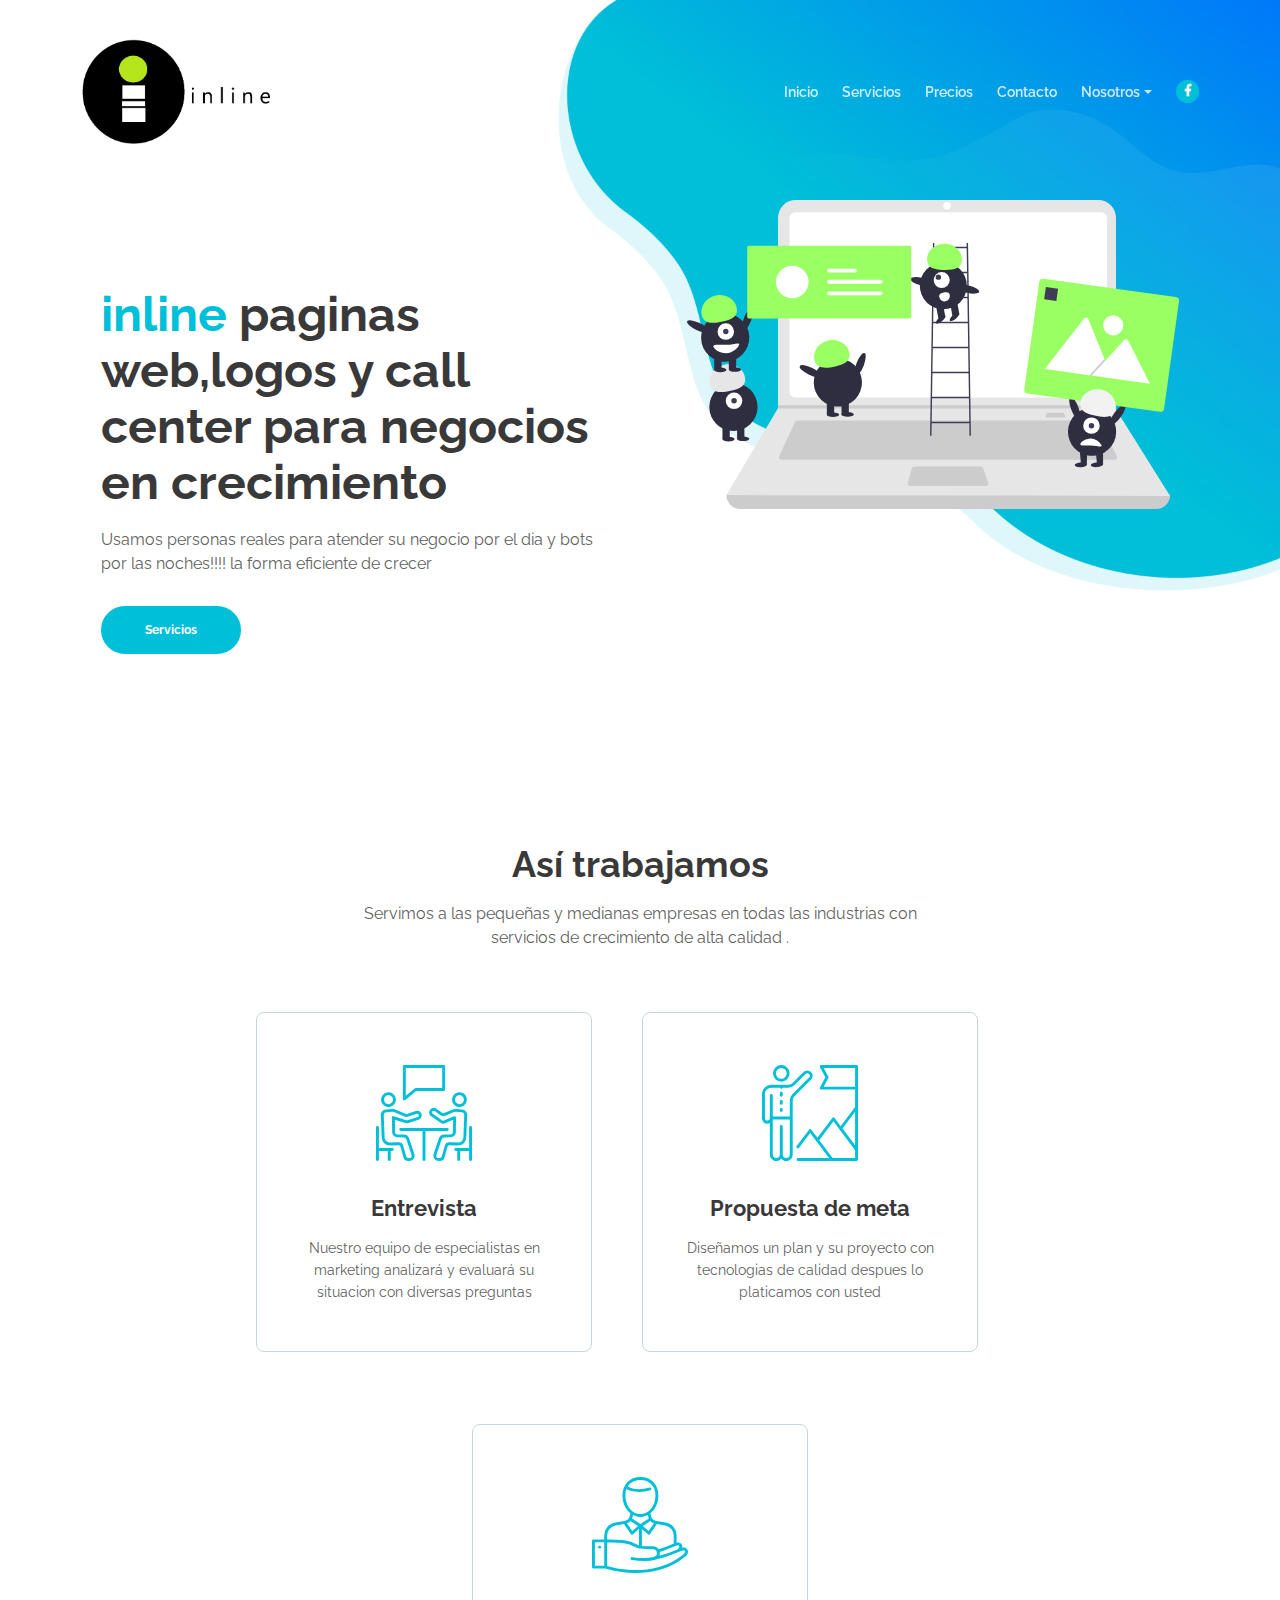
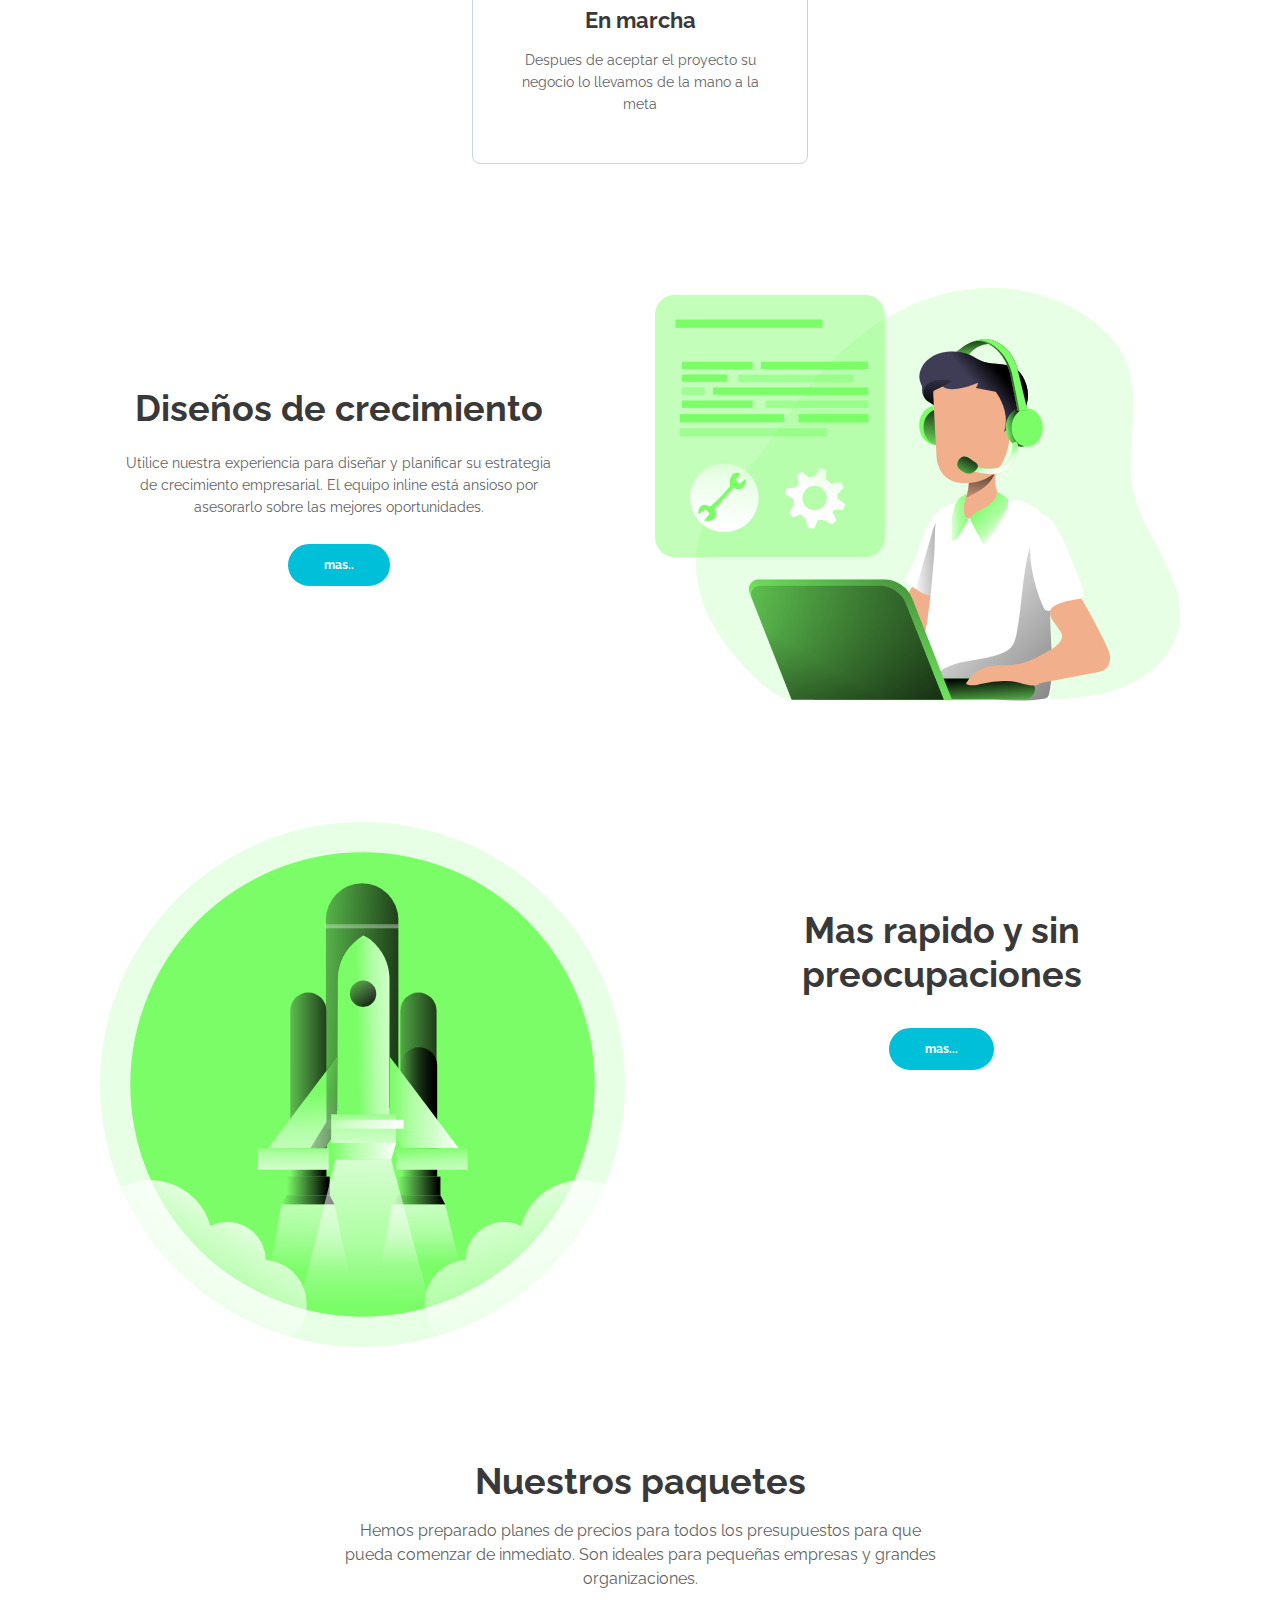
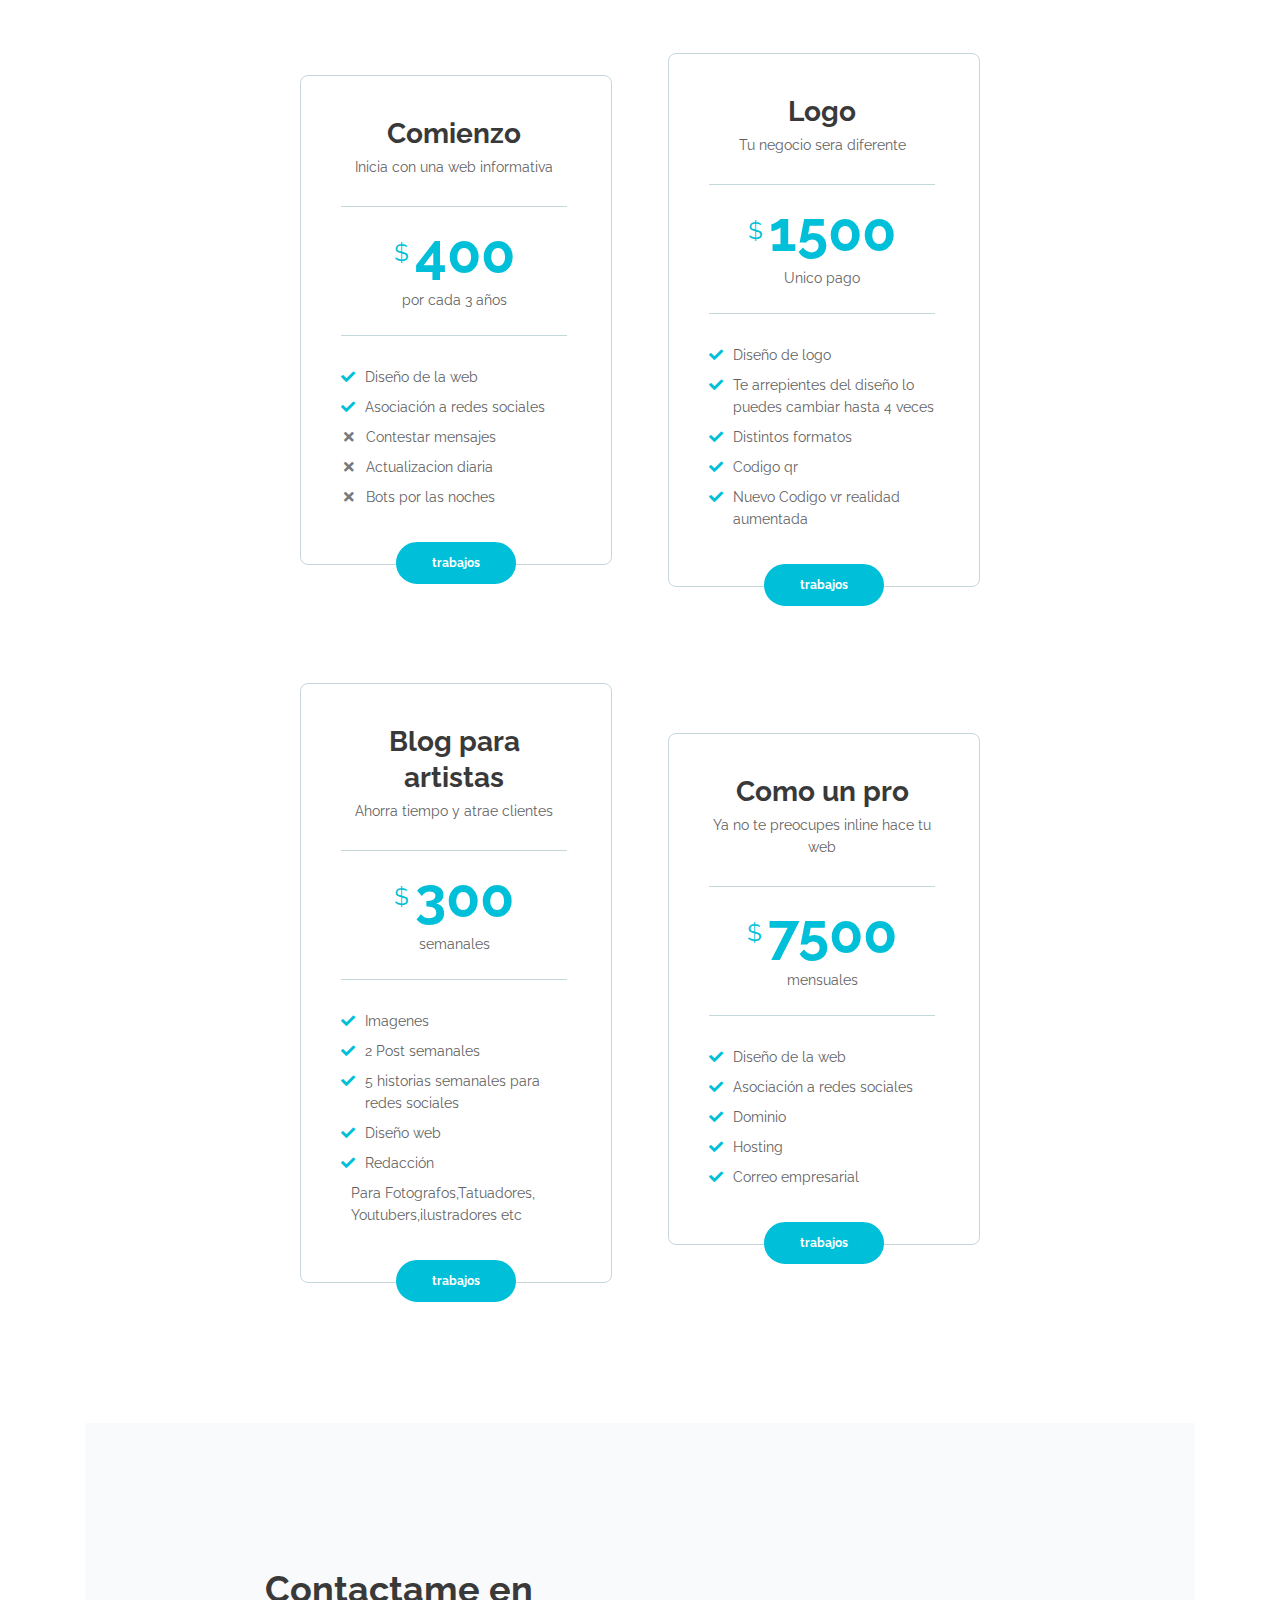
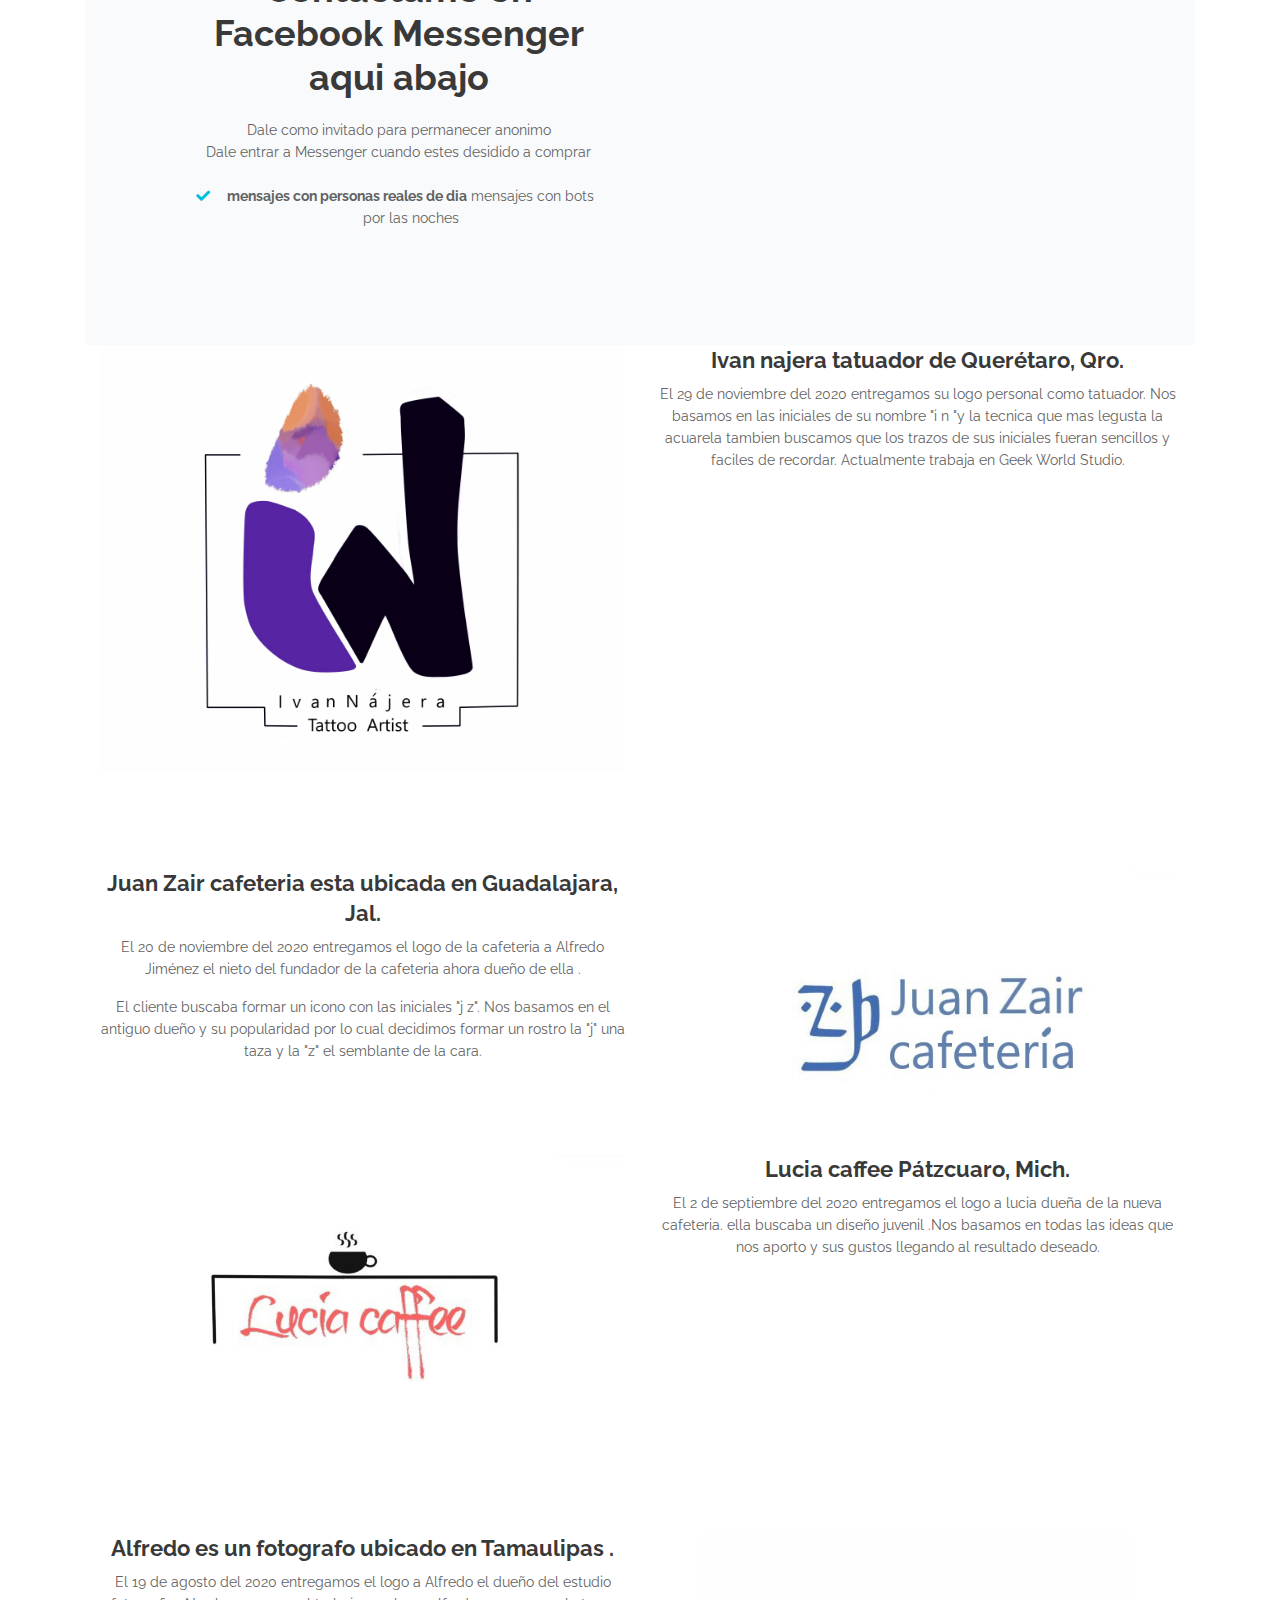
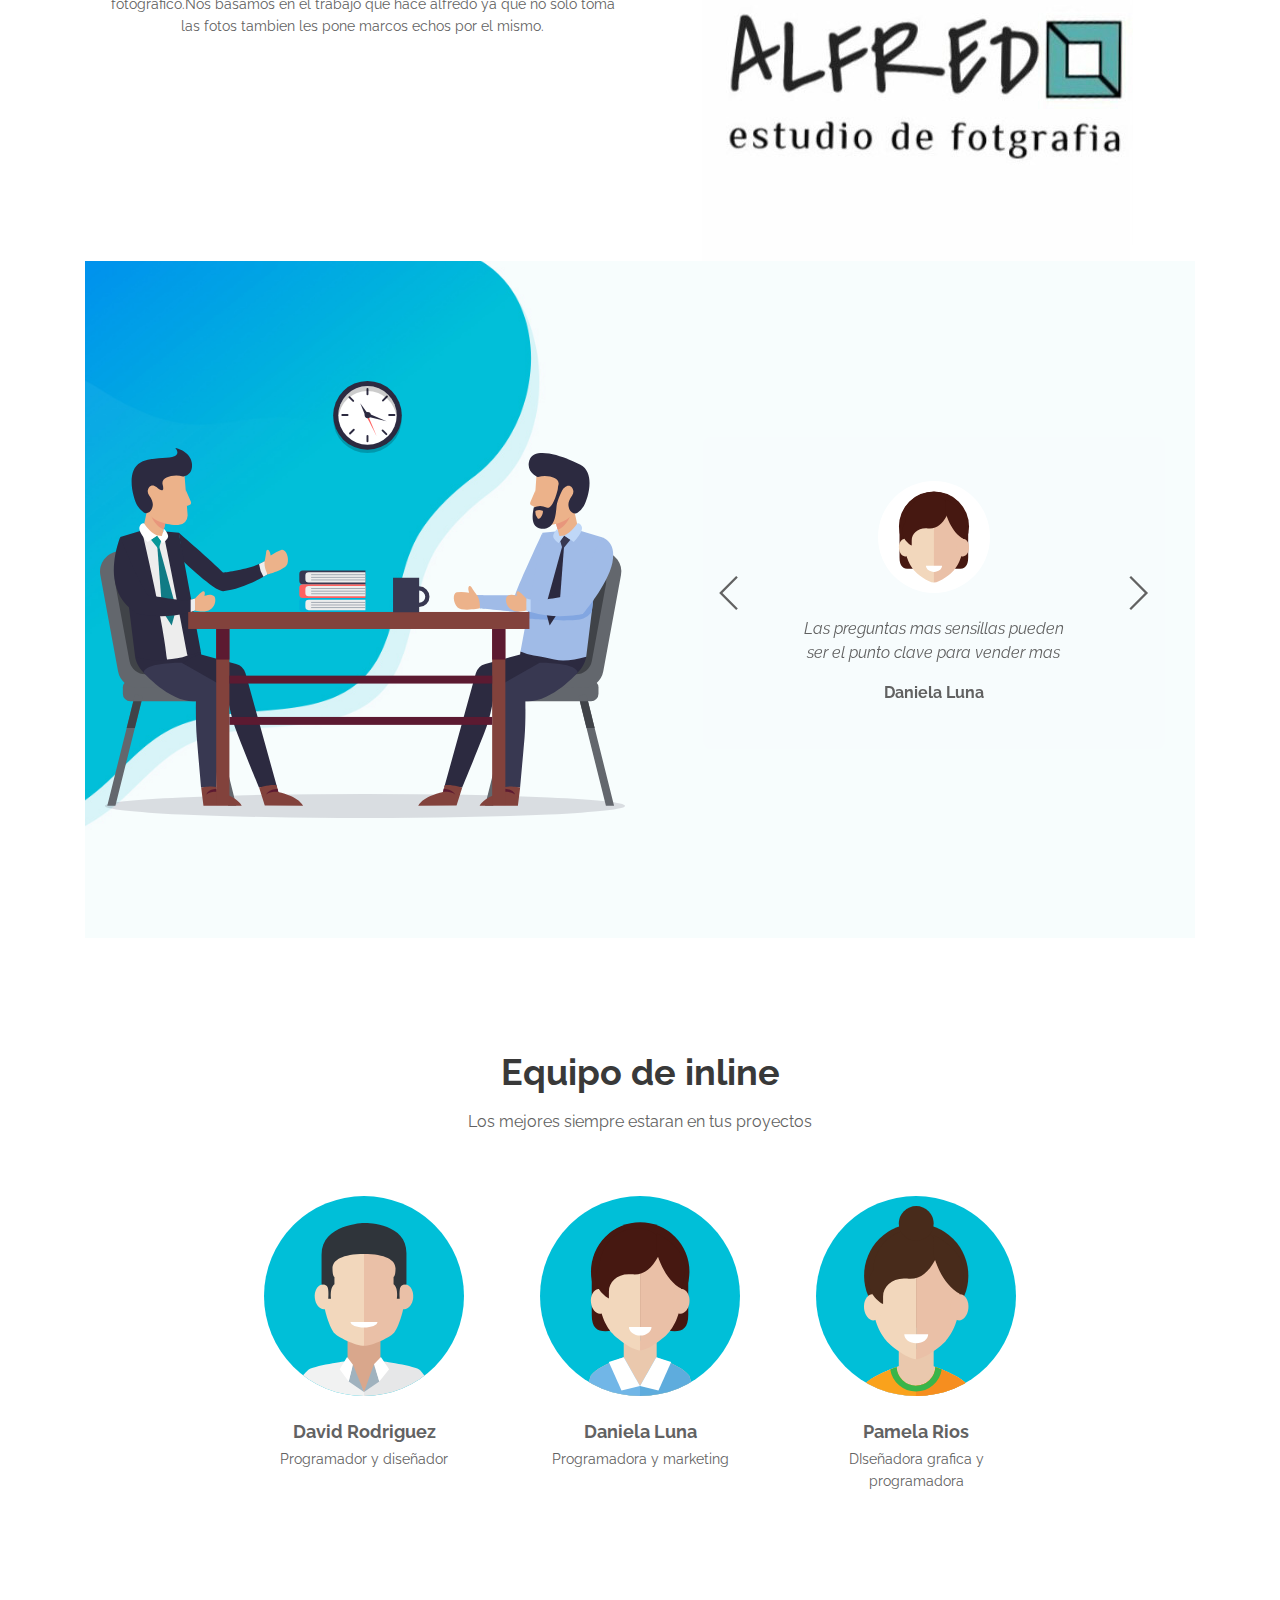
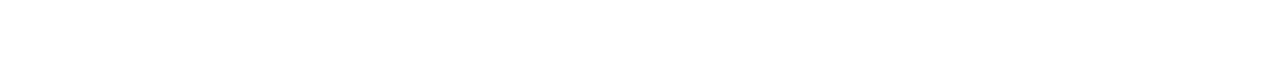
==== web/index.html @ b92f9be2 "Update index.html" ====
<!DOCTYPE html>
<html lang="es-ES">
<head>
    <meta charset="utf-8">
    <meta name="viewport" content="width=device-width, initial-scale=1, shrink-to-fit=no">
    
    <!-- SEO Meta Tags -->
	<meta name="keywords" content="Diseño web, Diseño web de cdmx,Marketing"/>
    <meta name="description" content="Cree una página web distinta y elegante para el inicio de su empresa y obtenga clientes potenciales ">
    <meta name="author" content="inline">

	<meta name="google-site-verification" content="Q8jdO5zHpWLpEOVA-mz6Z56nO651XP7b0tHEw2kITkU" />

 
	<!-- Facebook Pixel Code -->
<script>
!function(f,b,e,v,n,t,s)
{if(f.fbq)return;n=f.fbq=function(){n.callMethod?
n.callMethod.apply(n,arguments):n.queue.push(arguments)};
if(!f._fbq)f._fbq=n;n.push=n;n.loaded=!0;n.version='2.0';
n.queue=[];t=b.createElement(e);t.async=!0;
t.src=v;s=b.getElementsByTagName(e)[0];
s.parentNode.insertBefore(t,s)}(window, document,'script',
'https://connect.facebook.net/en_US/fbevents.js');
fbq('init', '724032298319375');
fbq('track', 'PageView');
</script>
<noscript><img height="1" width="1" style="display:none"
src="https://www.facebook.com/tr?id=724032298319375&ev=PageView&noscript=1"
/></noscript>
<meta name="facebook-domain-verification" content="8jf5yjp7i23eayycv43ta5langpjxv"/>
<!-- End Facebook Pixel Code -->
	
	

    <!-- Website Title -->
    <title>inline-web</title>
    
    <!-- Styles -->
    <link href="https://fonts.googleapis.com/css?family=Raleway:400,400i,600,700,700i&amp;subset=latin-ext" rel="stylesheet">
    <link href="css/bootstrap.css" rel="stylesheet">
    <link href="css/fontawesome-all.css" rel="stylesheet">
    <link href="css/swiper.css" rel="stylesheet">
	<link href="css/magnific-popup.css" rel="stylesheet">
	<link href="css/styles.css" rel="stylesheet">
	
	<!-- Favicon  -->
    <link rel="icon" href="images/logo1.png" alt="imagen de logo de inline>
</head>
<body data-spy="scroll" data-target=".fixed-top">
    
    <!-- Preloader -->
	<div class="spinner-wrapper">
        <div class="spinner">
            <div class="bounce1"></div>
            <div class="bounce2"></div>
            <div class="bounce3"></div>
        </div>
    </div>
    <!-- end of preloader -->
    
	<script>
	  window.fbAsyncInit = function() {
		FB.init({
		  xfbml            : true,
		  version          : 'v9.0'
		});
	  };

	  (function(d, s, id) {
	  var js, fjs = d.getElementsByTagName(s)[0];
	  if (d.getElementById(id)) return;
	  js = d.createElement(s); js.id = id;
	  js.src = 'https://connect.facebook.net/es_ES/sdk/xfbml.customerchat.js';
	  fjs.parentNode.insertBefore(js, fjs);
	}(document, 'script', 'facebook-jssdk'));</script>

	<!-- Your Chat Plugin code -->
	<div class="fb-customerchat"
	  attribution=setup_tool
	  page_id="102918704974131"
theme_color="#41e061">
	</div>

    <!-- Navigation -->
    <nav class="navbar navbar-expand-lg navbar-dark navbar-custom fixed-top">
        <!-- Text Logo - Use this if you don't have a graphic logo -->
        <!-- <a class="navbar-brand logo-text page-scroll" href="index.html">Evolo</a> -->

        <!-- Image Logo -->
        <a class="navbar-brand logo-image" href="index.html"><img src="images/logo11.png" alt="alternative"> </a>
        
        <!-- Mobile Menu Toggle Button -->
        <button class="navbar-toggler" type="button" data-toggle="collapse" data-target="#navbarsExampleDefault" aria-controls="navbarsExampleDefault" aria-expanded="false" aria-label="Toggle navigation">
            <span class="navbar-toggler-awesome fas fa-bars"></span>
            <span class="navbar-toggler-awesome fas fa-times"></span>
        </button>
        <!-- end of mobile menu toggle button -->

        <div class="collapse navbar-collapse" id="navbarsExampleDefault">
            <ul class="navbar-nav ml-auto">
                <li class="nav-item">
                    <a class="nav-link page-scroll" href="#header">Inicio<span class="sr-only">(current)</span></a>
                </li>
                <li class="nav-item">
                    <a class="nav-link page-scroll" href="#services">Servicios</a>
                </li>
                <li class="nav-item">
                    <a class="nav-link page-scroll" href="#pricing">Precios</a>
                </li>
                <li class="nav-item">
                    <a class="nav-link page-scroll" href="#request">Contacto</a>
                </li>

                <!-- Dropdown Menu -->          
                <li class="nav-item dropdown">
                    <a class="nav-link dropdown-toggle page-scroll" href="#about" id="navbarDropdown" role="button" aria-haspopup="true" aria-expanded="false">Nosotros</a>
                    <div class="dropdown-menu" aria-labelledby="navbarDropdown">
                        
                    </div>
                </li>
                <!-- end of dropdown menu -->

                
            </ul>
            <span class="nav-item social-icons">
                <span class="fa-stack">
                    <a target="__blank" href="https://www.facebook.com/desinginline/">
                        <i class="fas fa-circle fa-stack-2x facebook"></i>
                        <i class="fab fa-facebook-f fa-stack-1x"></i>
                    </a>
                </span>
              
            </span>
        </div>
    </nav> <!-- end of navbar -->
    <!-- end of navigation -->


    <!-- Header -->
    <header id="header" class="header">
        <div class="header-content">
            <div class="container">
                <div class="row">
                    <div class="col-lg-6">
                        <div class="text-container">
                            <h1><span class="turquoise">inline</span> paginas web,logos y call center para negocios en crecimiento</h1>
                            <p class="p-large">Usamos personas reales para atender su negocio por el dia y bots por las noches!!!! la forma eficiente de crecer</p>
                            <a class="btn-solid-lg page-scroll" href="#services">Servicios</a>
                        </div> <!-- end of text-container -->
                    </div> <!-- end of col -->
                    <div class="col-lg-6">
                        <div class="image-container">
                            <img class="img-fluid" src="images/inline.svg" alt="alternative">
                        </div> <!-- end of image-container -->
                    </div> <!-- end of col -->
                </div> <!-- end of row -->
            </div> <!-- end of container -->
        </div> <!-- end of header-content -->
    </header> <!-- end of header -->
    <!-- end of header -->


    <!-- Customers -->
    <div class="slider-1">
        <div class="container">
            <div class="row">
                <div class="col-lg-12">
                    <h5></h5>
                    
                    <!-- Image Slider 
                    <div class="slider-container">
                        <div class="swiper-container image-slider">
                            <div class="swiper-wrapper">
                                <div class="swiper-slide">
                                    <div class="image-container">
                                        <img class="img-responsive" src="images/customer-logo-1.png" alt="alternative">
                                    </div>
                                </div>
                                <div class="swiper-slide">
                                    <div class="image-container">
                                        <img class="img-responsive" src="images/customer-logo-2.png" alt="alternative">
                                    </div>
                                </div>
                                <div class="swiper-slide">
                                    <div class="image-container">
                                        <img class="img-responsive" src="images/customer-logo-3.png" alt="alternative">
                                    </div>
                                </div>
                                <div class="swiper-slide">
                                    <div class="image-container">
                                        <img class="img-responsive" src="images/customer-logo-4.png" alt="alternative">
                                    </div>
                                </div>
                                <div class="swiper-slide">
                                    <div class="image-container">
                                        <img class="img-responsive" src="images/customer-logo-5.png" alt="alternative">
                                    </div>
                                </div>
                                <div class="swiper-slide">
                                    <div class="image-container">
                                        <img class="img-responsive" src="images/customer-logo-6.png" alt="alternative">
                                    </div>
                                </div>
                            </div> 
                        </div> 
                    </div> 
                    

                </div> 
            </div> 
        </div> 
    </div> 
     end of customers -->


    <!-- Services -->
    <div id="services" class="cards-1">
        <div class="container">
            <div class="row">
                <div class="col-lg-12">
                    <h2>
                        Así trabajamos</h2>
                    <p class="p-heading p-large">
                        Servimos a las pequeñas y medianas empresas en todas las industrias  con servicios de crecimiento de alta calidad .</p>
                </div> <!-- end of col -->
            </div> <!-- end of row -->
            <div class="row">
                <div class="col-lg-12">

                    <!-- Card -->
                    <div class="card">
                        <img class="card-image" src="images/services-icon-1.svg" alt="alternative">
                        <div class="card-body">
                            <h4 class="card-title">Entrevista</h4>
                            <p>
                                Nuestro equipo de especialistas en marketing analizará y evaluará su situacion con diversas preguntas</p>
                        </div>
                    </div>
                    <!-- end of card -->

                    <!-- Card -->
                    <div class="card">
                        <img class="card-image" src="images/services-icon-2.svg" alt="alternative">
                        <div class="card-body">
                            <h4 class="card-title">Propuesta de meta</h4>
                            <p>Diseñamos un plan y su proyecto con tecnologias de calidad despues lo platicamos con usted </p>
                        </div>
                    </div>
                    <!-- end of card -->

                    <!-- Card -->
                    <div class="card">
                        <img class="card-image" src="images/services-icon-3.svg" alt="alternative">
                        <div class="card-body">
                            <h4 class="card-title">En marcha</h4>
                            <p>Despues de aceptar el proyecto su negocio lo llevamos de la mano a la meta</p>
                        </div>
                    </div>
                    <!-- end of card -->
                    
                </div> <!-- end of col -->
            </div> <!-- end of row -->
        </div> <!-- end of container -->
    </div> <!-- end of cards-1 -->
    <!-- end of services -->


    <!-- Details 1 -->
    <div class="basic-1">
        <div class="container">
            <div class="row">
                <div class="col-lg-6">
                    <div class="text-container">
                        <h2>Diseños de crecimiento</h2>
                        <p>
                            Utilice nuestra experiencia para diseñar y planificar su estrategia de crecimiento empresarial. El equipo inline está ansioso por asesorarlo sobre las mejores oportunidades.</p>
                        <a class="btn-solid-reg popup-with-move-anim" href="#details-lightbox-1">mas..</a>
                    </div> <!-- end of text-container -->
                </div> <!-- end of col -->
                <div class="col-lg-6">
                    <div class="image-container">
                        <img class="img-fluid" src="images/it_support.svg" alt="alternative">
                    </div> <!-- end of image-container -->
                </div> <!-- end of col -->
            </div> <!-- end of row -->
        </div> <!-- end of container -->
    </div> <!-- end of basic-1 -->
    <!-- end of details 1 -->

    
    <!-- Details 2 -->
    <div class="basic-2">
        <div class="container">
            <div class="row">
                <div class="col-lg-6">
                    <div class="image-container">
                        <img class="img-fluid" src="images/rocket_launch.svg" alt="alternative">
                    </div> <!-- end of image-container -->
                </div> <!-- end of col -->
                <div class="col-lg-6">
                    <div class="text-container">
                        <h2>Mas rapido y sin preocupaciones</h2>
                       
                        <a class="btn-solid-reg popup-with-move-anim" href="#details-lightbox-2">mas...</a>
                    </div> <!-- end of text-container -->
                </div> <!-- end of col -->
            </div> <!-- end of row -->
        </div> <!-- end of container -->
    </div> <!-- end of basic-2 -->
    <!-- end of details 2 -->

    <!-- Details Lightboxes -->
    <!-- Details Lightbox 1 -->
	<div id="details-lightbox-1" class="lightbox-basic zoom-anim-dialog mfp-hide">
        <div class="container">
            <div class="row">
                <button title="Close (Esc)" type="button" class="mfp-close x-button">×</button>
                <div class="col-lg-8">
                    <div class="image-container">
                        <img class="img-fluid" src="images/details-lightbox-1.svg" alt="alternative">
                    </div> <!-- end of image-container -->
                </div> <!-- end of col -->
                <div class="col-lg-4">
                    <h3>Servicios</h3>
                    <hr>
                    <h5>Diseños para pc y movil</h5>
                    <p></p>
                    <p></p>
                    <ul class="list-unstyled li-space-lg">
                        <li class="media">
                            <i class="fas fa-check"></i><div class="media-body">hosting gratuito</div>
                        </li>
                        <li class="media">
                            <i class="fas fa-check"></i><div class="media-body">Diseño personalizado</div>
                        </li>
                        <li class="media">
                            <i class="fas fa-check"></i><div class="media-body">Actualizaciones diarias</div>
                        </li>
                        <li class="media">
                            <i class="fas fa-check"></i><div class="media-body">Contestamos sus mensajes</div>
                        </li>
                        <li class="media">
                            <i class="fas fa-check"></i><div class="media-body">Creamos su logo (si lo requiere)</div>
                        </li>
                        <li class="media">
                            <i class="fas fa-check"></i><div class="media-body">Mensajes por bots eficientes</div>
                        </li>
                    </ul>
                    <a class="btn-solid-reg mfp-close page-scroll" href="#request">trabajos recientes</a> <a class="btn-outline-reg mfp-close as-button" href="#screenshots">salir</a>
                </div> <!-- end of col -->
            </div> <!-- end of row -->
        </div> <!-- end of container -->
    </div> <!-- end of lightbox-basic -->
    <!-- end of details lightbox 1 -->

    <!-- Details Lightbox 2 -->
	<div id="details-lightbox-2" class="lightbox-basic zoom-anim-dialog mfp-hide">
        <div class="container">
            <div class="row">
                <button title="Close (Esc)" type="button" class="mfp-close x-button">×</button>
                <div class="col-lg-8">
                    <div class="image-container">
                        <img class="img-fluid" src="images/Asset 25.svg" alt="alternative">
                    </div> <!-- end of image-container -->
                </div> <!-- end of col -->
                <div class="col-lg-4">
                    <h3>Web mas rapida</h3>
                    
                    <h5>Mantenemos su web rapida  </h5>
                    
                    <ul class="list-unstyled li-space-lg">
                        <li class="media">
                            <i class="fas fa-check"></i><div class="media-body">Optimizamos sus imagenes sin perder calidad</div>
                        </li>
                        <li class="media">
                            <i class="fas fa-check"></i><div class="media-body">Links cortos</div>
                        </li>
                        <li class="media">
                            <i class="fas fa-check"></i><div class="media-body">El mejor seo que obtendras</div>
                        </li>
                        <li class="media">
                            <i class="fas fa-check"></i><div class="media-body">Mensajes en tiempo real</div>
                        </li>
                        <li class="media">
                            <i class="fas fa-check"></i><div class="media-body">Codigo optimizado</div>
                        </li>
                        <li class="media">
                            <i class="fas fa-check"></i><div class="media-body">Seguridad las 24h</div>
                        </li>
                    </ul>
                    <a class="btn-solid-reg mfp-close page-scroll" href="#request">trabajos</a> <a class="btn-outline-reg mfp-close as-button" href="#screenshots">salir</a>
                </div> <!-- end of col -->
            </div> <!-- end of row -->
        </div> <!-- end of container -->
    </div> <!-- end of lightbox-basic -->
    <!-- end of details lightbox 2 -->
    <!-- end of details lightboxes -->


    <!-- Pricing -->
    <div id="pricing" class="cards-2">
        <div class="container">
            <div class="row">
                <div class="col-lg-12">
                    <h2>Nuestros paquetes</h2>
                    <p class="p-heading p-large">
                        Hemos preparado planes de precios para todos los presupuestos para que pueda comenzar de inmediato. Son ideales para pequeñas empresas y grandes organizaciones.</p>
                </div> <!-- end of col -->
            </div> <!-- end of row -->
            <div class="row">
                <div class="col-lg-12">

                    <!-- Card-->
                    <div class="card">
                        <div class="card-body">
                            <div class="card-title">Comienzo</div>
                            <div class="card-subtitle">Inicia con una web informativa</div>
                            <hr class="cell-divide-hr">
                            <div class="price">
                                <span class="currency">$</span><span class="value">400</span>
                                <div class="frequency">por cada 3 años </div>
                            </div>
                            <hr class="cell-divide-hr">
                            <ul class="list-unstyled li-space-lg">
                                <li class="media">
                                    <i class="fas fa-check"></i><div class="media-body">Diseño de la web</div>
                                </li>
                                <li class="media">
                                    <i class="fas fa-check"></i><div class="media-body">Asociación a redes sociales</div>
                                </li>
                                <li class="media">
                                    <i class="fas fa-times"></i><div class="media-body">Contestar mensajes</div>
                                </li>
                                <li class="media">
                                    <i class="fas fa-times"></i><div class="media-body">Actualizacion diaria</div>
                                </li>
                                <li class="media">
                                    <i class="fas fa-times"></i><div class="media-body">Bots por las noches</div>
                                </li>
                            </ul>
                            <div class="button-wrapper">
                                <a class="btn-solid-reg page-scroll" href="#request">trabajos</a>
                            </div>
                        </div>
                    </div> <!-- end of card -->
                    <!-- end of card -->

                   
			 <!-- Card-->
                    <div class="card">
                        <div class="card-body">
                            <div class="card-title">Logo</div>
                            <div class="card-subtitle">Tu negocio sera diferente</div>
                            <hr class="cell-divide-hr">
                            <div class="price">
                                <span class="currency">$</span><span class="value">1500</span>
                                <div class="frequency">Unico pago </div>
                            </div>
                            <hr class="cell-divide-hr">
                            <ul class="list-unstyled li-space-lg">
                                <li class="media">
                                    <i class="fas fa-check"></i><div class="media-body">Diseño de logo</div>
                                </li>
                                <li class="media">
                                    <i class="fas fa-check"></i><div class="media-body">Te arrepientes del diseño lo puedes cambiar hasta 4 veces</div>
                                </li>
                                <li class="media">
                                    <i class="fas fa-check"></i><div class="media-body">Distintos formatos</div>
                                </li>
                                <li class="media">
                                    <i class="fas fa-check"></i><div class="media-body">Codigo qr</div>
                                </li>
                                <li class="media">
                                    <i class="fas fa-check"></i><div class="media-body">Nuevo Codigo vr realidad aumentada</div>
                                </li>
                            </ul>
                            <div class="button-wrapper">
                                <a class="btn-solid-reg page-scroll" href="#request">trabajos</a>
                            </div>
                        </div>
                    </div> <!-- end of card -->
                    <!-- end of card -->
			

			 <!-- Card-->
                    <div class="card">
                        <div class="card-body">
                            <div class="card-title">Blog para artistas</div>
                            <div class="card-subtitle">Ahorra tiempo y atrae clientes</div>
                            <hr class="cell-divide-hr">
                            <div class="price">
                                <span class="currency">$</span><span class="value">300</span>
                                <div class="frequency">semanales </div>
                            </div>
                            <hr class="cell-divide-hr">
                            <ul class="list-unstyled li-space-lg">
                                <li class="media">
                                    <i class="fas fa-check"></i><div class="media-body">Imagenes</div>
                                </li>
                                <li class="media">
                                    <i class="fas fa-check"></i><div class="media-body">2 Post semanales</div>
                                </li>
										       
					<li class="media">
                                    <i class="fas fa-check"></i><div class="media-body">5 historias semanales para redes sociales</div>
                                </li>					       
										       
				   <li class="media">
                                    <i class="fas fa-check"></i><div class="media-body">Diseño web</div>
                                </li>						       
										       
                             
                                <li class="media">
                                    <i class="fas fa-check"></i><div class="media-body">Redacción</div>
                                </li>
									       
                               <li class="media">
                                    <i ></i><div class="media-body">Para Fotografos,Tatuadores,<br/>Youtubers,ilustradores etc</div>
                                </li>
                            </ul>
                            <div class="button-wrapper">
                                <a class="btn-solid-reg page-scroll" href="#request">trabajos</a>
                            </div>
                        </div>
                    </div> <!-- end of card -->
                    <!-- end of card -->
			
                    <!-- Card-->
                    <div class="card">
                        <div class="label">
                          <!-- Card  <p class="best-value">Descuento 2021</p> -->
                        </div>
                        <div class="card-body">
                            <div class="card-title">Como un pro</div>
                            <div class="card-subtitle">Ya no te preocupes inline hace tu web</div>
                            <hr class="cell-divide-hr">
                            <div class="price">
                                <span class="currency">$</span><span class="value">7500</span>
                                <div class="frequency">mensuales </div>
                            </div>
                            <hr class="cell-divide-hr">
                            <ul class="list-unstyled li-space-lg">
                                <li class="media">
                                    <i class="fas fa-check"></i><div class="media-body">Diseño de la web</div>
                                </li>
                                <li class="media">
                                    <i class="fas fa-check"></i><div class="media-body">Asociación a redes sociales</div>
                                </li>
                                <li class="media">
                                    <i class="fas fa-check"></i><div class="media-body">Dominio</div>
                                </li>
                                <li class="media">
                                    <i class="fas fa-check"></i><div class="media-body">Hosting</div>
                                </li>
                                <li class="media">
                                    <i class="fas fa-check"></i><div class="media-body">Correo empresarial</div>
                                </li>
                            </ul>
                            <div class="button-wrapper">
                                <a class="btn-solid-reg page-scroll" href="#request">trabajos</a>
                            </div>
                        </div>
                    </div> <!-- end of card -->
                    <!-- end of card -->

                </div> <!-- end of col -->
            </div> <!-- end of row -->
        </div> <!-- end of container -->
    </div> <!-- end of cards-2 -->
    <!-- end of pricing -->
			
				
		

    <!-- Request -->
    <div id="request" class="form-1">
        <div class="container">
            <div class="row">
                <div class="col-lg-6">
                    <div class="text-container">
                        <h2>Contactame en Facebook Messenger aqui abajo </h2>
                        <p>Dale como invitado para permanecer anonimo <br>Dale entrar a Messenger cuando estes desidido a comprar  </p>
                        <ul class="list-unstyled li-space-lg">
                            <li class="media">
                                <i class="fas fa-check"></i>
                                <div class="media-body"><strong class="blue">mensajes con personas reales de dia</strong> mensajes con bots por las noches</div>
                            </li>
                           
                           
                        </ul>
                    </div> <!-- end of text-container -->
                </div> <!-- end of col -->
                <div class="col-lg-6">
 <!-- end of form-container -->
                    <!-- end of request form -->

                </div> <!-- end of col -->
            </div> <!-- end of row -->
        </div> <!-- end of container -->
    </div> <!-- end of form-1 -->
    <!-- end of request -->


    <!--==========================
      Features Section
    ============================-->
    <section id="features">
        <div class="container">
  
          <div class="row feature-item">
            <div class="col-lg-6 wow fadeInUp">
              <img src="images/najera.jpg" class="img-fluid" alt="logo creado por inline en 2020 para GeekWorldTattoo dueño ivan najera">
            </div>
            <div class="col-lg-6 wow fadeInUp pt-5 pt-lg-0">
              <h4>Ivan najera  tatuador de Querétaro, Qro.</h4>
              <p>
                El 29 de noviembre del 2020 entregamos su logo personal como tatuador. Nos basamos  en las iniciales de su nombre "i n "y la tecnica que mas legusta la acuarela tambien 
                buscamos que los trazos de sus iniciales fueran sencillos y faciles de recordar. Actualmente trabaja en Geek World Studio.
              </p>
              
            </div>
          </div>
  
          <div class="row feature-item mt-5 pt-5">
            <div class="col-lg-6 wow fadeInUp order-1 order-lg-2">
              <img src="images/logo2foto.jpg" class="img-fluid" alt="logo creado por inline en 2020">
            </div>
  
            <div class="col-lg-6 wow fadeInUp pt-4 pt-lg-0 order-2 order-lg-1">
              <h4>Juan Zair cafeteria esta ubicada en Guadalajara, Jal.</h4>
              <p>
               El 20 de noviembre del 2020 entregamos el logo de la cafeteria a Alfredo Jiménez el nieto del fundador de la cafeteria ahora dueño de ella . 
              </p>
              <p>
                El cliente buscaba formar un icono con las iniciales "j z". Nos basamos en el antiguo dueño y su popularidad por lo cual decidimos formar un rostro la "j" una taza y la "z"  el semblante de la cara.
              </p>
              
            </div>
            
          </div>
  
        </div>
      </section><!-- #about -->
      <section id="features">
        <div class="container">
  
          <div class="row feature-item">
            <div class="col-lg-6 wow fadeInUp">
              <img src="images/logo1.jpg" class="img-fluid" alt="logo creado por inline en 2020">
            </div>
            <div class="col-lg-6 wow fadeInUp pt-5 pt-lg-0">
              <h4>Lucia caffee Pátzcuaro, Mich.</h4>
              <p>
                El 2 de septiembre del 2020 entregamos el logo a lucia dueña de la nueva cafeteria.
                ella buscaba un diseño juvenil .Nos basamos en todas las ideas que nos aporto y sus gustos llegando al resultado deseado. 
              </p>
              
            </div>
          </div>
  
          <div class="row feature-item mt-5 pt-5">
            <div class="col-lg-6 wow fadeInUp order-1 order-lg-2">
              <img src="images/alfre.jpg" class="img-fluid" alt="logo creado por inline en 2020">
            </div>
  
            <div class="col-lg-6 wow fadeInUp pt-4 pt-lg-0 order-2 order-lg-1">
              <h4>Alfredo es un fotografo ubicado en Tamaulipas .</h4>
              <p>
               El 19 de agosto del 2020 entregamos el logo a Alfredo el dueño del estudio fotografico.Nos basamos en el trabajo que hace alfredo ya que no solo toma las fotos tambien les pone marcos echos por el mismo. 
              </p>
              <p>
                  
              </p>
              
            </div>
            
          </div>
  
        </div>
      </section><!-- #about -->

      <a href=""></a>

    <!-- Video 
    <div class="basic-3">
        <div class="container">
            <div class="row">
                <div class="col-lg-12">
                    <h2>Check Out The Video</h2>
                </div> 
            </div> 
            <div class="row">
                <div class="col-lg-12">
                    
                    
                    <div class="image-container">
                        <div class="video-wrapper">
                            <a class="popup-youtube" href="https://www.youtube.com/watch?v=fLCjQJCekTs" data-effect="fadeIn">
                                <img class="img-fluid" src="images/video-frame.svg" alt="alternative">
                                <span class="video-play-button">
                                    <span></span>
                                </span>
                            </a>
                        </div> 
                    </div> 
                     

                    <p>This video will show you a case study for one of our <strong>Major Customers</strong> and will help you understand why your startup needs Evolo in this highly competitive market</p>
                </div> 
            </div> 
        </div> 
    </div>
     end of video -->


    <!-- Testimonials -->
    <div class="slider-2">
        <div class="container">
            <div class="row">
                <div class="col-lg-6">
                    <div class="image-container">
                        <img class="img-fluid" src="images/testimonials-2-men-talking.svg" alt="alternative">
                    </div> <!-- end of image-container -->
                </div> <!-- end of col -->
                <div class="col-lg-6">
                    <h2> </h2>

                    <!-- Card Slider -->
                    <div class="slider-container">
                        <div class="swiper-container card-slider">
                            <div class="swiper-wrapper">
                                
                                <!-- Slide -->
                                <div class="swiper-slide">
                                    <div class="card">
                                        <img class="card-image" src="images/testimonial-1.svg" alt="alternative">
                                        <div class="card-body">
                                            <p class="testimonial-text">Las preguntas mas sensillas pueden ser el punto clave para vender mas </p>
                                            <p class="testimonial-author">Daniela Luna</p>
                                        </div>
                                    </div>
                                </div> <!-- end of swiper-slide -->
                                <!-- end of slide -->
        
                                <!-- Slide -->
                                <div class="swiper-slide">
                                    <div class="card">
                                        <img class="card-image" src="images/testimonial-2.svg" alt="alternative">
                                        <div class="card-body">
                                            <p class="testimonial-text">Un pequeño detalle podria hacerte crezer muy facil y en inline lo sabemos  </p>
                                            <p class="testimonial-author">Pamela Rios</p>
                                        </div>
                                    </div>        
                                </div> <!-- end of swiper-slide -->
                                <!-- end of slide -->
        
                                <!-- Slide -->
                                <div class="swiper-slide">
                                    <div class="card">
                                        <img class="card-image" src="images/testimonial-3.svg" alt="alternative">
                                        <div class="card-body">
                                            <p class="testimonial-text">Siempre pensamos en como facilitar las cosas para tus futuros clientes </p>
                                            <p class="testimonial-author">David Rodriguez</p>
                                        </div>
                                    </div>        
                                </div> <!-- end of swiper-slide -->
                                <!-- end of slide -->
                               
                            </div> <!-- end of swiper-wrapper -->
        
                            <!-- Add Arrows -->
                            <div class="swiper-button-next"></div>
                            <div class="swiper-button-prev"></div>
                            <!-- end of add arrows -->
        
                        </div> <!-- end of swiper-container -->
                    </div> <!-- end of slider-container -->
                    <!-- end of card slider -->

                </div> <!-- end of col -->
            </div> <!-- end of row -->
        </div> <!-- end of container -->
    </div> <!-- end of slider-2 -->
    <!-- end of testimonials -->


    <!-- About -->
    <div id="about" class="basic-4">
        <div class="container">
            <div class="row">
                <div class="col-lg-12">
                    <h2> Equipo de inline</h2>
                    <p class="p-heading p-large">Los mejores siempre estaran en tus proyectos </p>
                </div> <!-- end of col -->
            </div> <!-- end of row -->
            <div class="row">
                <div class="col-lg-12">
                    
                   

                    <!-- Team Member -->
                    <div class="team-member">
                        <div class="image-wrapper">
                            <img class="img-fluid" src="images/team-member-2.svg" alt="alternative">
                        </div> <!-- end of image wrapper -->
                        <p class="p-large"><strong>David Rodriguez</strong></p>
                        <p class="job-title">Programador y diseñador</p>
                          <!--   <span class="fa-stack">
                                <a href="#your-link">
                                    <i class="fas fa-circle fa-stack-2x facebook"></i>
                                    <i class="fab fa-facebook-f fa-stack-1x"></i>
                                </a>
                            </span>
                            <span class="fa-stack">
                                <a href="#your-link">
                                    <i class="fas fa-circle fa-stack-2x twitter"></i>
                                    <i class="fab fa-twitter fa-stack-1x"></i>
                                </a>
                            </span> --> <!-- end of social-icons -->
                    </div> <!-- end of team-member -->
                    <!-- end of team member -->

                    <!-- Team Member -->
                    <div class="team-member">
                        <div class="image-wrapper">
                            <img class="img-fluid" src="images/team-member-3.svg" alt="alternative">
                        </div> <!-- end of image wrapper -->
                        <p class="p-large"><strong>Daniela Luna</strong></p>
                        <p class="job-title">Programadora y marketing</p>
                         <!--   <span class="fa-stack">
                                <a href="#your-link">
                                    <i class="fas fa-circle fa-stack-2x facebook"></i>
                                    <i class="fab fa-facebook-f fa-stack-1x"></i>
                                </a>
                            </span>
                            <span class="fa-stack">
                                <a href="#your-link">
                                    <i class="fas fa-circle fa-stack-2x twitter"></i>
                                    <i class="fab fa-twitter fa-stack-1x"></i>
                                </a>
                            </span> -->
                        </span> <!-- end of social-icons -->
                    </div> <!-- end of team-member -->
                    <!-- end of team member -->

                    <!-- Team Member -->
                    <div class="team-member">
                        <div class="image-wrapper">
                            <img class="img-fluid" src="images/team-member-4.svg" alt="alternative">
                        </div> <!-- end of image wrapper -->
                        <p class="p-large"><strong>Pamela Rios</strong></p>
                        <p class="job-title">DIseñadora grafica y programadora </p>
                        <span class="social-icons">
                         <!--   <span class="fa-stack">
                                <a href="#your-link">
                                    <i class="fas fa-circle fa-stack-2x facebook"></i>
                                    <i class="fab fa-facebook-f fa-stack-1x"></i>
                                </a>
                            </span>
                            <span class="fa-stack">
                                <a href="#your-link">
                                    <i class="fas fa-circle fa-stack-2x twitter"></i>
                                    <i class="fab fa-twitter fa-stack-1x"></i>
                                </a>
                            </span> -->
                        </span> <!-- end of social-icons -->
                    </div> <!-- end of team-member -->
                    <!-- end of team member -->

                </div> <!-- end of col -->
            </div> <!-- end of row -->
        </div> <!-- end of container -->
    </div> <!-- end of basic-4 -->
    <!-- end of about -->


    
           
    
    	
    <!-- Scripts -->
    <script src="js/jquery.min.js"></script> <!-- jQuery for Bootstrap's JavaScript plugins -->
    <script src="js/popper.min.js"></script> <!-- Popper tooltip library for Bootstrap -->
    <script src="js/bootstrap.min.js"></script> <!-- Bootstrap framework -->
    <script src="js/jquery.easing.min.js"></script> <!-- jQuery Easing for smooth scrolling between anchors -->
    <script src="js/swiper.min.js"></script> <!-- Swiper for image and text sliders -->
    <script src="js/jquery.magnific-popup.js"></script> <!-- Magnific Popup for lightboxes -->
    <script src="js/validator.min.js"></script> <!-- Validator.js - Bootstrap plugin that validates forms -->
    <script src="js/scripts.js"></script> <!-- Custom scripts -->
</body>
</html>
---- web/css/styles.css ----
/* Template: Evolo - StartUp HTML Landing Page Template
   Author: Inovatik
   Created: June 2019
   Description: Master CSS file
*/

/*****************************************
Table Of Contents:

01. General Styles
02. Preloader
03. Navigation
04. Header
05. Customers
06. Services
07. Details 1
08. Details 2
09. Details Lightboxes
10. Pricing
11. Request
12. Video
13. Testimonials
14. About
15. Contact
16. Footer
17. Copyright
18. Back To Top Button
19. Extra Pages
20. Media Queries
******************************************/

/*****************************************
Colors:
- Backgrounds - turquoise #00bfd8
- Backgrounds - blue #0079f9
- Backgrounds - light gray #f7fcfd
- Buttons, bullets, icons, links - turquoise #00bfd8
- Cards border, inputs border - light gray #c4d8dc
- Text headers, navbar links - black #393939
- Text body - black #626262
******************************************/


/******************************/
/*     01. General Styles     */
/******************************/
body,
html {
    width: 100%;
	height: 100%;
}

body, p {
	color: #626262; 
	font: 400 0.875rem/1.375rem "Raleway", sans-serif;
}

.p-large {
	font: 400 1rem/1.5rem "Raleway", sans-serif;
}

.p-small {
	font: 400 0.75rem/1.25rem "Raleway", sans-serif;
}

.p-heading {
	margin-bottom: 3.875rem;
}

.li-space-lg li {
	margin-bottom: 0.25rem;
}

.indent {
	padding-left: 1.25rem;
}

h1 {
	color: #393939;
	font: 700 3rem/3.5rem "Raleway", sans-serif;
}

h2 {
	color: #393939;
	font: 700 2.25rem/2.75rem "Raleway", sans-serif;
}

h3 {
	color: #393939;
	font: 700 1.75rem/2rem "Raleway", sans-serif;
}

h4 {
	color: #393939;
	font: 700 1.375rem/1.875rem "Raleway", sans-serif;
}

h5 {
	color: #393939;
	font: 700 1.125rem/1.625rem "Raleway", sans-serif;
}

h6 {
	color: #393939;
	font: 700 1rem/1.5rem "Raleway", sans-serif;
}

a {
	color: #626262;
	text-decoration: underline;
}

a:hover {
	color: #626262;
	text-decoration: underline;
}

a.turquoise {
	color: #00bfd8;
}

a.white {
	color: #fff;
}

.testimonial-text {
	font: italic 400 1rem/1.5rem "Raleway", sans-serif;
}

.testimonial-author {
	font: 700 1rem/1.5rem "Raleway", sans-serif;
}

.turquoise {
	color: #00bfd8;
}

.btn-solid-reg {
	display: inline-block;
	padding: 1.1875rem 2.125rem 1.1875rem 2.125rem;
	border: 0.125rem solid #00bfd8;
	border-radius: 2rem;
	background-color: #00bfd8;
	color: #fff;
	font: 700 0.75rem/0 "Raleway", sans-serif;
	text-decoration: none;
	transition: all 0.2s;
}

.btn-solid-reg:hover {
	background-color: transparent;
	color: #00bfd8;
	text-decoration: none;
}

.btn-solid-lg {
	display: inline-block;
	padding: 1.375rem 2.625rem 1.375rem 2.625rem;
	border: 0.125rem solid #00bfd8;
	border-radius: 2rem;
	background-color: #00bfd8;
	color: #fff;
	font: 700 0.75rem/0 "Raleway", sans-serif;
	text-decoration: none;
	transition: all 0.2s;
}

.btn-solid-lg:hover {
	background-color: transparent;
	color: #00bfd8;
	text-decoration: none;
}

.btn-outline-reg {
	display: inline-block;
	padding: 1.1875rem 2.125rem 1.1875rem 2.125rem;
	border: 0.125rem solid #00bfd8;
	border-radius: 2rem;
	background-color: transparent;
	color: #00bfd8;
	font: 700 0.75rem/0 "Raleway", sans-serif;
	text-decoration: none;
	transition: all 0.2s;
}

.btn-outline-reg:hover {
	background-color: #00bfd8;
	color: #fff;
	text-decoration: none;
}

.btn-outline-lg {
	display: inline-block;
	padding: 1.375rem 2.625rem 1.375rem 2.625rem;
	border: 0.125rem solid #00bfd8;
	border-radius: 2rem;
	background-color: transparent;
	color: #00bfd8;
	font: 700 0.75rem/0 "Raleway", sans-serif;
	text-decoration: none;
	transition: all 0.2s;
}

.btn-outline-lg:hover {
	background-color: #00bfd8;
	color: #fff;
	text-decoration: none;
}

.btn-outline-sm {
	display: inline-block;
	padding: 1rem 1.625rem 0.875rem 1.625rem;
	border: 0.125rem solid #00bfd8;
	border-radius: 2rem;
	background-color: transparent;
	color: #00bfd8;
	font: 700 0.625rem/0 "Raleway", sans-serif;
	text-decoration: none;
	transition: all 0.2s;
}

.btn-outline-sm:hover {
	background-color: #00bfd8;
	color: #fff;
	text-decoration: none;
}

.form-group {
	position: relative;
	margin-bottom: 1.25rem;
}

.form-group.has-error.has-danger {
	margin-bottom: 0.625rem;
}

.form-group.has-error.has-danger .help-block.with-errors ul {
	margin-top: 0.375rem;
}

.label-control {
	position: absolute;
	top: 0.87rem;
	left: 1.375rem;
	color: #626262;
	opacity: 1;
	font: 400 0.875rem/1.375rem "Raleway", sans-serif;
	cursor: text;
	transition: all 0.2s ease;
}

/* IE10+ hack to solve lower label text position compared to the rest of the browsers */
@media screen and (-ms-high-contrast: active), screen and (-ms-high-contrast: none) {  
	.label-control {
		top: 0.9375rem;
	}
}

.form-control-input:focus + .label-control,
.form-control-input.notEmpty + .label-control,
.form-control-textarea:focus + .label-control,
.form-control-textarea.notEmpty + .label-control {
	top: 0.125rem;
	opacity: 1;
	font-size: 0.75rem;
	font-weight: 700;
}

.form-control-input,
.form-control-select {
	display: block; /* needed for proper display of the label in Firefox, IE, Edge */
	width: 100%;
	padding-top: 1.0625rem;
	padding-bottom: 0.0625rem;
	padding-left: 1.3125rem;
	border: 1px solid #c4d8dc;
	border-radius: 0.25rem;
	background-color: #fff;
	color: #626262;
	font: 400 0.875rem/1.875rem "Raleway", sans-serif;
	transition: all 0.2s;
	-webkit-appearance: none; /* removes inner shadow on form inputs on ios safari */
}

.form-control-select {
	padding-top: 0.5rem;
	padding-bottom: 0.5rem;
	height: 3rem;
}

/* IE10+ hack to solve lower label text position compared to the rest of the browsers */
@media screen and (-ms-high-contrast: active), screen and (-ms-high-contrast: none) {  
	.form-control-input {
		padding-top: 1.25rem;
		padding-bottom: 0.75rem;
		line-height: 1.75rem;
	}

	.form-control-select {
		padding-top: 0.875rem;
		padding-bottom: 0.75rem;
		height: 3.125rem;
		line-height: 2.125rem;
	}
}

select {
    /* you should keep these first rules in place to maintain cross-browser behavior */
    -webkit-appearance: none;
	-moz-appearance: none;
	-ms-appearance: none;
    -o-appearance: none;
    appearance: none;
    background-image: url('../images/down-arrow.png');
    background-position: 96% 50%;
    background-repeat: no-repeat;
    outline: none;
}

select::-ms-expand {
    display: none; /* removes the ugly default down arrow on select form field in IE11 */
}

.form-control-textarea {
	display: block; /* used to eliminate a bottom gap difference between Chrome and IE/FF */
	width: 100%;
	height: 8rem; /* used instead of html rows to normalize height between Chrome and IE/FF */
	padding-top: 1.25rem;
	padding-left: 1.3125rem;
	border: 1px solid #c4d8dc;
	border-radius: 0.25rem;
	background-color: #fff;
	color: #626262;
	font: 400 0.875rem/1.75rem "Raleway", sans-serif;
	transition: all 0.2s;
}

.form-control-input:focus,
.form-control-select:focus,
.form-control-textarea:focus {
	border: 1px solid #a1a1a1;
	outline: none; /* Removes blue border on focus */
}

.form-control-input:hover,
.form-control-select:hover,
.form-control-textarea:hover {
	border: 1px solid #a1a1a1;
}

.checkbox {
	font: 400 0.75rem/1.25rem "Raleway", sans-serif;
}

input[type='checkbox'] {
	vertical-align: -15%;
	margin-right: 0.375rem;
}

/* IE10+ hack to raise checkbox field position compared to the rest of the browsers */
@media screen and (-ms-high-contrast: active), screen and (-ms-high-contrast: none) {  
	input[type='checkbox'] {
		vertical-align: -9%;
	}
}

.form-control-submit-button {
	display: inline-block;
	width: 100%;
	height: 3.125rem;
	border: 1px solid #00bfd8;
	border-radius: 1.5rem;
	background-color: #00bfd8;
	color: #fff;
	font: 700 0.75rem/1.75rem "Raleway", sans-serif;
	cursor: pointer;
	transition: all 0.2s;
}

.form-control-submit-button:hover {
	background-color: transparent;
	color: #00bfd8;
}

/* Form Success And Error Message Formatting */
#rmsgSubmit.h3.text-center.tada.animated,
#cmsgSubmit.h3.text-center.tada.animated,
#pmsgSubmit.h3.text-center.tada.animated,
#rmsgSubmit.h3.text-center,
#cmsgSubmit.h3.text-center,
#pmsgSubmit.h3.text-center {
	display: block;
	margin-bottom: 0;
	color: #626262;
	font: 400 1.125rem/1rem "Raleway", sans-serif;
}

.help-block.with-errors .list-unstyled {
	color: #626262;
	font-size: 0.75rem;
	line-height: 1.125rem;
	text-align: left;
}

.help-block.with-errors ul {
	margin-bottom: 0;
}
/* end of form success and error message formatting */

/* Form Success And Error Message Animation - Animate.css */
@-webkit-keyframes tada {
	from {
		-webkit-transform: scale3d(1, 1, 1);
		-ms-transform: scale3d(1, 1, 1);
		transform: scale3d(1, 1, 1);
	}
	10%, 20% {
		-webkit-transform: scale3d(.9, .9, .9) rotate3d(0, 0, 1, -3deg);
		-ms-transform: scale3d(.9, .9, .9) rotate3d(0, 0, 1, -3deg);
		transform: scale3d(.9, .9, .9) rotate3d(0, 0, 1, -3deg);
	}
	30%, 50%, 70%, 90% {
		-webkit-transform: scale3d(1.1, 1.1, 1.1) rotate3d(0, 0, 1, 3deg);
		-ms-transform: scale3d(1.1, 1.1, 1.1) rotate3d(0, 0, 1, 3deg);
		transform: scale3d(1.1, 1.1, 1.1) rotate3d(0, 0, 1, 3deg);
	}
	40%, 60%, 80% {
		-webkit-transform: scale3d(1.1, 1.1, 1.1) rotate3d(0, 0, 1, -3deg);
		-ms-transform: scale3d(1.1, 1.1, 1.1) rotate3d(0, 0, 1, -3deg);
		transform: scale3d(1.1, 1.1, 1.1) rotate3d(0, 0, 1, -3deg);
	}
	to {
		-webkit-transform: scale3d(1, 1, 1);
		-ms-transform: scale3d(1, 1, 1);
		transform: scale3d(1, 1, 1);
	}
}

@keyframes tada {
	from {
		-webkit-transform: scale3d(1, 1, 1);
		-ms-transform: scale3d(1, 1, 1);
		transform: scale3d(1, 1, 1);
	}
	10%, 20% {
		-webkit-transform: scale3d(.9, .9, .9) rotate3d(0, 0, 1, -3deg);
		-ms-transform: scale3d(.9, .9, .9) rotate3d(0, 0, 1, -3deg);
		transform: scale3d(.9, .9, .9) rotate3d(0, 0, 1, -3deg);
	}
	30%, 50%, 70%, 90% {
		-webkit-transform: scale3d(1.1, 1.1, 1.1) rotate3d(0, 0, 1, 3deg);
		-ms-transform: scale3d(1.1, 1.1, 1.1) rotate3d(0, 0, 1, 3deg);
		transform: scale3d(1.1, 1.1, 1.1) rotate3d(0, 0, 1, 3deg);
	}
	40%, 60%, 80% {
		-webkit-transform: scale3d(1.1, 1.1, 1.1) rotate3d(0, 0, 1, -3deg);
		-ms-transform: scale3d(1.1, 1.1, 1.1) rotate3d(0, 0, 1, -3deg);
		transform: scale3d(1.1, 1.1, 1.1) rotate3d(0, 0, 1, -3deg);
	}
	to {
		-webkit-transform: scale3d(1, 1, 1);
		-ms-transform: scale3d(1, 1, 1);
		transform: scale3d(1, 1, 1);
	}
}

.tada {
	-webkit-animation-name: tada;
	animation-name: tada;
}

.animated {
	-webkit-animation-duration: 1s;
	animation-duration: 1s;
	-webkit-animation-fill-mode: both;
	animation-fill-mode: both;
}
/* end of form success and error message animation - Animate.css */

/* Fade-move Animation For Lightbox - Magnific Popup */
/* at start */
.my-mfp-slide-bottom .zoom-anim-dialog {
	opacity: 0;
	transition: all 0.2s ease-out;
	-webkit-transform: translateY(-1.25rem) perspective(37.5rem) rotateX(10deg);
	-ms-transform: translateY(-1.25rem) perspective(37.5rem) rotateX(10deg);
	transform: translateY(-1.25rem) perspective(37.5rem) rotateX(10deg);
}

/* animate in */
.my-mfp-slide-bottom.mfp-ready .zoom-anim-dialog {
	opacity: 1;
	-webkit-transform: translateY(0) perspective(37.5rem) rotateX(0); 
	-ms-transform: translateY(0) perspective(37.5rem) rotateX(0); 
	transform: translateY(0) perspective(37.5rem) rotateX(0); 
}

/* animate out */
.my-mfp-slide-bottom.mfp-removing .zoom-anim-dialog {
	opacity: 0;
	-webkit-transform: translateY(-0.625rem) perspective(37.5rem) rotateX(10deg); 
	-ms-transform: translateY(-0.625rem) perspective(37.5rem) rotateX(10deg); 
	transform: translateY(-0.625rem) perspective(37.5rem) rotateX(10deg); 
}

/* dark overlay, start state */
.my-mfp-slide-bottom.mfp-bg {
	opacity: 0;
	transition: opacity 0.2s ease-out;
}

/* animate in */
.my-mfp-slide-bottom.mfp-ready.mfp-bg {
	opacity: 0.8;
}
/* animate out */
.my-mfp-slide-bottom.mfp-removing.mfp-bg {
	opacity: 0;
}
/* end of fade-move animation for lightbox - magnific popup */

/* Fade Animation For Image Slider - Magnific Popup */
@-webkit-keyframes fadeIn {
	from {
		opacity: 0;
	}
	to {
		opacity: 1;
	}
}

@keyframes fadeIn {
	from {
		opacity: 0;
	}
	to {
		opacity: 1;
	}
}

.fadeIn {
	-webkit-animation: fadeIn 0.6s;
	animation: fadeIn 0.6s;
}

@-webkit-keyframes fadeOut {
	from {
		opacity: 1;
	}
	to {
		opacity: 0;
	}
}

@keyframes fadeOut {
	from {
		opacity: 1;
	}
	to {
		opacity: 0;
	}
}

.fadeOut {
	-webkit-animation: fadeOut 0.8s;
	animation: fadeOut 0.8s;
}
/* end of fade animation for image slider - magnific popup */


/*************************/
/*     02. Preloader     */
/*************************/
.spinner-wrapper {
	position: fixed;
	z-index: 999999;
	top: 0;
	right: 0;
	bottom: 0;
	left: 0;
	background: #fff;
}

.spinner {
	position: absolute;
	top: 50%; /* centers the loading animation vertically one the screen */
	left: 50%; /* centers the loading animation horizontally one the screen */
	width: 3.75rem;
	height: 1.25rem;
	margin: -0.625rem 0 0 -1.875rem; /* is width and height divided by two */ 
	text-align: center;
}

.spinner > div {
	display: inline-block;
	width: 1rem;
	height: 1rem;
	border-radius: 100%;
	background-color: #00bfd8;
	-webkit-animation: sk-bouncedelay 1.4s infinite ease-in-out both;
	animation: sk-bouncedelay 1.4s infinite ease-in-out both;
}

.spinner .bounce1 {
	-webkit-animation-delay: -0.32s;
	animation-delay: -0.32s;
}

.spinner .bounce2 {
	-webkit-animation-delay: -0.16s;
	animation-delay: -0.16s;
}

@-webkit-keyframes sk-bouncedelay {
	0%, 80%, 100% { -webkit-transform: scale(0); }
	40% { -webkit-transform: scale(1.0); }
}

@keyframes sk-bouncedelay {
	0%, 80%, 100% { 
		-webkit-transform: scale(0);
		-ms-transform: scale(0);
		transform: scale(0);
	} 40% { 
		-webkit-transform: scale(1.0);
		-ms-transform: scale(1.0);
		transform: scale(1.0);
	}
}


/**************************/
/*     03. Navigation     */
/**************************/
.navbar-custom {
	background-color: #fff;
	box-shadow: 0 0.0625rem 0.375rem 0 rgba(0, 0, 0, 0.1);
	font: 600 0.875rem/0.875rem "Raleway", sans-serif;
	transition: all 0.2s;
}

.navbar-custom .navbar-brand.logo-image img {
    width: 12.4375em;

}



.navbar-custom .navbar-brand.logo-text {
	font: 600 2rem/1.5rem "Raleway", sans-serif;
	color: #393939;
	text-decoration: none;
}

.navbar-custom .navbar-nav {
	margin-top: 0.75rem;
	margin-bottom: 0.5rem;
}

.navbar-custom .nav-item .nav-link {
	padding: 0.625rem 0.75rem 0.625rem 0.75rem;
	color: #393939;
	text-decoration: none;
	transition: all 0.2s ease;
}

.navbar-custom .nav-item .nav-link:hover,
.navbar-custom .nav-item .nav-link.active {
	color: #00bfd8;
}

/* Dropdown Menu */
.navbar-custom .dropdown:hover > .dropdown-menu {
	display: block; /* this makes the dropdown menu stay open while hovering it */
	min-width: auto;
	animation: fadeDropdown 0.2s; /* required for the fade animation */
}

@keyframes fadeDropdown {
    0% {
        opacity: 0;
    }

    100% {
        opacity: 1;
    }
}

.navbar-custom .dropdown-toggle:focus { /* removes dropdown outline on focus */
	outline: 0;
}

.navbar-custom .dropdown-menu {
	margin-top: 0;
	border: none;
	border-radius: 0.25rem;
	background-color: #fff;
}

.navbar-custom .dropdown-item {
	color: #393939;
	text-decoration: none;
}

.navbar-custom .dropdown-item:hover {
	background-color: #fff;
}

.navbar-custom .dropdown-item .item-text {
	font: 600 0.875rem/0.875rem "Raleway", sans-serif;
}

.navbar-custom .dropdown-item:hover .item-text {
	color: #00bfd8;
}

.navbar-custom .dropdown-items-divide-hr {
	width: 100%;
	height: 1px;
	margin: 0.75rem auto 0.725rem auto;
	border: none;
	background-color: #c4d8dc;
	opacity: 0.2;
}
/* end of dropdown menu */

.navbar-custom .social-icons {
	display: none;
}

.navbar-custom .navbar-toggler {
	border: none;
	color: #393939;
	font-size: 2rem;
}

.navbar-custom button[aria-expanded='false'] .navbar-toggler-awesome.fas.fa-times{
	display: none;
}

.navbar-custom button[aria-expanded='false'] .navbar-toggler-awesome.fas.fa-bars{
	display: inline-block;
}

.navbar-custom button[aria-expanded='true'] .navbar-toggler-awesome.fas.fa-bars{
	display: none;
}

.navbar-custom button[aria-expanded='true'] .navbar-toggler-awesome.fas.fa-times{
	display: inline-block;
	margin-right: 0.125rem;
}


/*********************/
/*    04. Header     */
/*********************/
.header {
	background-color: #fff;
}

.header .header-content {
	padding-top: 8rem;
	padding-bottom: 4rem;
	text-align: center;
}

.header .text-container {
	margin-bottom: 4rem;
}

.header h1 {
	margin-bottom: 1.125rem;
	font-size: 2.5rem;
	line-height: 3.125rem;
}

.header .p-large {
	margin-bottom: 1.875rem;
}


/*************************/
/*     05. Customers     */
/*************************/
.slider-1 {
	padding-top: 2.25rem;
	padding-bottom: 2.125rem;
	text-align: center;
}

.slider-1 h5 {
	margin-bottom: 0.75rem;
}

.slider-1 .slider-container {
	padding-top: 2.75rem;
	padding-bottom: 2.75rem;
	border-radius: 0.5rem;
	background-color: #f7fcfd;
}


/************************/
/*     06. Services     */
/************************/
.cards-1 {
	padding-top: 4rem;
	padding-bottom: 1.625rem;
	text-align: center;
}

.cards-1 h2 {
	margin-bottom: 1rem;
}

.cards-1 .card {
	max-width: 21rem;
	margin-right: auto;
	margin-bottom: 4.5rem;
	margin-left: auto;
	padding: 3.25rem 2rem 2rem 2rem;
	border: 1px solid #c4d8dc;
	border-radius: 0.5rem;
	background: transparent;
}

.cards-1 .card-image {
	width: 6rem;
	height: 6rem;
	margin-right: auto;
	margin-bottom: 2rem;
	margin-left: auto;
}

.cards-1 .card-title {
	margin-bottom: 0.875rem;
}

.cards-1 .card-body {
	padding: 0;
}


/*************************/
/*     07. Details 1     */
/*************************/
.basic-1 {
	padding-top: 1.625rem;
	padding-bottom: 3.75rem;
}

.basic-1 .text-container {
	margin-bottom: 4rem;
}

.basic-1 h2 {
	margin-bottom: 1.375rem;
}

.basic-1 .btn-solid-reg {
	margin-top: 0.625rem;
}


/*************************/
/*     08. Details 2     */
/*************************/
.basic-2 {
	padding-top: 3.75rem;
	padding-bottom: 4rem;
}

.basic-2 .image-container {
	margin-bottom: 4rem;
}

.basic-2 h2 {
	margin-bottom: 1.375rem;
}

.basic-2 .list-unstyled .fas {
	color: #00bfd8;
	line-height: 1.375rem;
}

.basic-2 .list-unstyled .media-body {
	margin-left: 0.625rem;
}

.basic-2 .btn-solid-reg {
	margin-top: 0.625rem;
}
#logos{
	width: 40%;
	height: 20%;

}

/**********************************/
/*     09. Details Lightboxes     */
/**********************************/
.lightbox-basic {
	margin: 2.5rem auto;
	padding: 2rem 1.5rem 2rem 1.5rem;
	border-radius: 0.25rem;
	background: #fff;
	text-align: left;
}

.lightbox-basic .container {
	padding-right: 0;
	padding-left: 0;
}

.lightbox-basic .image-container {
	max-width: 33.75rem;
	margin-right: auto;
	margin-bottom: 3rem;
	margin-left: auto;
}

.lightbox-basic h3 {
	margin-bottom: 0.5rem;
}

.lightbox-basic hr {
	width: 2.5rem;
	height: 0.125rem;
	margin-top: 0;
	margin-bottom: 1.25rem;
	margin-left: 0;
	border: 0;
	background-color: #00bfd8;
	text-align: left;
}

.lightbox-basic h4 {
	margin-bottom: 1rem;
}

.lightbox-basic .list-unstyled .fas {
	color: #00bfd8;
	line-height: 1.375rem;
}

.lightbox-basic .list-unstyled .media-body {
	margin-left: 0.625rem;
}

.lightbox-basic .btn-outline-reg,
.lightbox-basic .btn-solid-reg {
	margin-top: 0.75rem;
}

/* Signup Button */
.lightbox-basic .btn-solid-reg.mfp-close {
	position: relative;
	width: auto;
	height: auto;
	color: #fff;
	opacity: 1;
}

.lightbox-basic .btn-solid-reg.mfp-close:hover {
	color: #00bfd8;
}
/* end of signup Button */

/* Back Button */
.lightbox-basic a.mfp-close.as-button {
	position: relative;
	width: auto;
	height: auto;
	margin-left: 0.375rem;
	color: #00bfd8;
	opacity: 1;
}

.lightbox-basic a.mfp-close.as-button:hover {
	color: #fff;
}
/* end of back button */

.lightbox-basic button.mfp-close.x-button {
	position: absolute;
	top: -0.125rem;
	right: -0.125rem;
	width: 2.75rem;
	height: 2.75rem;
	color: #707984;
}


/***********************/
/*     10. Pricing     */
/***********************/
.cards-2 {
	padding-top: 3rem;
	padding-bottom: 2.75rem;
	text-align: center;
}

.cards-2 h2 {
	margin-bottom: 1rem;
}

.cards-2 .card {
	display: block;
	max-width: 19.5rem;
	margin-right: auto;
	margin-bottom: 6rem;
	margin-left: auto;
	border: 1px solid #c4d8dc;
	border-radius: 0.5rem;
	
}

.cards-2 .card .card-body {
	padding: 2.5rem 2.75rem 1.875rem 2.5rem;
}

.cards-2 .card .card-title {
	margin-bottom: 0.625rem;
	color: #393939;
	font-weight: 700;
	font-size: 1.75rem;
	line-height: 2.25rem;
	text-align: center;
}

.cards-2 .card .card-subtitle {
	margin-bottom: 1.75rem;
}

.cards-2 .card .cell-divide-hr {
	height: 1px;
	margin-top: 0;
	margin-bottom: 0;
	border: none;
	background-color: #c4d8dc;
}

.cards-2 .card .price {
	padding-top: 0.875rem;
	padding-bottom: 1.5rem;
}

.cards-2 .card .value {
	color: #00bfd8;
	font-weight: 700;
	font-size: 3.5rem;
	line-height: 4rem;
	text-align: center;
}

.cards-2 .card .currency {
	margin-right: 0.375rem;
	color: #00bfd8;
	font-size: 1.5rem;
	vertical-align: 56%;
}

.cards-2 .card .frequency {
	margin-top: 0.25rem;
	font-size: 0.875rem;
	text-align: center;
}

.cards-2 .card .list-unstyled {
	margin-top: 1.875rem;
	margin-bottom: 1.625rem;
	text-align: left;
}

.cards-2 .card .list-unstyled.li-space-lg li {
	margin-bottom: 0.5rem;
}

.cards-2 .card .list-unstyled .fas {
	color: #00bfd8;
	line-height: 1.375rem;
}

.cards-2 .card .list-unstyled .fas.fa-times {
	margin-left: 0.1875rem;
	margin-right: 0.125rem;
	color: #777b7e;
}

.cards-2 .card .list-unstyled .media-body {
	margin-left: 0.625rem;
}

.cards-2 .card .button-wrapper {
	position: absolute;
	right: 0;
	bottom: -1.25rem;
	left: 0;
	text-align: center;
}

.cards-2 .card .btn-solid-reg:hover {
	background-color: #fff;
}

/* Best Value Label */
.cards-2 .card .label {
    position: absolute;
    top: 0;
    right: 0;
    width: 10.625rem;
    height: 10.625rem;
    overflow: hidden;
}

.cards-2 .card .label .best-value {
    position: relative;
	width: 13.75rem;
	padding: 0.3125rem 0 0.3125rem 4.125rem;
    background-color: #00bfd8;
	color: #fff;
    -webkit-transform: rotate(45deg) translate3d(0, 0, 0);
    -ms-transform: rotate(45deg) translate3d(0, 0, 0);
    transform: rotate(45deg) translate3d(0, 0, 0);
}
/* end of best value label */


/***********************/
/*     11. Request     */
/***********************/
.form-1 {
	padding-top: 6.875rem;
	padding-bottom: 6.25rem;
	background-color: #f9fafc;
}

.form-1 h2 {
	margin-bottom: 1.25rem;
}

.form-1 .list-unstyled {
	margin-top: 1.375rem;
}

.form-1 .list-unstyled .fas {
	color: #00bfd8;
	line-height: 1.375rem;
}

.form-1 .list-unstyled .media-body {
	margin-left: 0.625rem;
}

.form-1 .text-container {
	margin-bottom: 3.5rem;
}


/*********************/
/*     12. Video     */
/*********************/
.basic-3 {
	padding-top: 6.875rem;
	padding-bottom: 6.125rem;
}

.basic-3 h2 {
	margin-bottom: 3rem;
	text-align: center;
}

.basic-3 .image-container {
	margin-bottom: 2.25rem;
}

.basic-3 .image-container img {
	border-radius: 0.5rem;
}

.basic-3 .video-wrapper {
	position: relative;
}

/* Video Play Button */
.basic-3 .video-play-button {
	position: absolute;
	z-index: 10;
	top: 50%;
	left: 50%;
	display: block;
	box-sizing: content-box;
	width: 2rem;
	height: 2.75rem;
	padding: 1.125rem 1.25rem 1.125rem 1.75rem;
	border-radius: 50%;
	-webkit-transform: translateX(-50%) translateY(-50%);
	-ms-transform: translateX(-50%) translateY(-50%);
	transform: translateX(-50%) translateY(-50%);
}
  
.basic-3 .video-play-button:before {
	content: "";
	position: absolute;
	z-index: 0;
	top: 50%;
	left: 50%;
	display: block;
	width: 4.75rem;
	height: 4.75rem;
	border-radius: 50%;
	background: #00bfd8;
	animation: pulse-border 1500ms ease-out infinite;
	-webkit-transform: translateX(-50%) translateY(-50%);
	-ms-transform: translateX(-50%) translateY(-50%);
	transform: translateX(-50%) translateY(-50%);
}
  
.basic-3 .video-play-button:after {
	content: "";
	position: absolute;
	z-index: 1;
	top: 50%;
	left: 50%;
	display: block;
	width: 4.375rem;
	height: 4.375rem;
	border-radius: 50%;
	background: #00bfd8;
	transition: all 200ms;
	-webkit-transform: translateX(-50%) translateY(-50%);
	-ms-transform: translateX(-50%) translateY(-50%);
	transform: translateX(-50%) translateY(-50%);
}
  
.basic-3 .video-play-button span {
	position: relative;
	display: block;
	z-index: 3;
	top: 0.375rem;
	left: 0.25rem;
	width: 0;
	height: 0;
	border-left: 1.625rem solid #fff;
	border-top: 1rem solid transparent;
	border-bottom: 1rem solid transparent;
}
  
@keyframes pulse-border {
	0% {
		transform: translateX(-50%) translateY(-50%) translateZ(0) scale(1);
		opacity: 1;
	}
	100% {
		transform: translateX(-50%) translateY(-50%) translateZ(0) scale(1.5);
		opacity: 0;
	}
}
/* end of video play button */

.basic-3 p {
	text-align: center;
}


/****************************/
/*     13. Testimonials     */
/****************************/
.slider-2 {
	padding-top: 7.5rem;
	padding-bottom: 7rem;
	background: url('../images/testimonials-background.jpg') center center no-repeat;
	background-size: cover; 
}

.slider-2 .image-container {
	margin-bottom: 4rem;
}

.slider-2 h2 {
	margin-bottom: 2.5rem;
	text-align: center;
}

.slider-2 .slider-container {
	position: relative;
}

.slider-2 .swiper-container {
	position: static;
	width: 90%;
	text-align: center;
}

.slider-2 .swiper-button-prev:focus,
.slider-2 .swiper-button-next:focus {
	/* even if you can't see it chrome you can see it on mobile device */
	outline: none;
}

.slider-2 .swiper-button-prev {
	left: -0.5rem;
	background-image: url("data:image/svg+xml;charset=utf-8,%3Csvg%20xmlns%3D'http%3A%2F%2Fwww.w3.org%2F2000%2Fsvg'%20viewBox%3D'0%200%2028%2044'%3E%3Cpath%20d%3D'M0%2C22L22%2C0l2.1%2C2.1L4.2%2C22l19.9%2C19.9L22%2C44L0%2C22L0%2C22L0%2C22z'%20fill%3D'%23626262'%2F%3E%3C%2Fsvg%3E");
	background-size: 1.125rem 1.75rem;
}

.slider-2 .swiper-button-next {
	right: -0.5rem;
	background-image: url("data:image/svg+xml;charset=utf-8,%3Csvg%20xmlns%3D'http%3A%2F%2Fwww.w3.org%2F2000%2Fsvg'%20viewBox%3D'0%200%2028%2044'%3E%3Cpath%20d%3D'M27%2C22L27%2C22L5%2C44l-2.1-2.1L22.8%2C22L2.9%2C2.1L5%2C0L27%2C22L27%2C22z'%20fill%3D'%23626262'%2F%3E%3C%2Fsvg%3E");
	background-size: 1.125rem 1.75rem;
}

.slider-2 .card {
	position: relative;
	border: none;
	background-color: transparent;
}

.slider-2 .card-image {
	width: 7rem;
	height: 7rem;
	margin-right: auto;
	margin-bottom: 0.25rem;
	margin-left: auto;
	border-radius: 50%;
}

.slider-2 .card-body {
	padding-bottom: 0;
}

.slider-2 .testimonial-author {
	margin-bottom: 0;
}


/*********************/
/*     14. About     */
/*********************/
.basic-4 {
	padding-top: 7rem;
	padding-bottom: 4rem;
	text-align: center;
}

.basic-4 h2 {
	margin-bottom: 1rem;
	text-align: center;
}

.basic-4 .team-member {
	max-width: 12.5rem;
	margin-right: auto;
	margin-bottom: 3.5rem;
	margin-left: auto;
}

/* Hover Animation */
.basic-4 .image-wrapper {
	overflow: hidden;
	margin-bottom: 1.5rem;
	border-radius: 50%;
}

.basic-4 .image-wrapper img {
	margin: 0;
	transition: all 0.3s;
}

.basic-4 .image-wrapper:hover img {
	-moz-transform: scale(1.15);
	-webkit-transform: scale(1.15);
	transform: scale(1.15);
} 
/* end of hover animation */

.basic-4 .team-member .p-large {
	margin-bottom: 0.25rem;
	font-size: 1.125rem;
}

.basic-4 .team-member .job-title {
	margin-bottom: 0.375rem;
}

.basic-4 .fa-stack {
	margin-top: 0.375rem;
	margin-right: 0.125rem;
	margin-left: 0.125rem;
	font-size: 0.875rem;
}

.basic-4 .fa-stack-2x {
	color: #00bfd8;
	transition: all 0.2s ease;
}

.basic-4 .fa-stack-1x {
	color: #fff;
	transition: all 0.2s ease;
}

.basic-4 .fa-stack:hover .fa-stack-2x {
	color: #00a7bd;
}

.basic-4 .fa-stack:hover .fa-stack-1x {
	color: #fff;
}


/***********************/
/*     15. Contact     */
/***********************/
.form-2 {
	padding-top: 7rem;
	padding-bottom: 6.25rem;
	background: url('../images/contact-background.jpg') center center no-repeat;
	background-size: cover; 
}

.form-2 h2 {
	margin-bottom: 1rem;
	text-align: center;
}

.form-2 .list-unstyled {
	margin-bottom: 3.75rem;
	font-size: 1rem;
	line-height: 1.5rem;
	text-align: center;
}

.form-2 .list-unstyled .fas,
.form-2 .list-unstyled .fab {
	margin-right: 0.5rem;
	font-size: 0.875rem;
	color: #00bfd8;
}

.form-2 .list-unstyled .fa-phone {
	vertical-align: 3%;
}

.form-2 .map-responsive {
	position: relative;
	overflow: hidden;
	height: 0;
	margin-bottom: 4rem;
	padding-bottom: 70%;
	border-radius: 0.25rem;
}

.form-2 .map-responsive iframe {
	position: absolute;
	top: 0;
	left: 0;
	width: 100%;
	height: 100%;
	border: none; 
}


/**********************/
/*     16. Footer     */
/**********************/
.footer {
	padding-top: 4.625rem;
	padding-bottom: 0.5rem;
}

.footer .footer-col {
	margin-bottom: 2.25rem;
}

.footer h4 {
	margin-bottom: 1rem;
}

.footer .list-unstyled .fas {
	color: #00bfd8;
	font-size: 0.5rem;
	line-height: 1.375rem;
}

.footer .list-unstyled .media-body {
	margin-left: 0.625rem;
}

.footer .fa-stack {
	margin-bottom: 0.75rem;
	margin-right: 0.5rem;
	font-size: 1.5rem;
}

.footer .fa-stack .fa-stack-1x {
    color: #fff;
	transition: all 0.2s ease;
}

.footer .fa-stack .fa-stack-2x {
	color: #00bfd8;
	transition: all 0.2s ease;
}

.footer .fa-stack:hover .fa-stack-1x {
	color: #fff;
}

.footer .fa-stack:hover .fa-stack-2x {
    color: #00a7bd;
}


/*************************/
/*     17. Copyright     */
/*************************/
.copyright {
	padding-top: 1rem;
	padding-bottom: 0.375rem;
	text-align: center;
}

.copyright .p-small {
	padding-top: 1.375rem;
	border-top: 1px solid #c4d8dc;
	opacity: 0.7;
}


/**********************************/
/*     18. Back To Top Button     */
/**********************************/
a.back-to-top {
	position: fixed;
	z-index: 999;
	right: 0.75rem;
	bottom: 0.75rem;
	display: none;
	width: 2.625rem;
	height: 2.625rem;
	border-radius: 1.875rem;
	background: #00bfd8 url("../images/up-arrow.png") no-repeat center 47%;
	background-size: 1.125rem 1.125rem;
	text-indent: -9999px;
}

a:hover.back-to-top {
	background-color: #00a7bd; 
}


/***************************/
/*     19. Extra Pages     */
/***************************/
.ex-header {
	padding-top: 8rem;
	padding-bottom: 5rem;
	text-align: center;
}

.ex-basic-1 {
	padding-top: 2rem;
	padding-bottom: 0.875rem;
	background-color: #f7fcfd;
}

.ex-basic-1 .breadcrumbs {
	margin-bottom: 1.125rem;
}

.ex-basic-1 .breadcrumbs .fa {
	margin-right: 0.5rem;
	margin-left: 0.625rem;
}

.ex-basic-2 {
	padding-top: 4.75rem;
	padding-bottom: 4rem;
}

.ex-basic-2 h3 {
	margin-bottom: 1rem;
}

.ex-basic-2 .text-container {
	margin-bottom: 3.625rem;
}

.ex-basic-2 .text-container.last {
	margin-bottom: 0;
}

.ex-basic-2 .list-unstyled .fas {
	color: #00bfd8;
	font-size: 0.5rem;
	line-height: 1.375rem;
}

.ex-basic-2 .list-unstyled .media-body {
	margin-left: 0.625rem;
}

.ex-basic-2 .btn-outline-reg {
	margin-top: 1.75rem;
}

.ex-basic-2 .image-container-large {
	margin-bottom: 4rem;
}

.ex-basic-2 .image-container-large img {
	border-radius: 0.25rem;
}

.ex-basic-2 .image-container-small img {
	border-radius: 0.25rem;
}

.ex-basic-2 .text-container.dark-bg {
	padding: 1.625rem 1.5rem 0.75rem 2rem;
	background-color: #f9fafc;
}


/*****************************/
/*     20. Media Queries     */
/*****************************/	
/* Min-width width 768px */
@media (min-width: 768px) {
	
	/* General Styles */
	.p-heading {
		width: 85%;
		margin-right: auto;
		margin-left: auto;
	}
	/* end of general styles */


	/* Header */
	.header .header-content {
		padding-top: 10.5rem;
	}

	.header h1 {
		font-size: 3rem;
		line-height: 3.5rem;
	}
	/* end of header */


	/* Customers */
	.slider-1 {
		padding-top: 3rem;
		padding-bottom: 2.875rem;
	}

	.slider-1 .slider-container {
		padding-right: 3.5rem;
		padding-left: 3.5rem;
	}
	/* end of customers */


	/* Video */
	.basic-3 p {
		width: 85%;
		margin-right: auto;
		margin-left: auto;
	}
	/* end of video */


	/* Testimonials */
	.slider-2 .slider-container {
		width: 70%;
		margin-right: auto;
		margin-left: auto;
	}

	.slider-2 .swiper-container {
		width: 85%;
	}

	.slider-2 .swiper-button-prev {
		left: 1rem;
		width: 1.375rem;
		background-size: 1.375rem 2.125rem;
	}
	
	.slider-2 .swiper-button-next {
		right: 1rem;
		width: 1.375rem;
		background-size: 1.375rem 2.125rem;
	}
	/* end of testimonials */


	/* About */
	.basic-4 .team-member {
		display: inline-block;
		width: 12.5rem;
		margin-right: 2rem;
		margin-left: 2rem;
		vertical-align: top;
	}
	/* end of about */


	/* Contact */
	.form-2 .list-unstyled li {
		display: inline-block;
		margin-right: 0.5rem;
		margin-left: 0.5rem;
	}

	.form-2 .list-unstyled .address {
		display: block;
	}
	/* end of contact */


	/* Extra Pages */
	.ex-header {
		padding-top: 11rem;
		padding-bottom: 9rem;
	}

	.ex-basic-2 .text-container.dark {
		padding: 2.5rem 3rem 2rem 3rem;
	}

	.ex-basic-2 .text-container.column {
		width: 90%;
		margin-right: auto;
		margin-left: auto;
	}
	/* end of extra pages */
}
/* end of min-width width 768px */


/* Min-width width 992px */
@media (min-width: 992px) {
	
	/* Navigation */
	.navbar-custom {
		padding: 2.125rem 1.5rem 2.125rem 2rem;
		box-shadow: none;
        background: transparent;
	}
	
	.navbar-custom .navbar-nav {
		margin-top: 0;
		margin-bottom: 0;
	}

	.navbar-custom .nav-item .nav-link {
		padding: 0.25rem 0.75rem 0.25rem 0.75rem;
		color: #fff;
		opacity: 0.8;
	}
	
	.navbar-custom .nav-item .nav-link:hover,
	.navbar-custom .nav-item .nav-link.active {
		color: #fff;
		opacity: 1;
	}

	.navbar-custom.top-nav-collapse {
        padding: 0.5rem 1.5rem 0.5rem 2rem;
		box-shadow: 0 0.0625rem 0.375rem 0 rgba(0, 0, 0, 0.1);
		background-color: #fff;
	}

	.navbar-custom.top-nav-collapse .nav-item .nav-link {
		color: #393939;
		opacity: 1;
	}
	
	.navbar-custom.top-nav-collapse .nav-item .nav-link:hover,
	.navbar-custom.top-nav-collapse .nav-item .nav-link.active {
		color: #00bfd8;
	}

	.navbar-custom .dropdown-menu {
		padding-top: 1rem;
		padding-bottom: 1rem;
		border-top: 0.75rem solid rgba(0, 0, 0, 0);
		border-radius: 0.25rem;
	}

	.navbar-custom.top-nav-collapse .dropdown-menu {
		border-top: 0.5rem solid rgba(0, 0, 0, 0);
		box-shadow: 0 0.375rem 0.375rem 0 rgba(0, 0, 0, 0.02);
	}

	.navbar-custom .dropdown-item {
		padding-top: 0.25rem;
		padding-bottom: 0.25rem;
	}

	.navbar-custom .dropdown-items-divide-hr {
		width: 84%;
	}

	.navbar-custom .social-icons {
		display: block;
		margin-left: 0.5rem;
	}

	.navbar-custom .fa-stack {
		margin-bottom: 0.1875rem;
		margin-left: 0.25rem;
		font-size: 0.75rem;
	}
	
	.navbar-custom .fa-stack-2x {
		color: #00bfd8;
		transition: all 0.2s ease;
	}
	
	.navbar-custom .fa-stack-1x {
		color: #fff;
		transition: all 0.2s ease;
	}

	.navbar-custom .fa-stack:hover .fa-stack-2x {
		color: #fff;
	}

	.navbar-custom .fa-stack:hover .fa-stack-1x {
		color: #00bfd8;
	}

	.navbar-custom.top-nav-collapse .fa-stack-2x {
		color: #00bfd8;
	}
	
	.navbar-custom.top-nav-collapse .fa-stack-1x {
		color: #fff;
	}

	.navbar-custom.top-nav-collapse .fa-stack:hover .fa-stack-2x {
		color: #00a7bd;
	}
	
	.navbar-custom.top-nav-collapse .fa-stack:hover .fa-stack-1x {
		color: #fff;
	}
	/* end of navigation */


	/* General Styles */
	.p-heading {
		width: 65%;
	}
	/* end of general styles */


	/* Header */
	.header {
		background: url('../images/header-background.jpg') center center no-repeat;
		background-size: cover; 
	}

	.header .header-content {
		padding-top: 11.5rem;
		text-align: left;
	}

	.header .text-container {
		margin-top: 3rem;
		margin-bottom: 0;
	}
	/* end of header */


	/* Services */
	.cards-1 .card {
		display: inline-block;
		max-width: 17.125rem;
		vertical-align: top;
	}

	.cards-1 .col-lg-12 div.card:nth-child(3n+2) {
		margin-right: 2rem;
		margin-left: 2rem;
	}
	/* end of services */


	/* Details 1 */
	.basic-1 .text-container {
		margin-top: 3.875rem;
		margin-bottom: 0;
	}
	/* end of details 1 */


	/* Details 2 */
	.basic-2 .image-container {
		margin-bottom: 0;
	}

	.basic-2 .text-container {
		margin-top: 3.125rem;
	}
	/* end of details 2 */


	/* Details Lightboxes */
	.lightbox-basic {
		max-width: 62.5rem;
		padding: 2.5rem 2.5rem 2.5rem 2.5rem;
	}

	.lightbox-basic .image-container {
		max-width: 100%;
		margin-right: 2rem;
		margin-bottom: 0;
		margin-left: 0.5rem;
	}
	
	.lightbox-basic h3 {
		margin-top: 0.5rem;
	}
	/* end of details lightboxes */


	/* Pricing */
	.cards-2 .card {
		display: inline-block;
		width: 17.125rem;
		max-width: 100%;
		margin-right: 1rem;
		margin-left: 1rem;
	}
	/* end of pricing */


	/* Request */
	.form-1 {
		padding-top: 7.5rem;
	}

	.form-1 .text-container {
		margin-top: 1.5rem;
		margin-bottom: 0;
	}
	/* end of request */


	/* Video */
	.basic-3 .image-container {
		max-width: 53.125rem;
		margin-right: auto;
		margin-left: auto;
	}

	.basic-3 p {
		width: 65%;
	}
	/* end of video */
	

	/* Testimonials */
	.slider-2 {
		padding-bottom: 7.5rem;
	}

	.slider-2 .image-container {
		margin-bottom: 0;
	}

	.slider-2 .slider-container {
		width: 88%;
	}

	.slider-2 .swiper-container {
		width: 82%;
	}
	/* end of testimonials */


	/* Contact */
	.form-2 .map-responsive {
		margin-bottom: 0;
	}
	/* end of contact */


	/* Extra Pages */
	.ex-header {
		background: url('../images/ex-header-background.jpg') center center no-repeat;
		background-size: cover;
	}

	.ex-header h1 {
		width: 80%;
		margin-right: auto;
		margin-left: auto;
	}

	.ex-basic-2 {
		padding-bottom: 5rem;
	}

	.ex-basic-2 .text-container.column {
		margin-bottom: 0;
	}
	/* end of extra pages */
}
/* end of min-width width 992px */


/* Min-width width 1200px */
@media (min-width: 1200px) {
	
	/* Navigation */
	.navbar-custom {
		padding: 2.125rem 5rem 2.125rem 5rem;
	}

	.navbar-custom.top-nav-collapse {
        padding: 0.5rem 5rem 0.5rem 5rem;
	}
	/* end of navigation */

	
	/* General Styles */
	.p-heading {
		width: 55%;
	}
	/* end of general styles */


	/* Header */
	.header .header-content {
		padding-top: 12.5rem;
	}

	.header .text-container {
		margin-top: 5.375rem;
		margin-left: 1rem;
		margin-right: 2rem;
	}

	.header .image-container {
		margin-left: 2rem;
		margin-right: 1rem;
	}
	/* end of header */
	

	/* Customers */
	.slider-1 .slider-container {
		margin-right: 3rem;
		margin-left: 3rem;
		padding-right: 2.5rem;
		padding-left: 2.5rem;
	}
	/* end of customers */


	/* Services */
	.cards-1 .card {
		max-width: 21rem;
	}

	.cards-1 .col-lg-12 div.card:nth-child(3n+2) {
		margin-right: 2.875rem;
		margin-left: 2.875rem;
	}
	/* end of services */


	/* Details 1 */
	.basic-1 .text-container {
		margin-top: 6.125rem;
		margin-right: 4rem;
		margin-left: 1rem;
	}
	/* end of details 1 */


	/* Details 2 */
	.basic-2 .text-container {
		margin-top: 5.375rem;
		margin-right: 1rem;
		margin-left: 4rem;
	}
	/* end of details 2 */


	/* Pricing */
	.cards-2 .card {
		width: 19.5rem;
		margin-right: 1.625rem;
		margin-left: 1.625rem;
	}
	/* end of pricing */


	/* Request */
	.form-1 .text-container {
		margin-right: 1.5rem;
		margin-left: 6rem;
	}

	.form-1 form {
		margin-right: 6rem;
		margin-left: 1.5rem;
	}
	/* end of request */


	/* Video */
	.basic-3 p {
		width: 55%;
	}
	/* end of video */


	/* Testimonials */
	.slider-2 h2 {
		margin-top: 3.5rem;
	}
	/* end of testimonials */


	/* About */
	.basic-4 .team-member {
		margin-right: 2.25rem;
		margin-left: 2.25rem;
	}
	/* end of about */


	/* Contact */
	.form-2 .map-responsive {
		max-width: 31rem;
		margin-right: auto;
		margin-left: auto;
	}

	.form-2 #contactForm {
		max-width: 31rem;
		margin-right: auto;
		margin-left: auto;
	}
	/* end of contact */


	/* Footer */
	.footer .footer-col {
		width: 90%;
	}

	.footer .footer-col.middle {
		margin-right: auto;
		margin-left: auto;
	}

	.footer .footer-col.last {
		margin-right: 0;
		margin-left: auto;
	}
	/* end of footer */


	/* Extra Pages */
	.ex-header h1 {
		width: 60%;
		margin-right: auto;
		margin-left: auto;
	}

	.ex-basic-2 .form-container {
		margin-left: 1.75rem;
	}

	.ex-basic-2 .image-container-small {
		margin-left: 1.75rem;
	}
	/* end of extra pages */
}
/* end of min-width width 1200px */
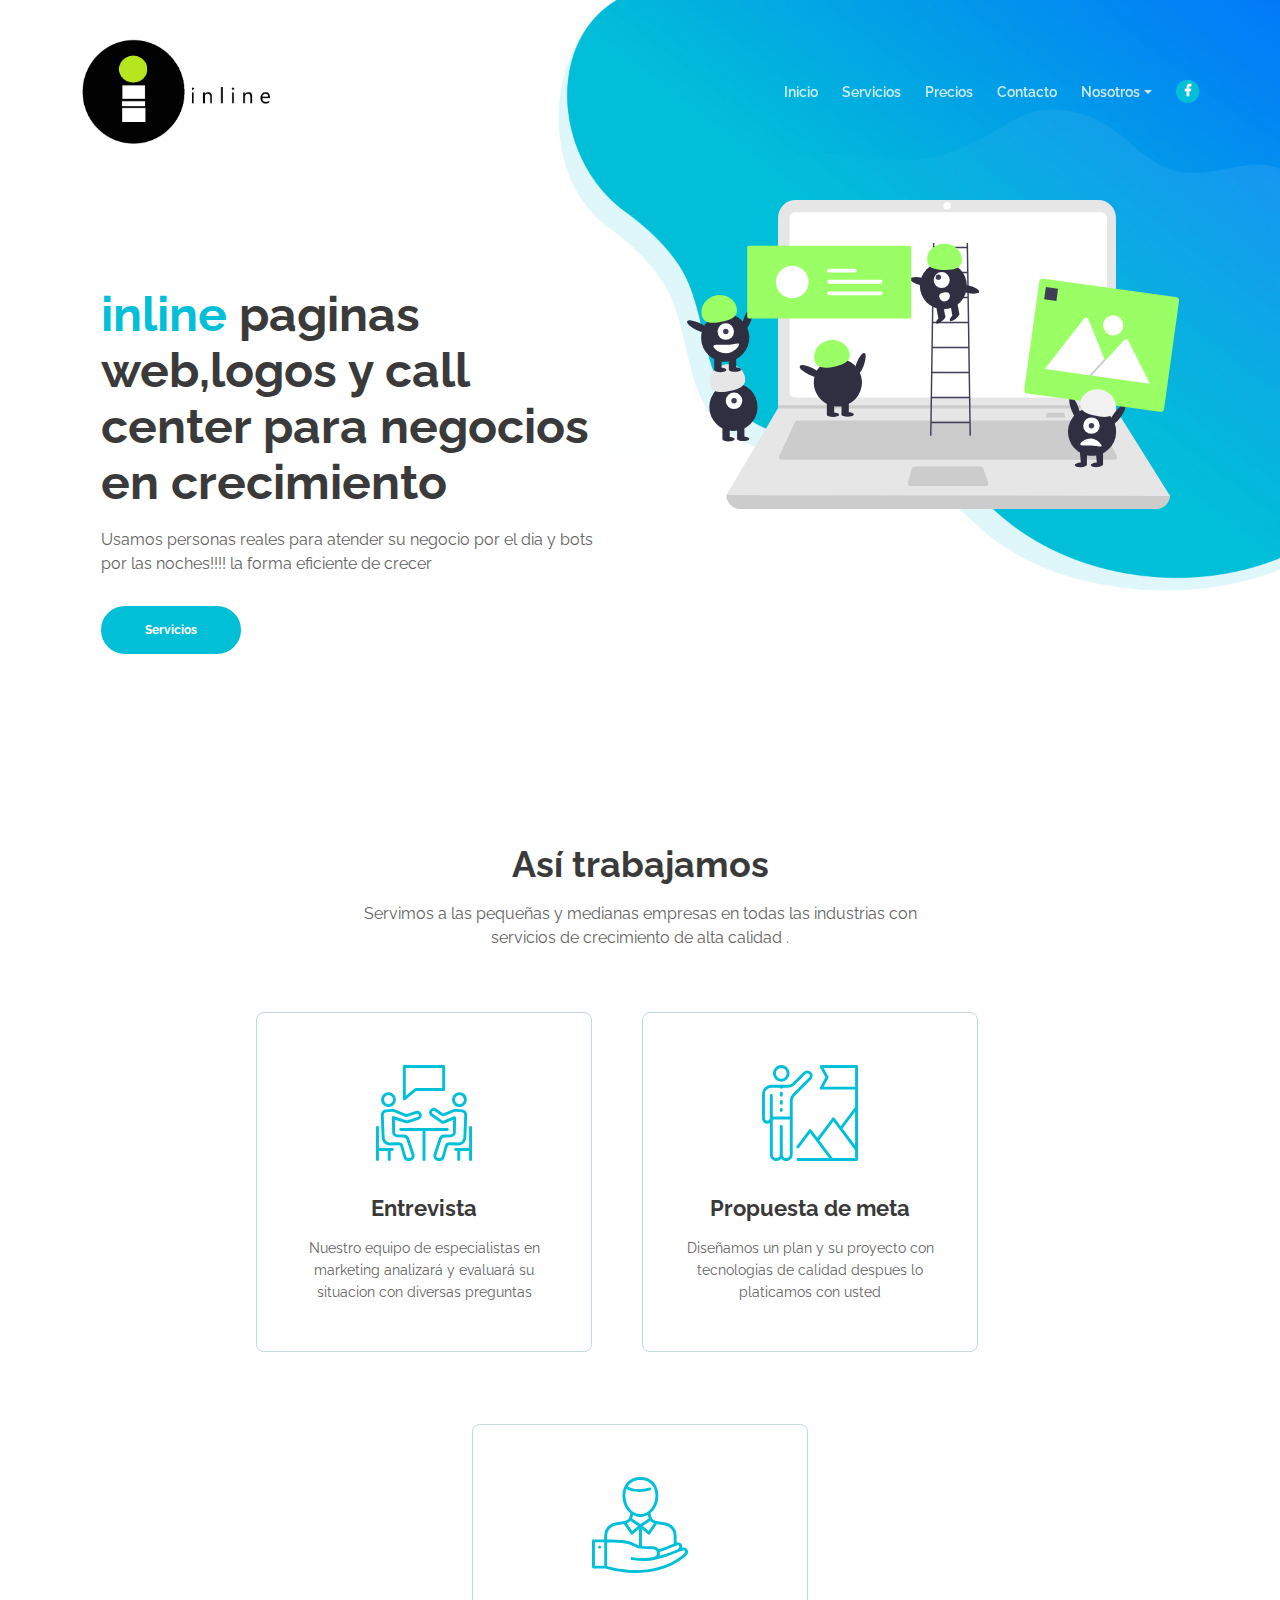
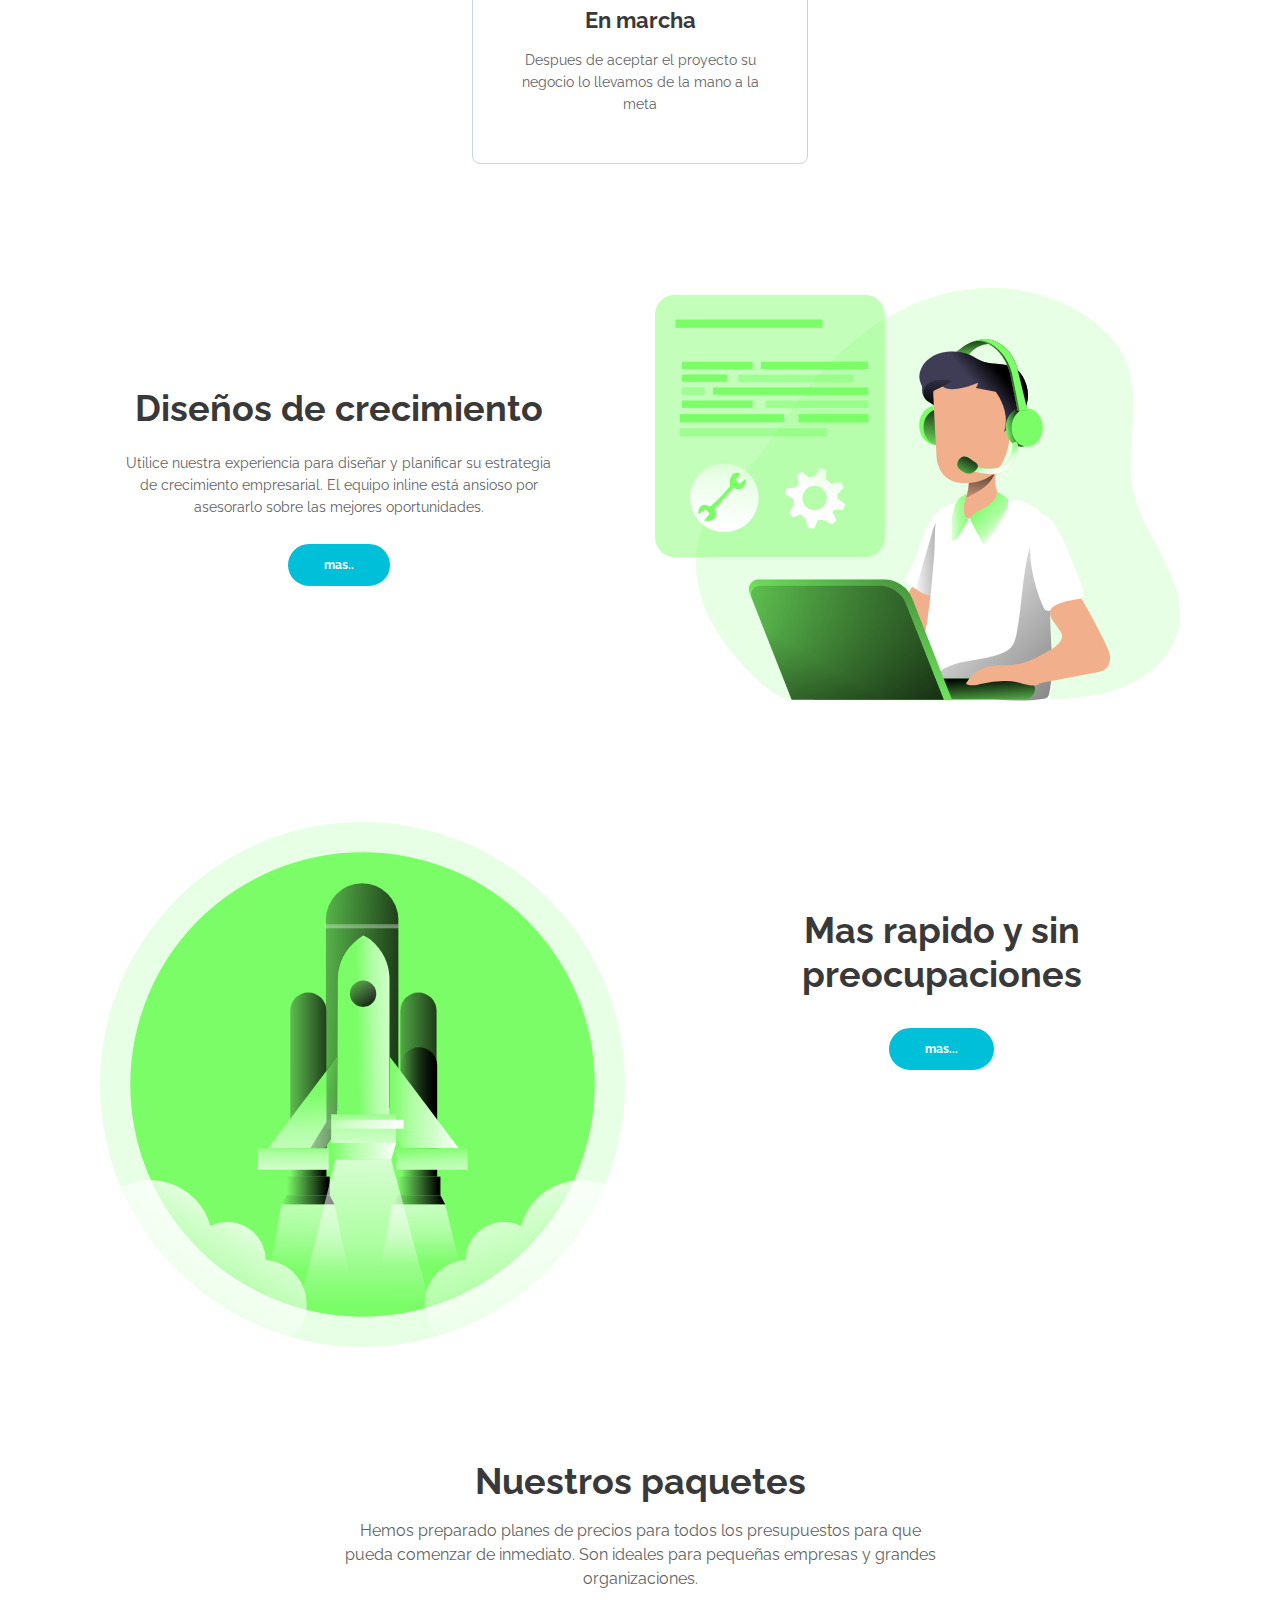
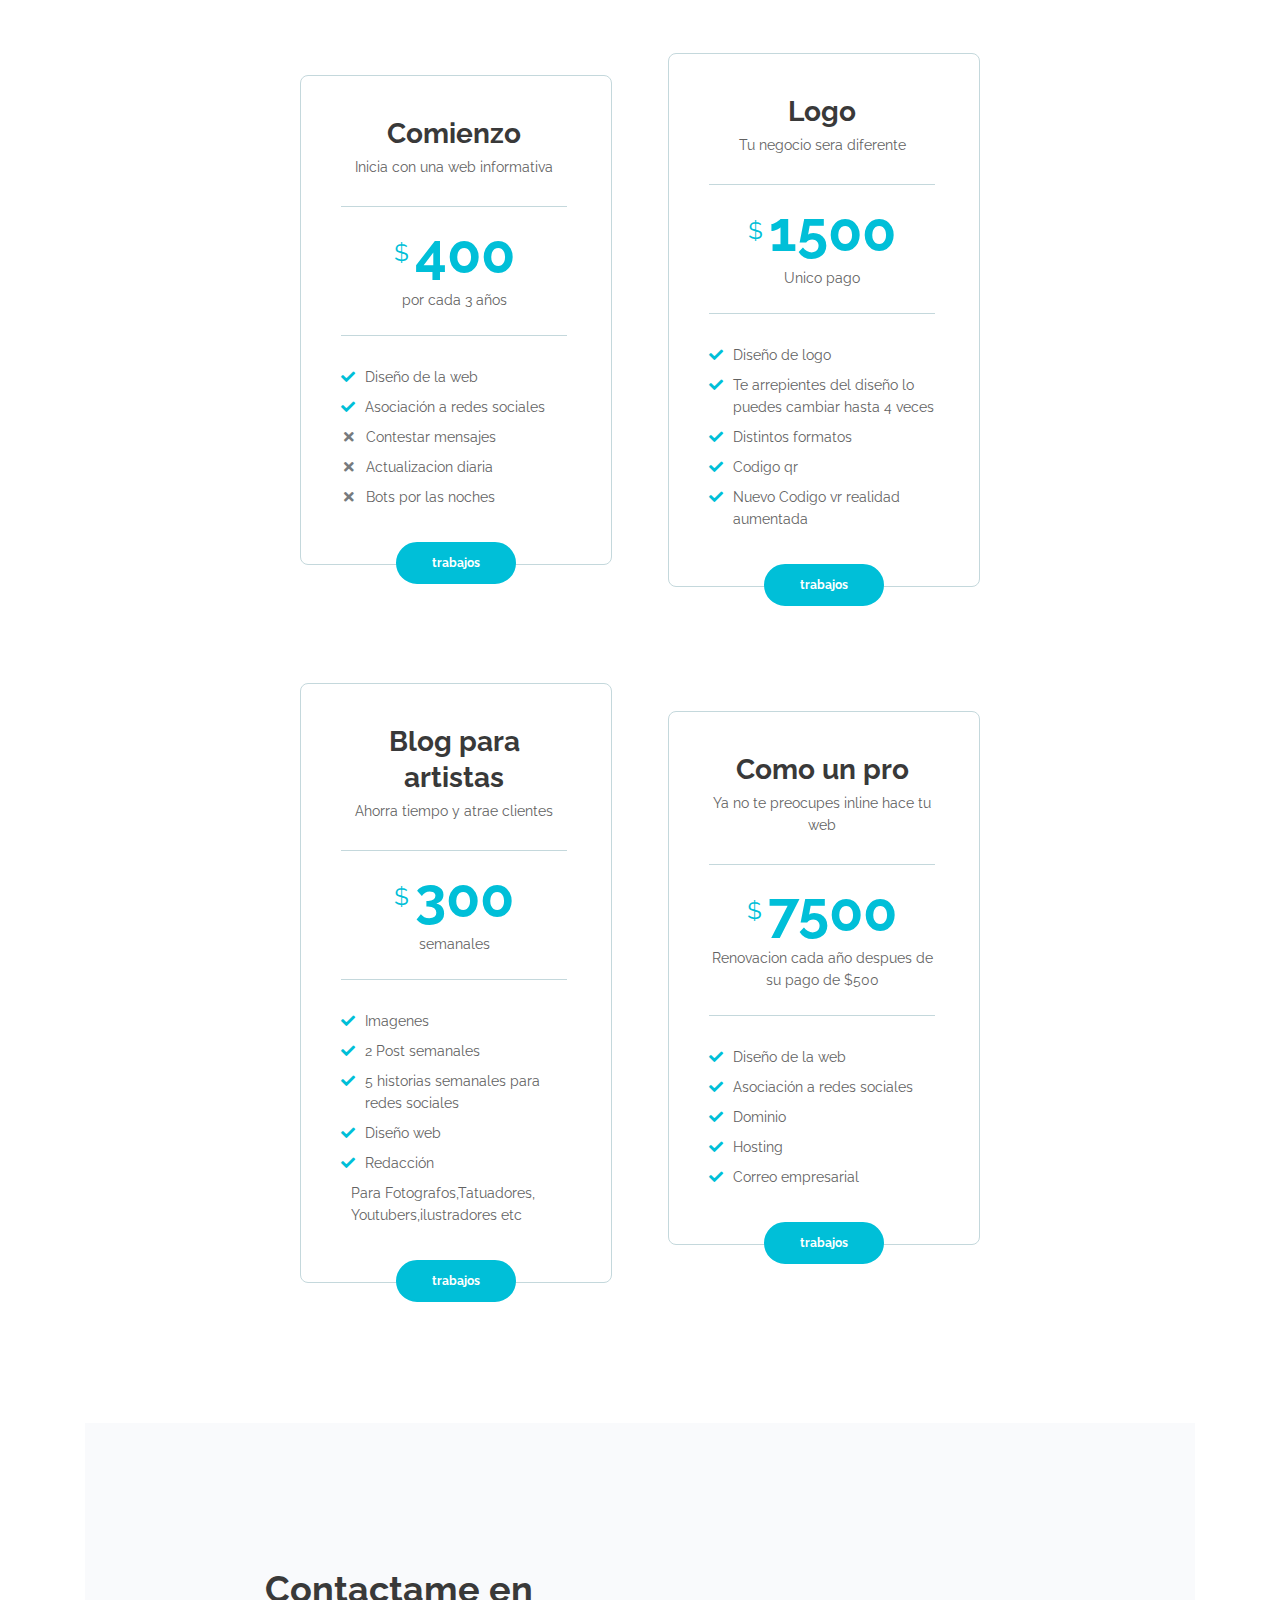
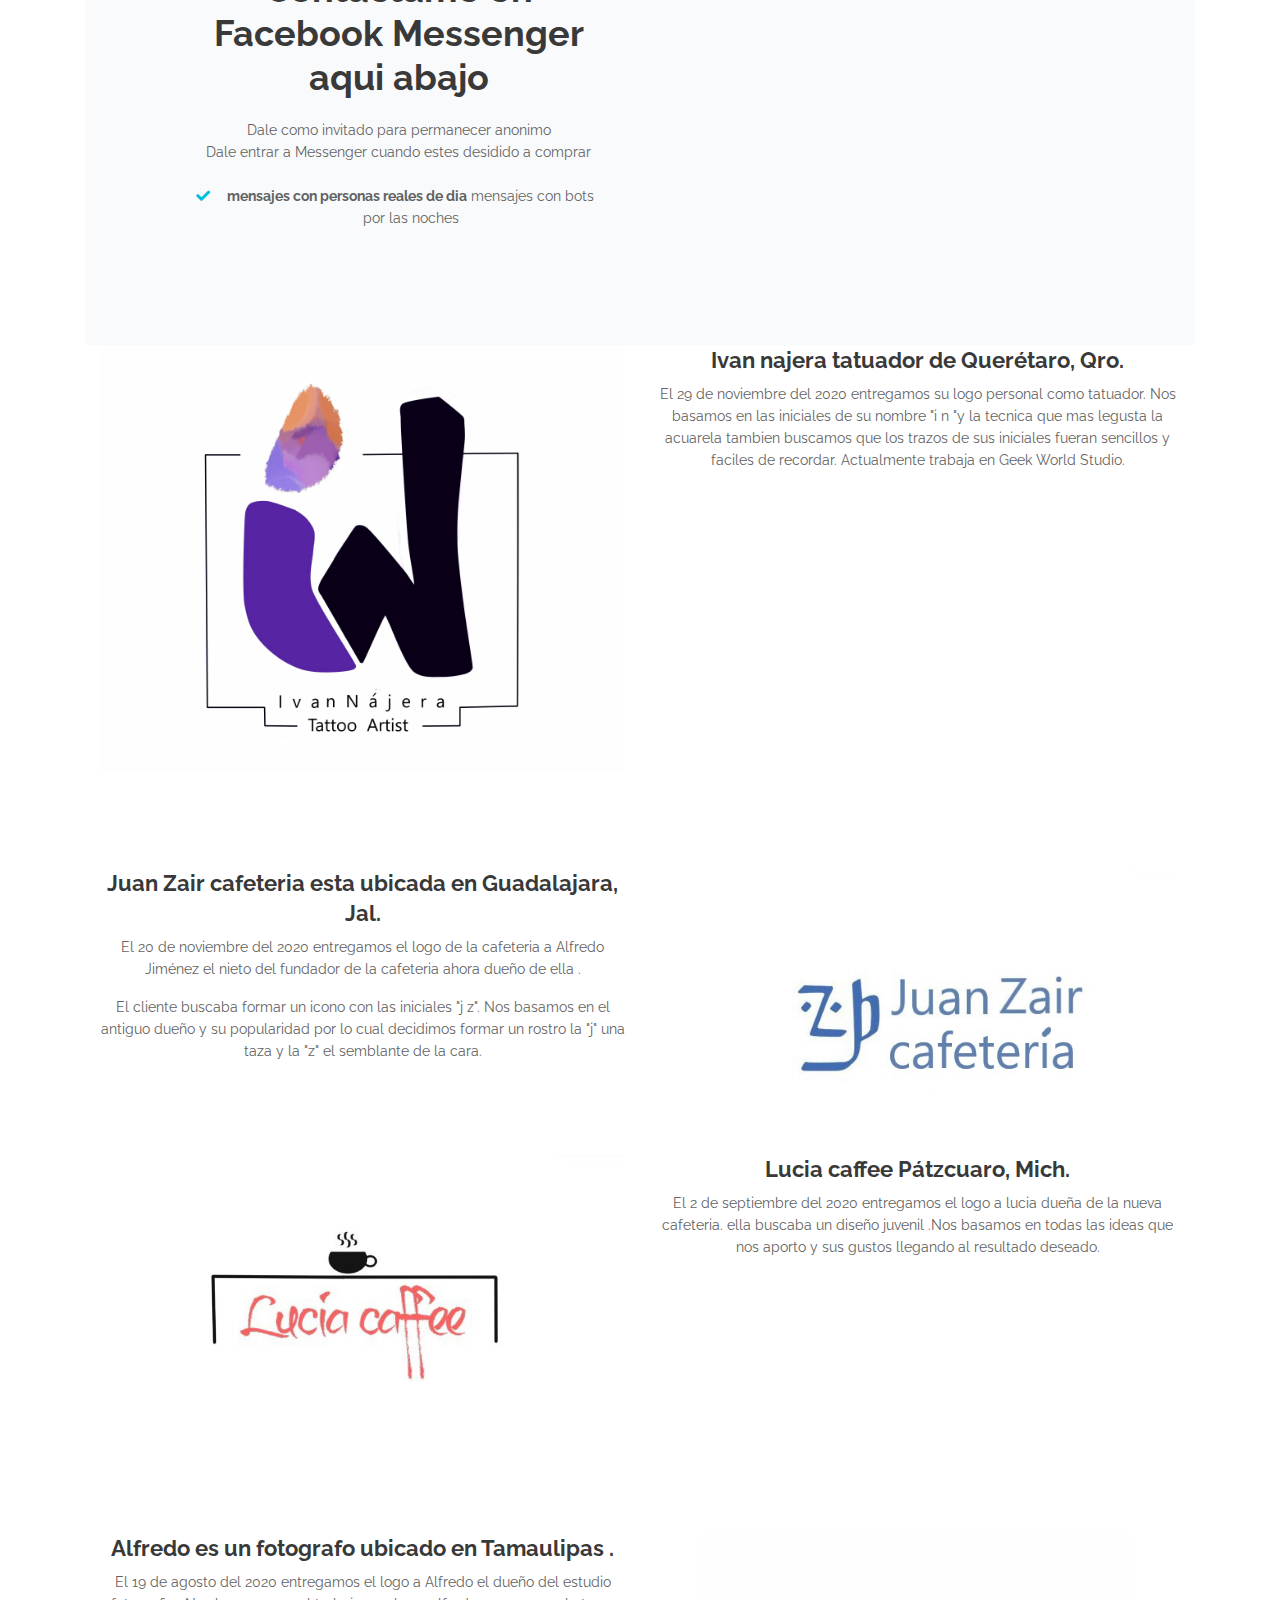
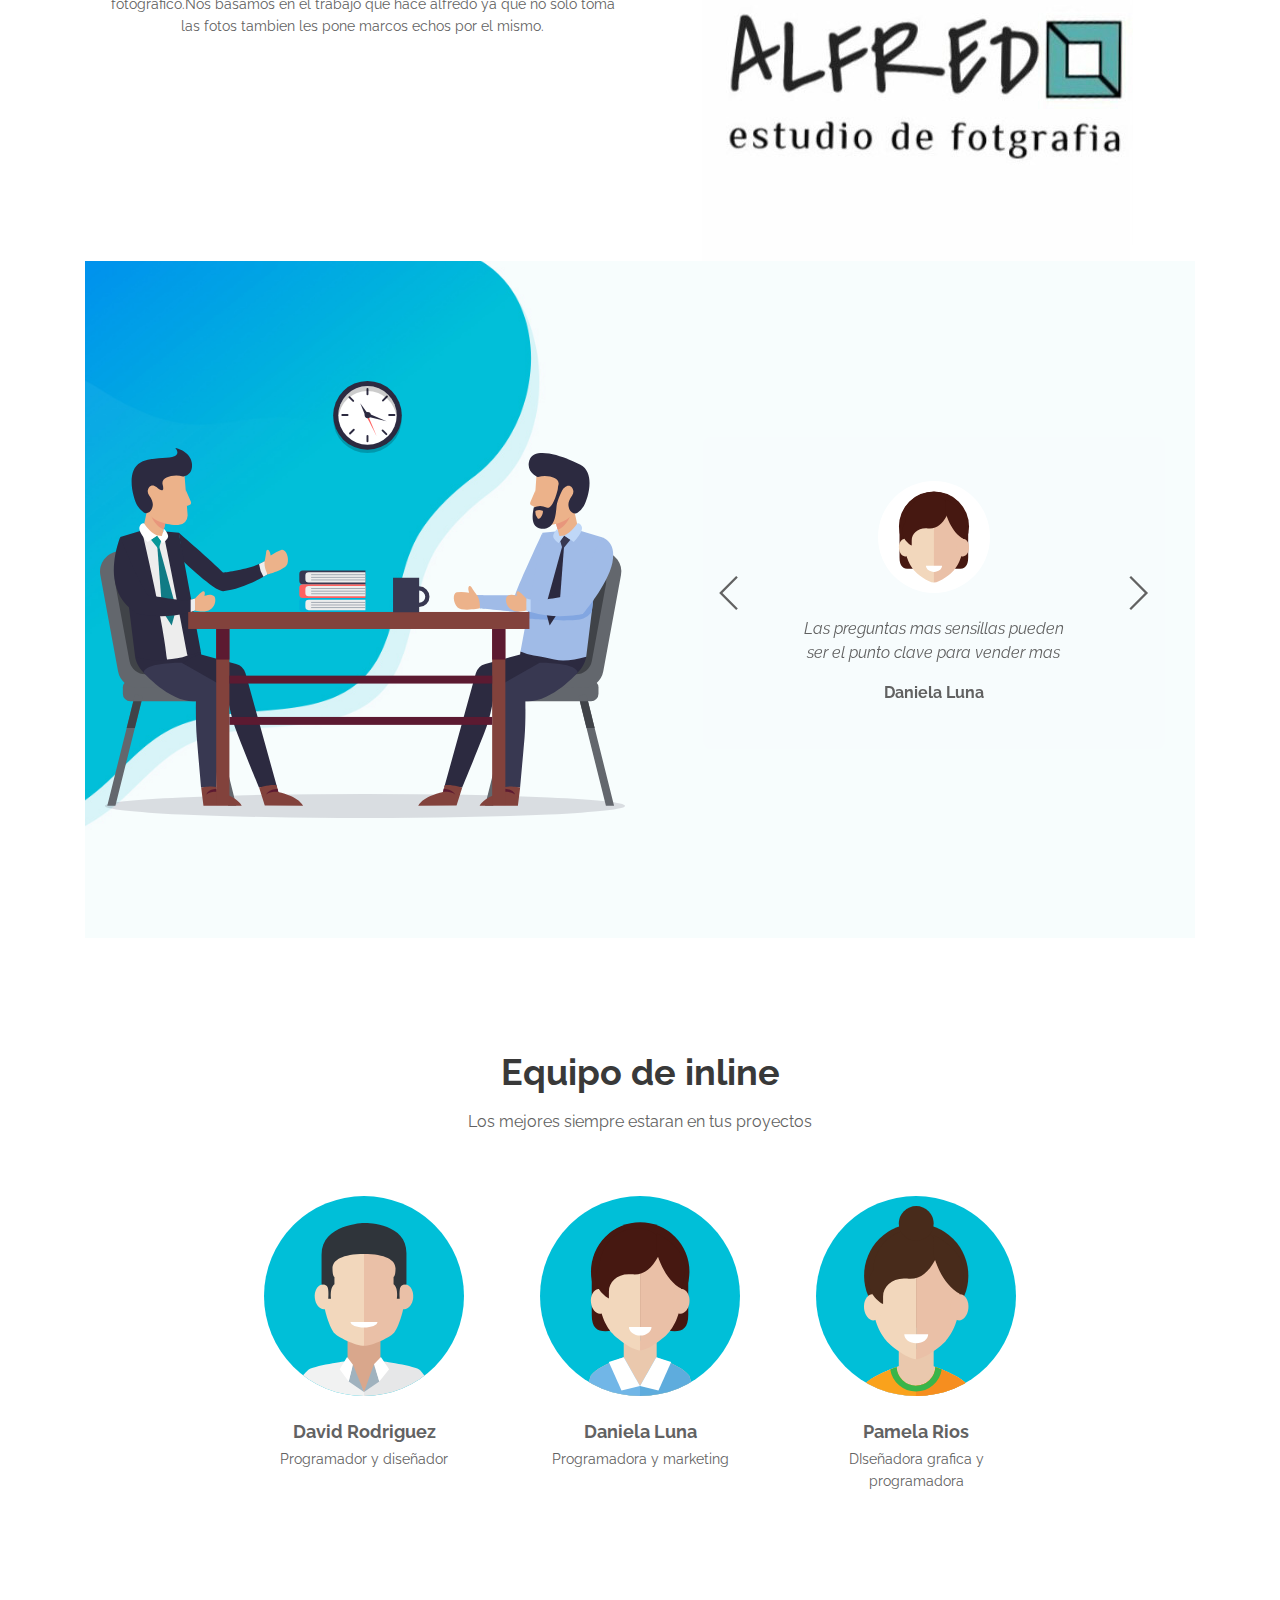
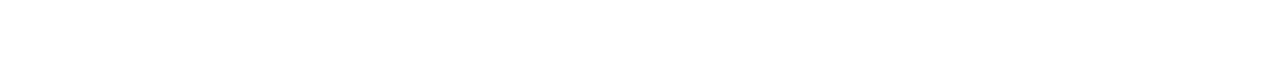
==== commit e6bc81f1: "Update index.html" ====
--- a/web/index.html
+++ b/web/index.html
@@ -537,7 +537,7 @@
                             <hr class="cell-divide-hr">
                             <div class="price">
                                 <span class="currency">$</span><span class="value">7500</span>
-                                <div class="frequency">mensuales </div>
+                                <div class="frequency">Renovacion cada año despues de su pago de $500 </div>
                             </div>
                             <hr class="cell-divide-hr">
                             <ul class="list-unstyled li-space-lg">
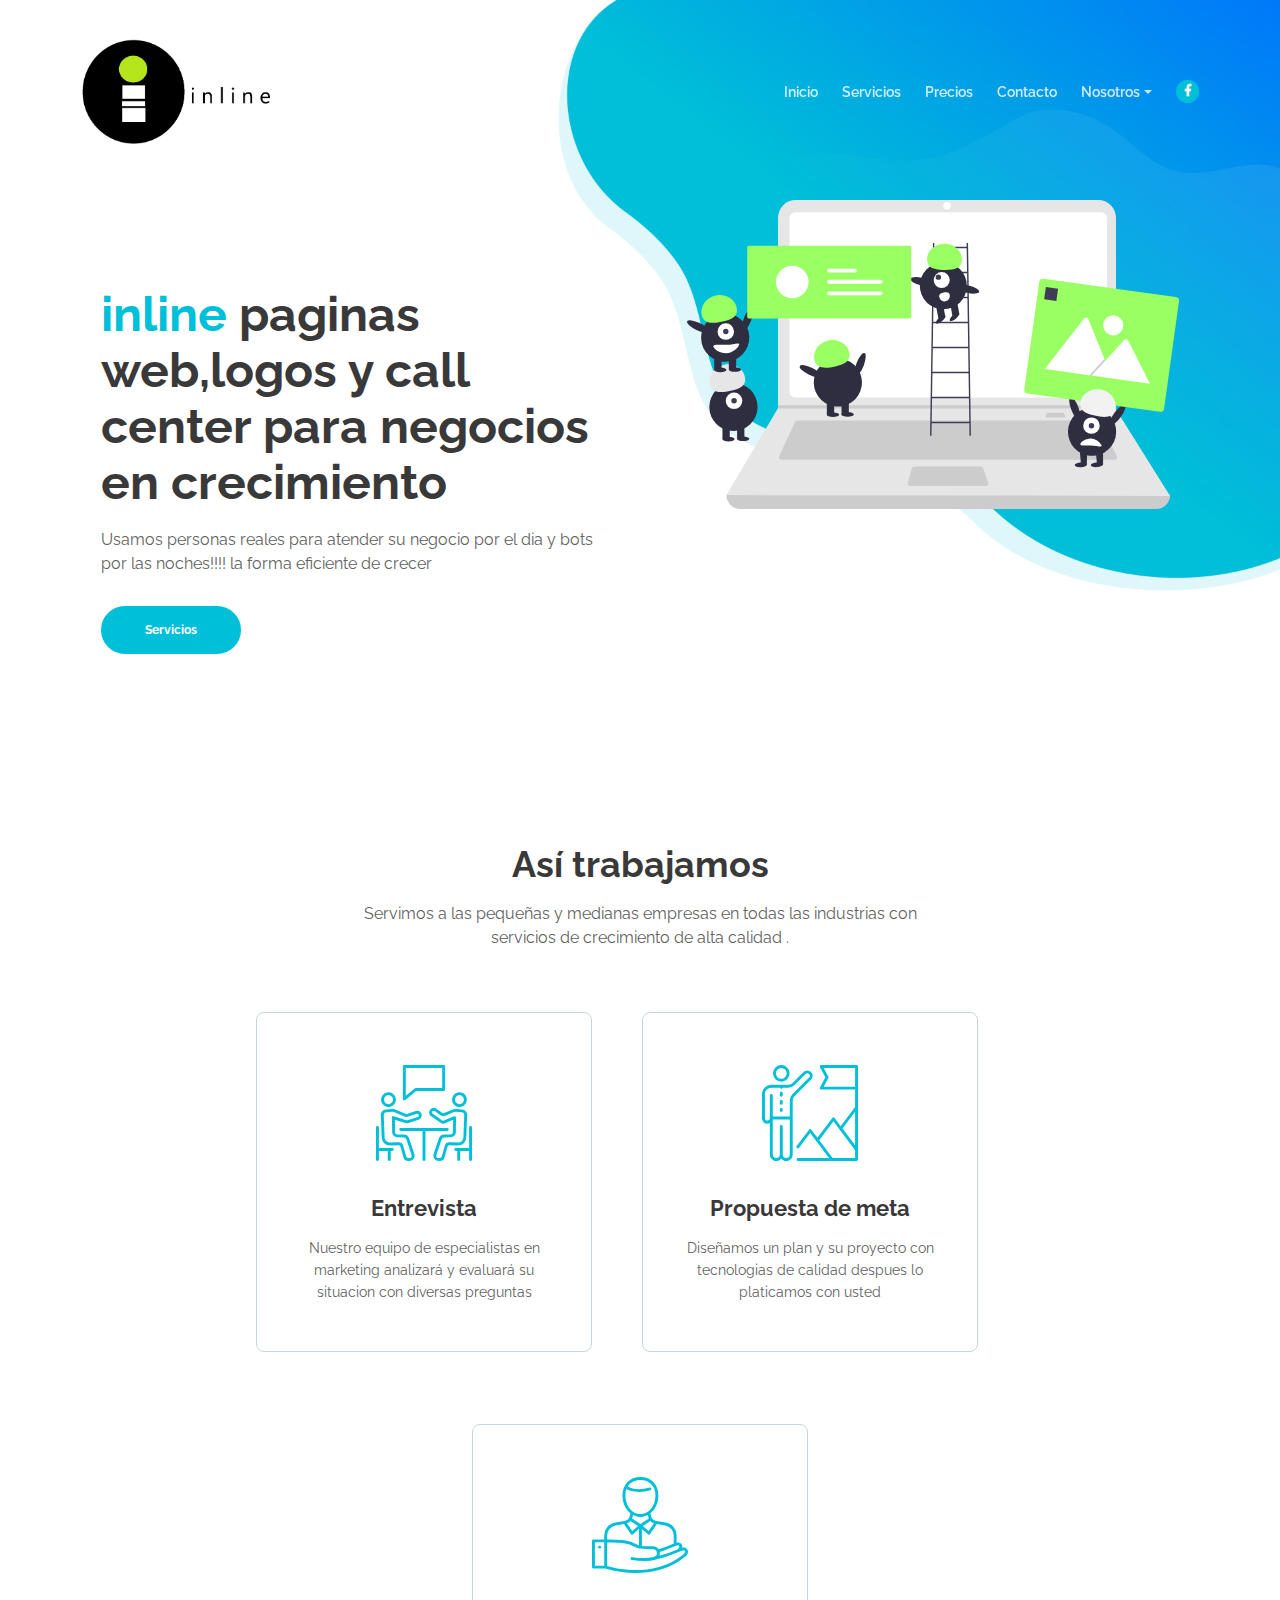
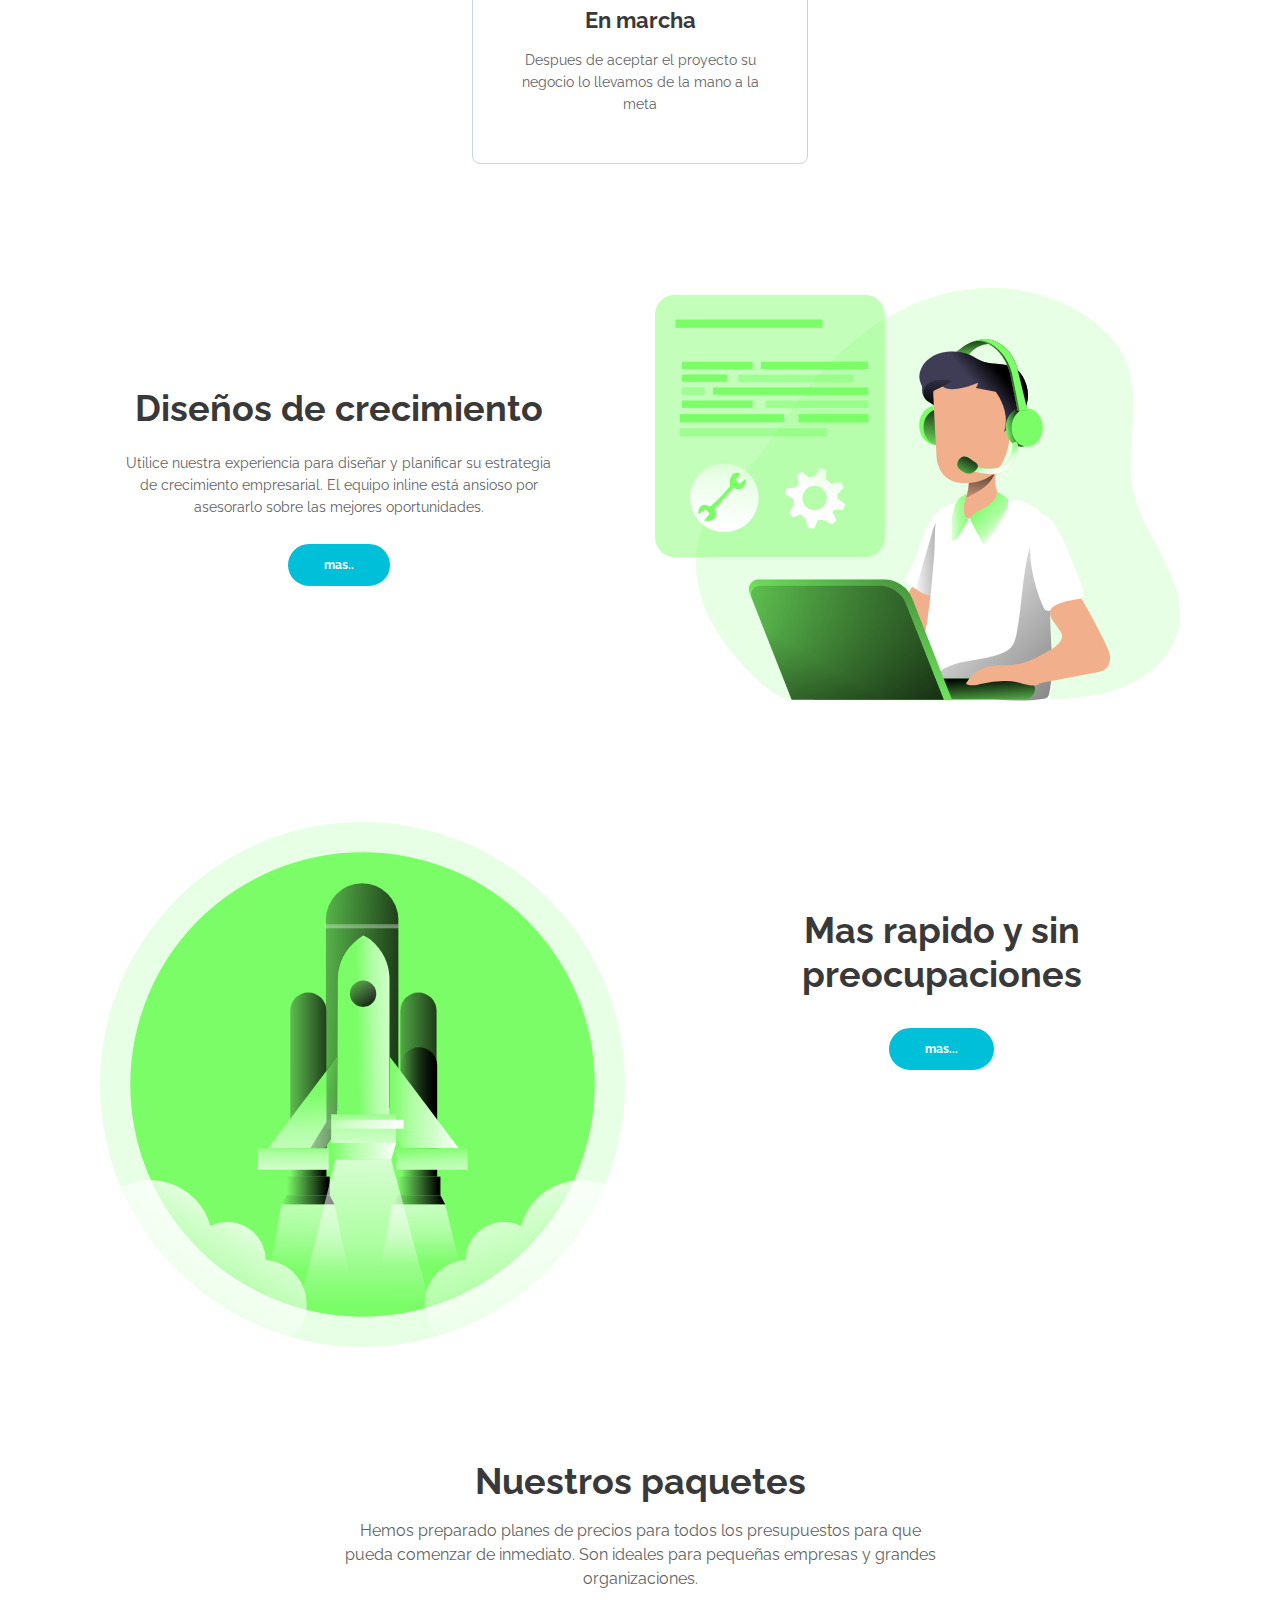
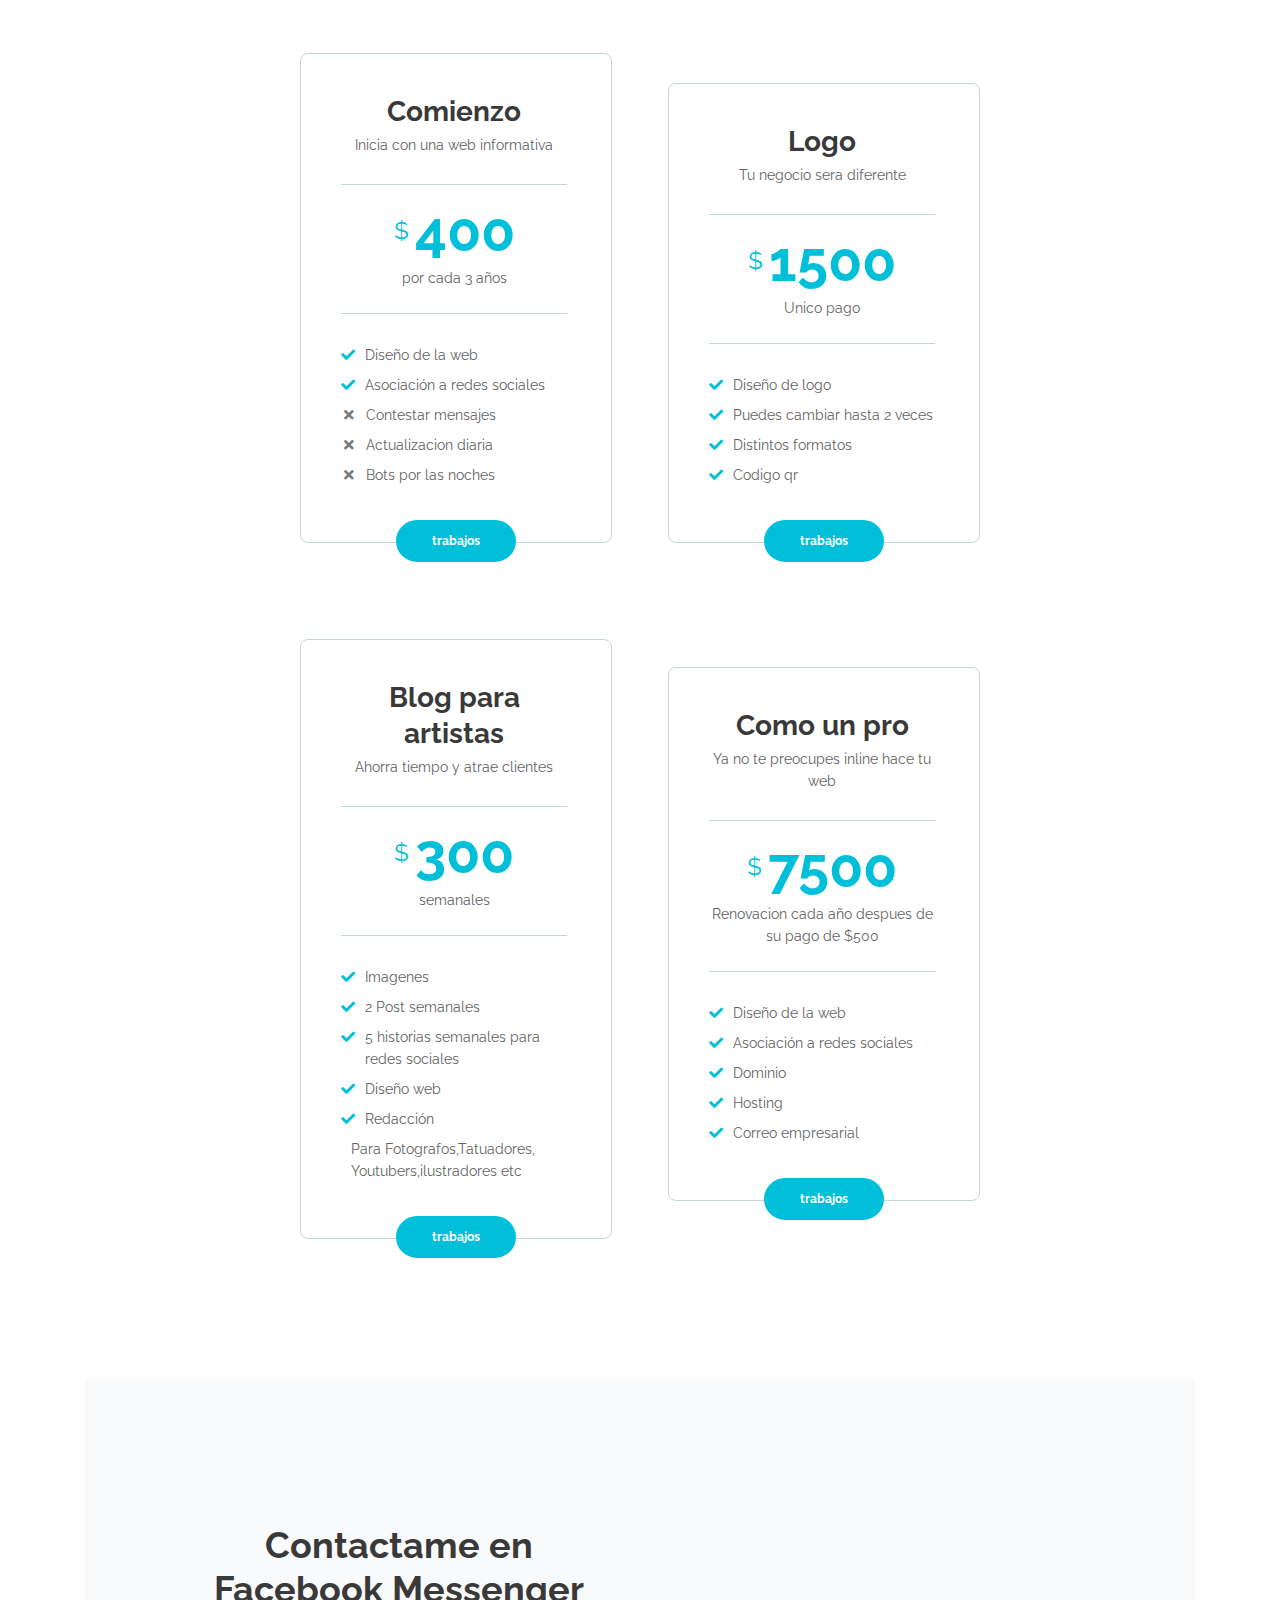
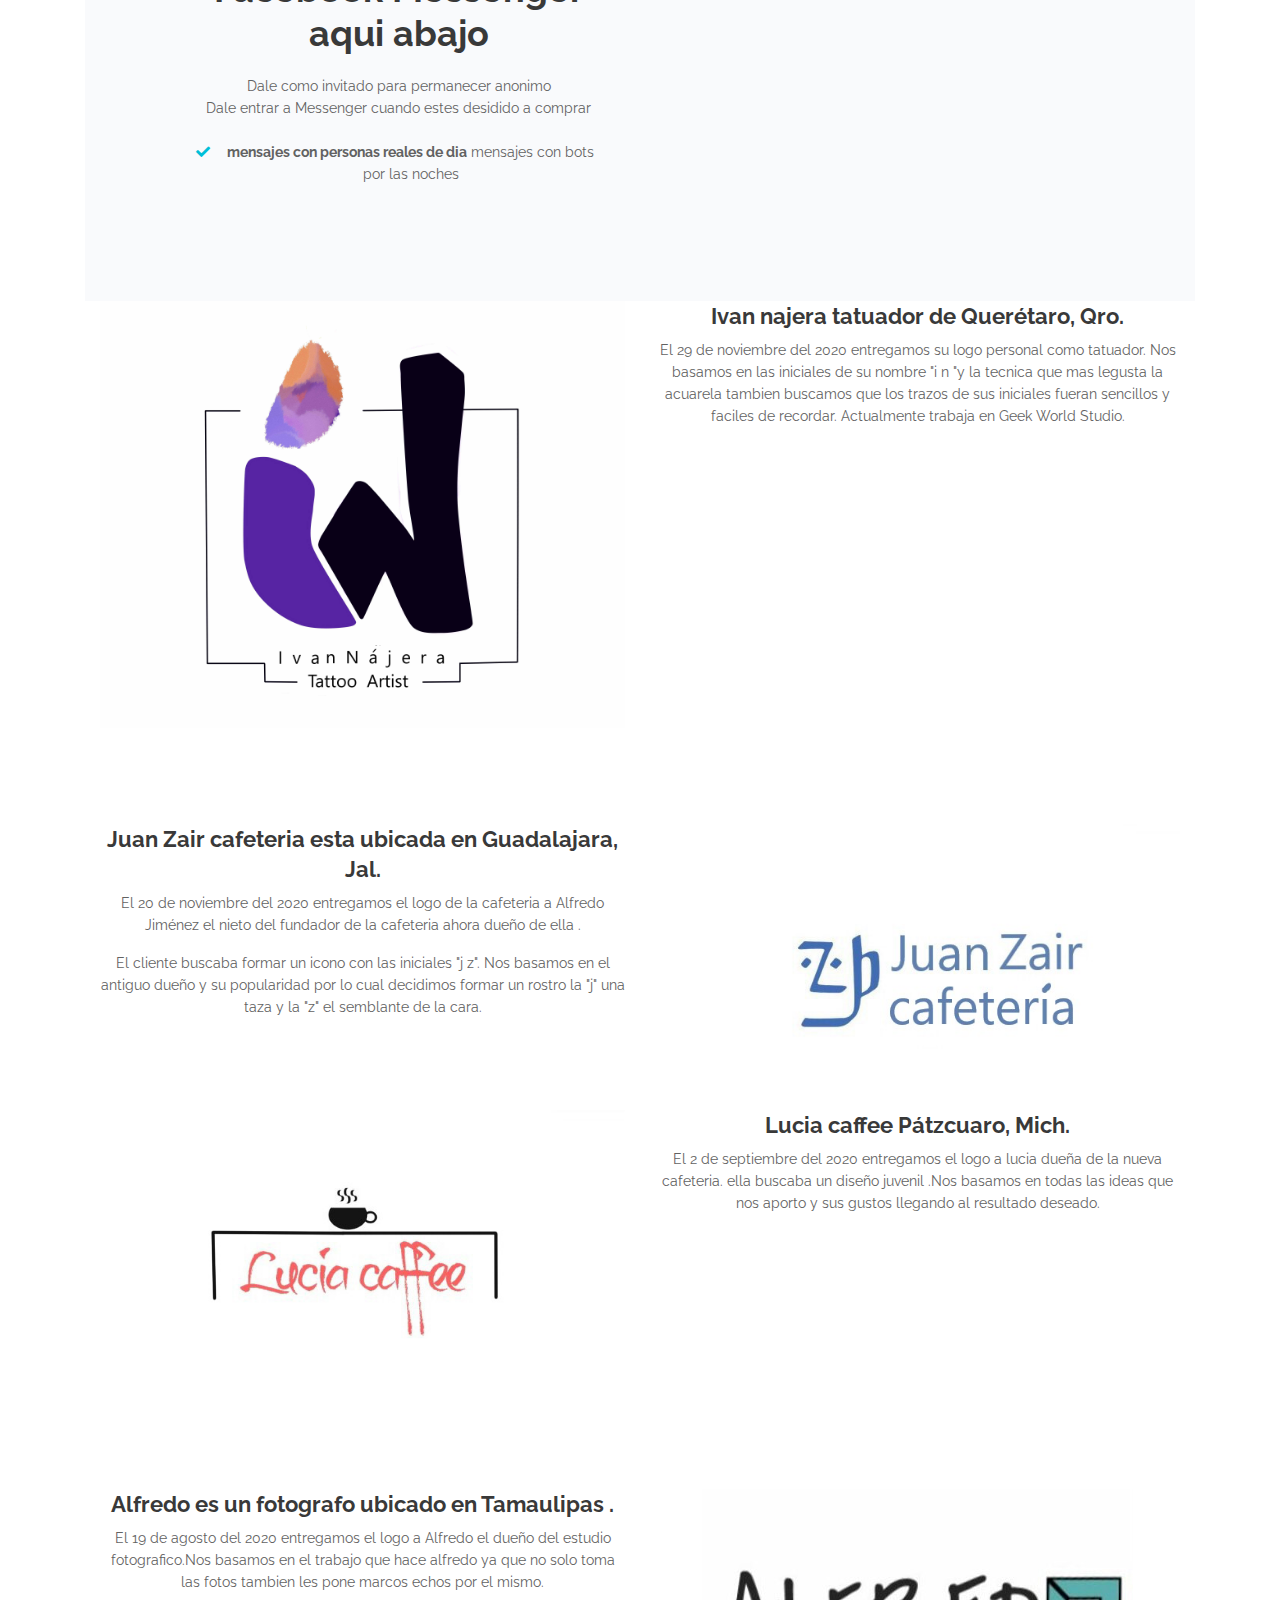
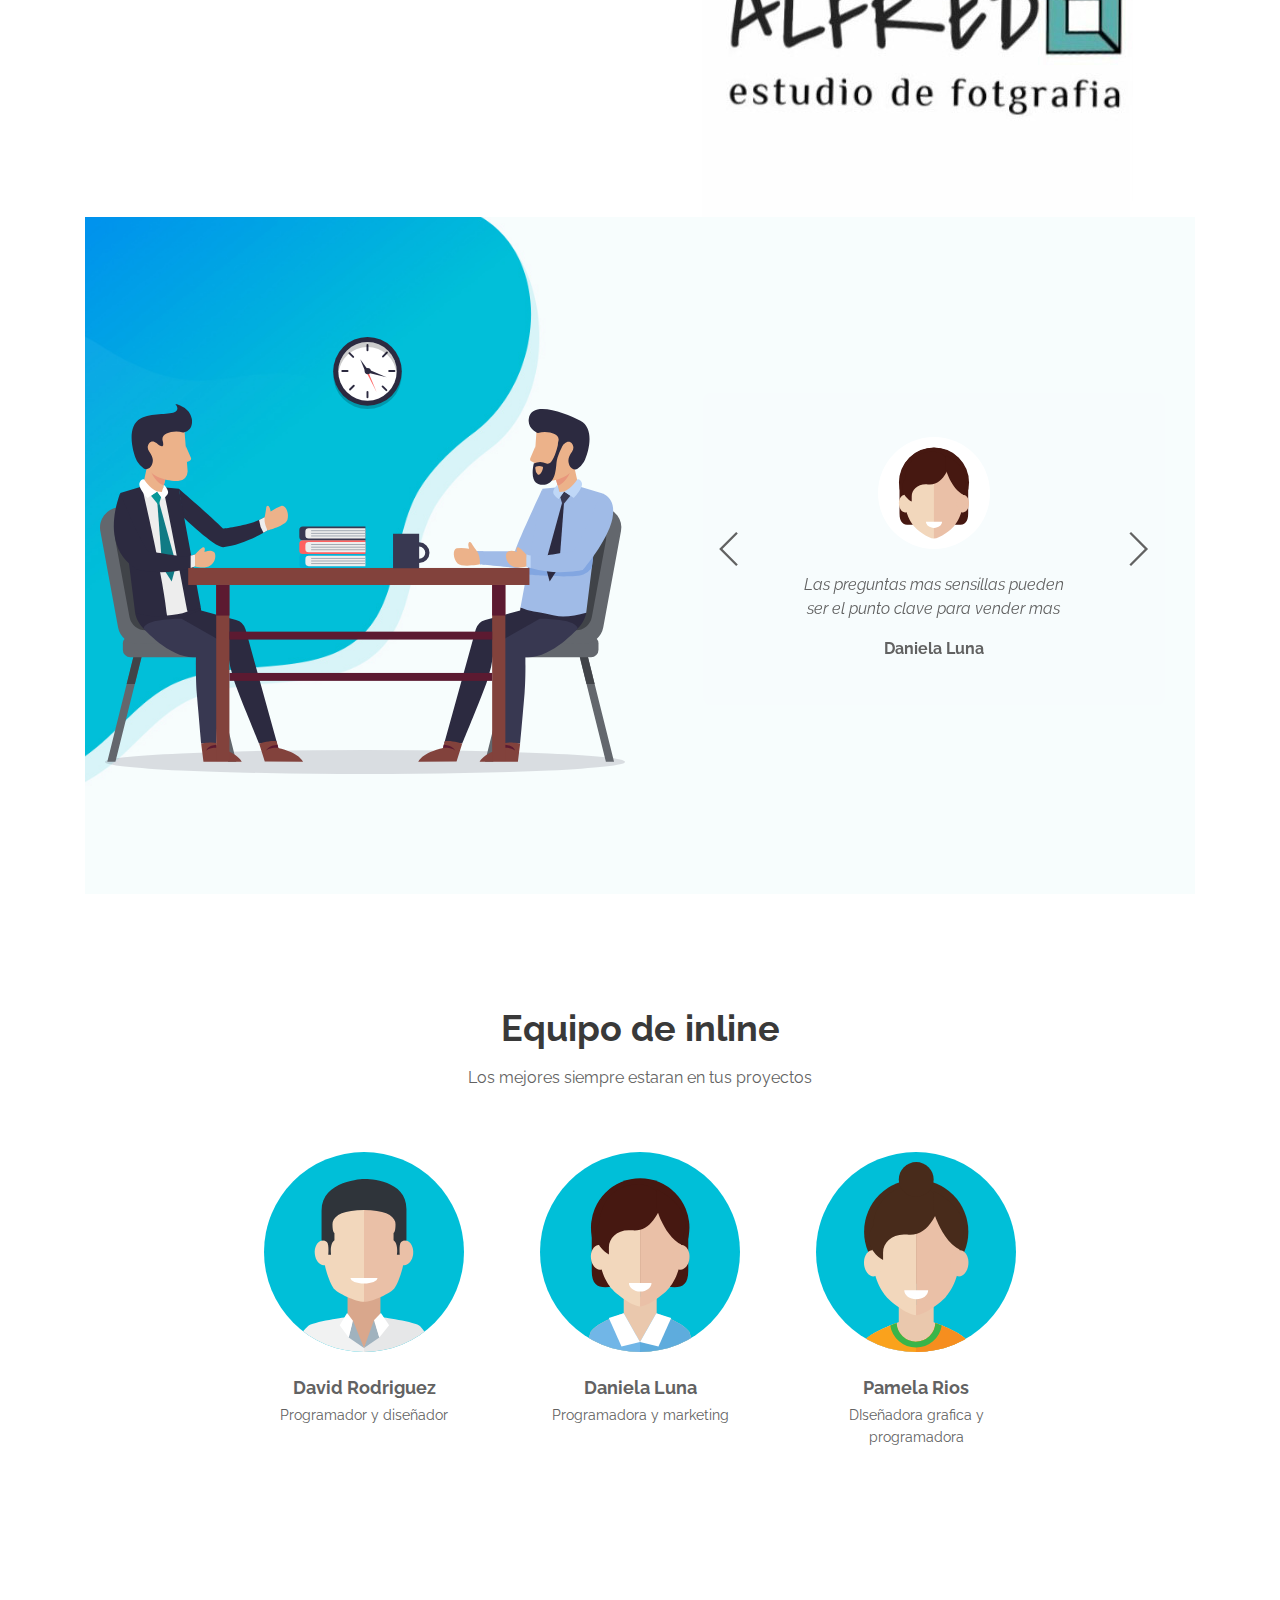
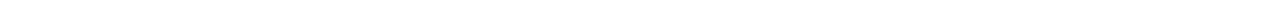
==== commit d1b6ef24: "Update index.html" ====
--- a/web/index.html
+++ b/web/index.html
@@ -463,7 +463,7 @@
                                     <i class="fas fa-check"></i><div class="media-body">Diseño de logo</div>
                                 </li>
                                 <li class="media">
-                                    <i class="fas fa-check"></i><div class="media-body">Te arrepientes del diseño lo puedes cambiar hasta 4 veces</div>
+                                    <i class="fas fa-check"></i><div class="media-body">Puedes cambiar hasta 2 veces</div>
                                 </li>
                                 <li class="media">
                                     <i class="fas fa-check"></i><div class="media-body">Distintos formatos</div>
@@ -471,9 +471,7 @@
                                 <li class="media">
                                     <i class="fas fa-check"></i><div class="media-body">Codigo qr</div>
                                 </li>
-                                <li class="media">
-                                    <i class="fas fa-check"></i><div class="media-body">Nuevo Codigo vr realidad aumentada</div>
-                                </li>
+                                
                             </ul>
                             <div class="button-wrapper">
                                 <a class="btn-solid-reg page-scroll" href="#request">trabajos</a>
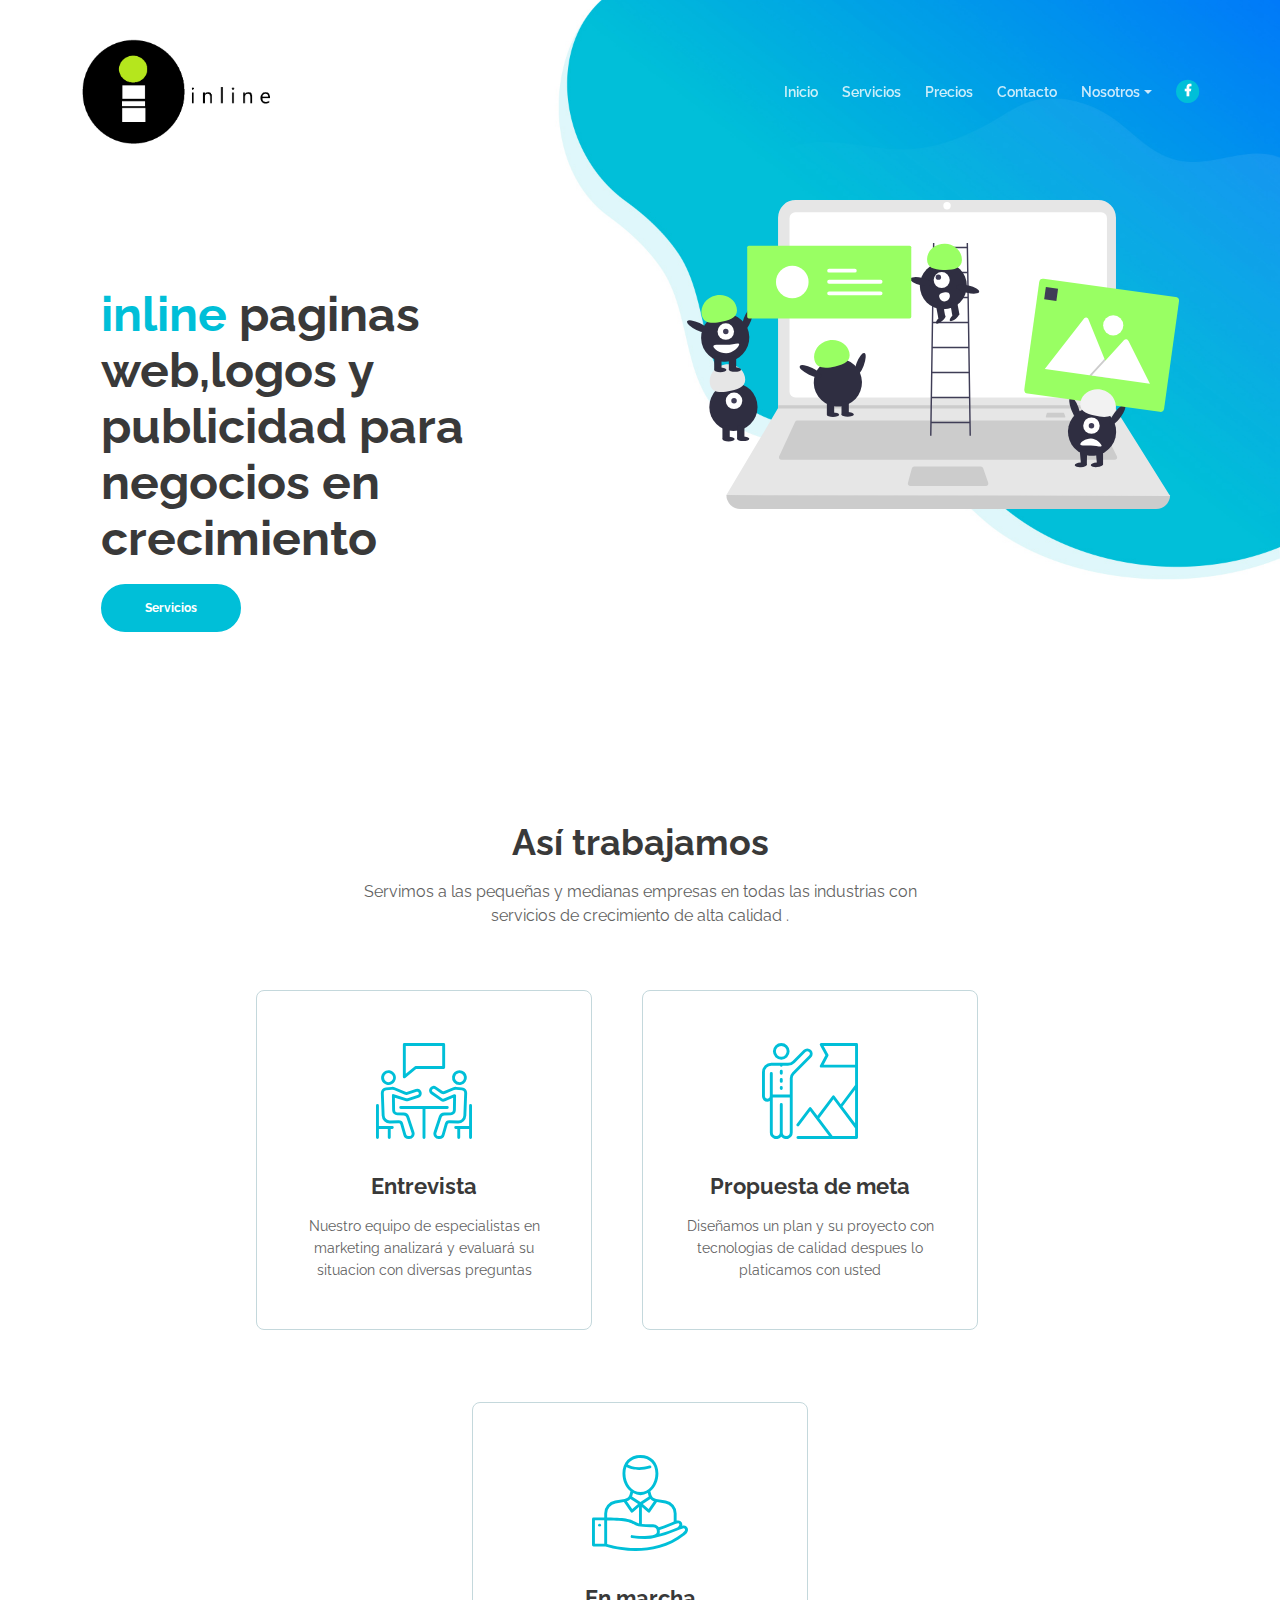
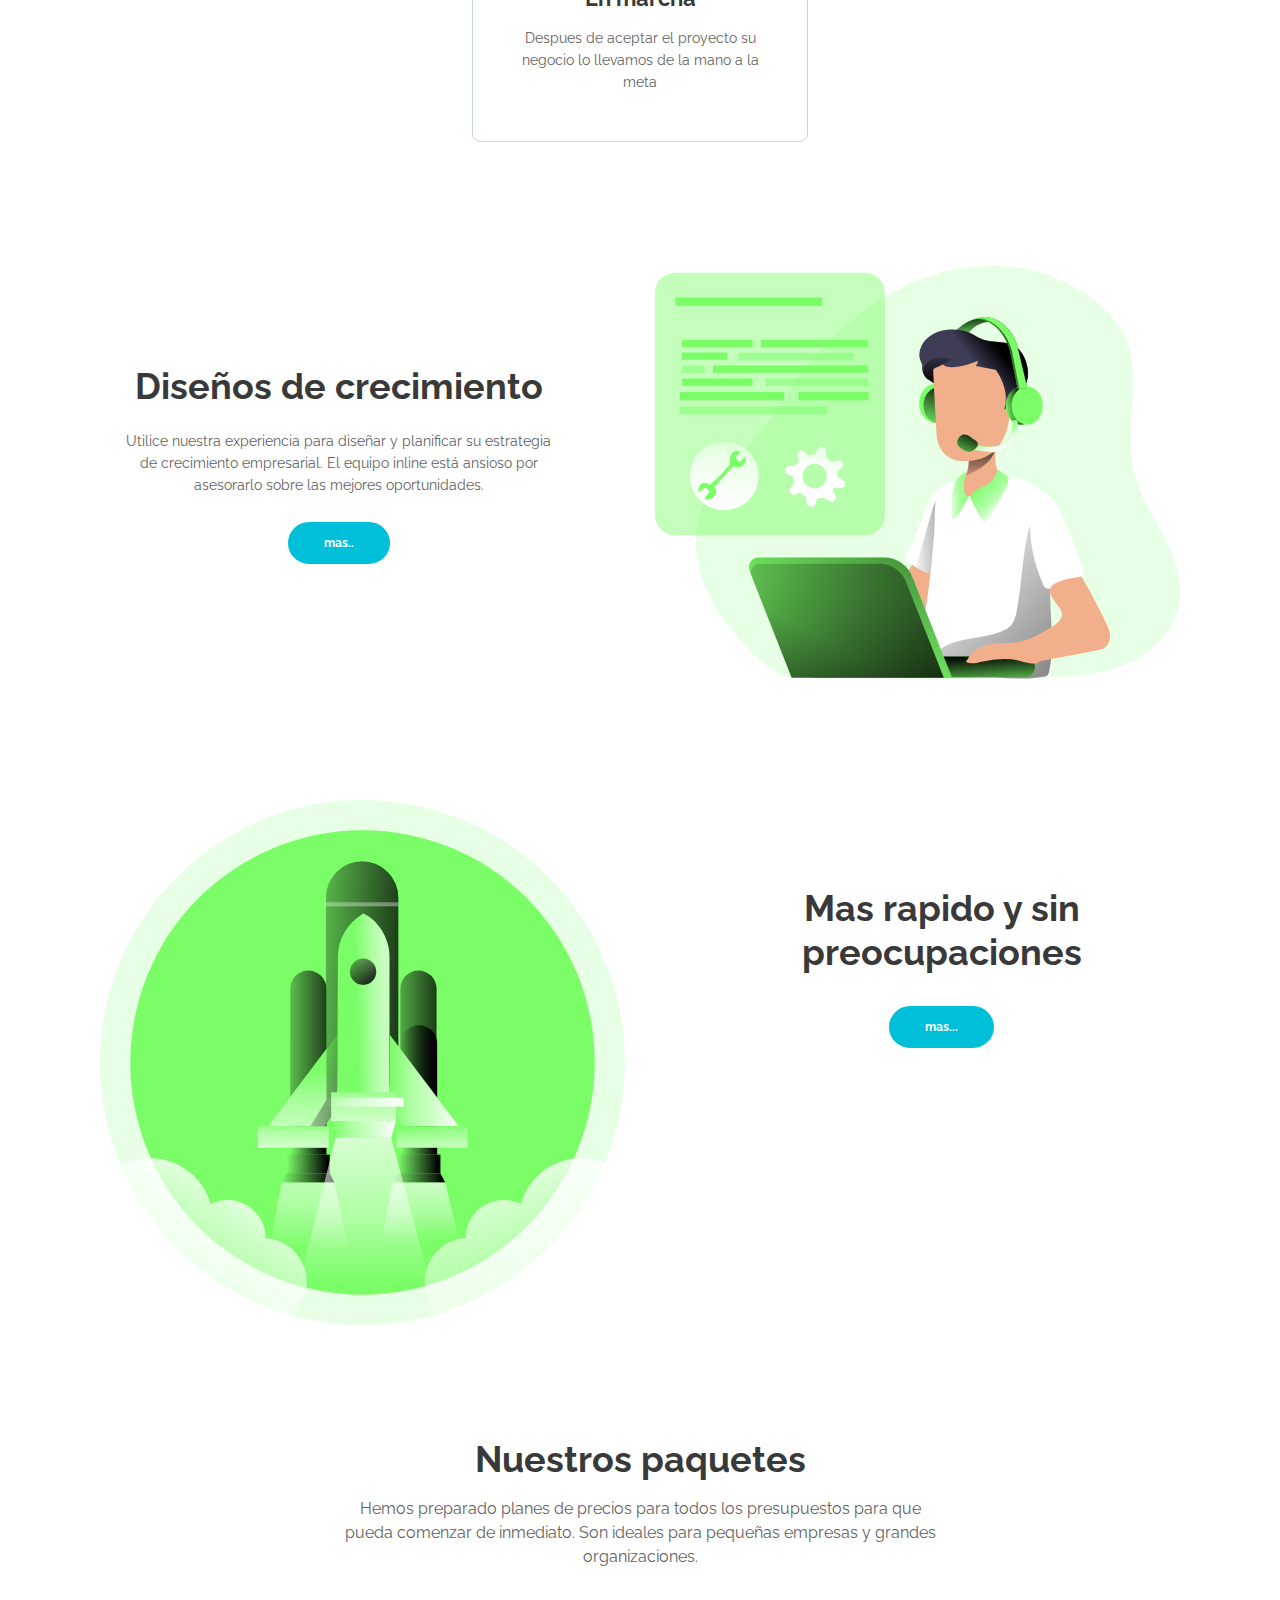
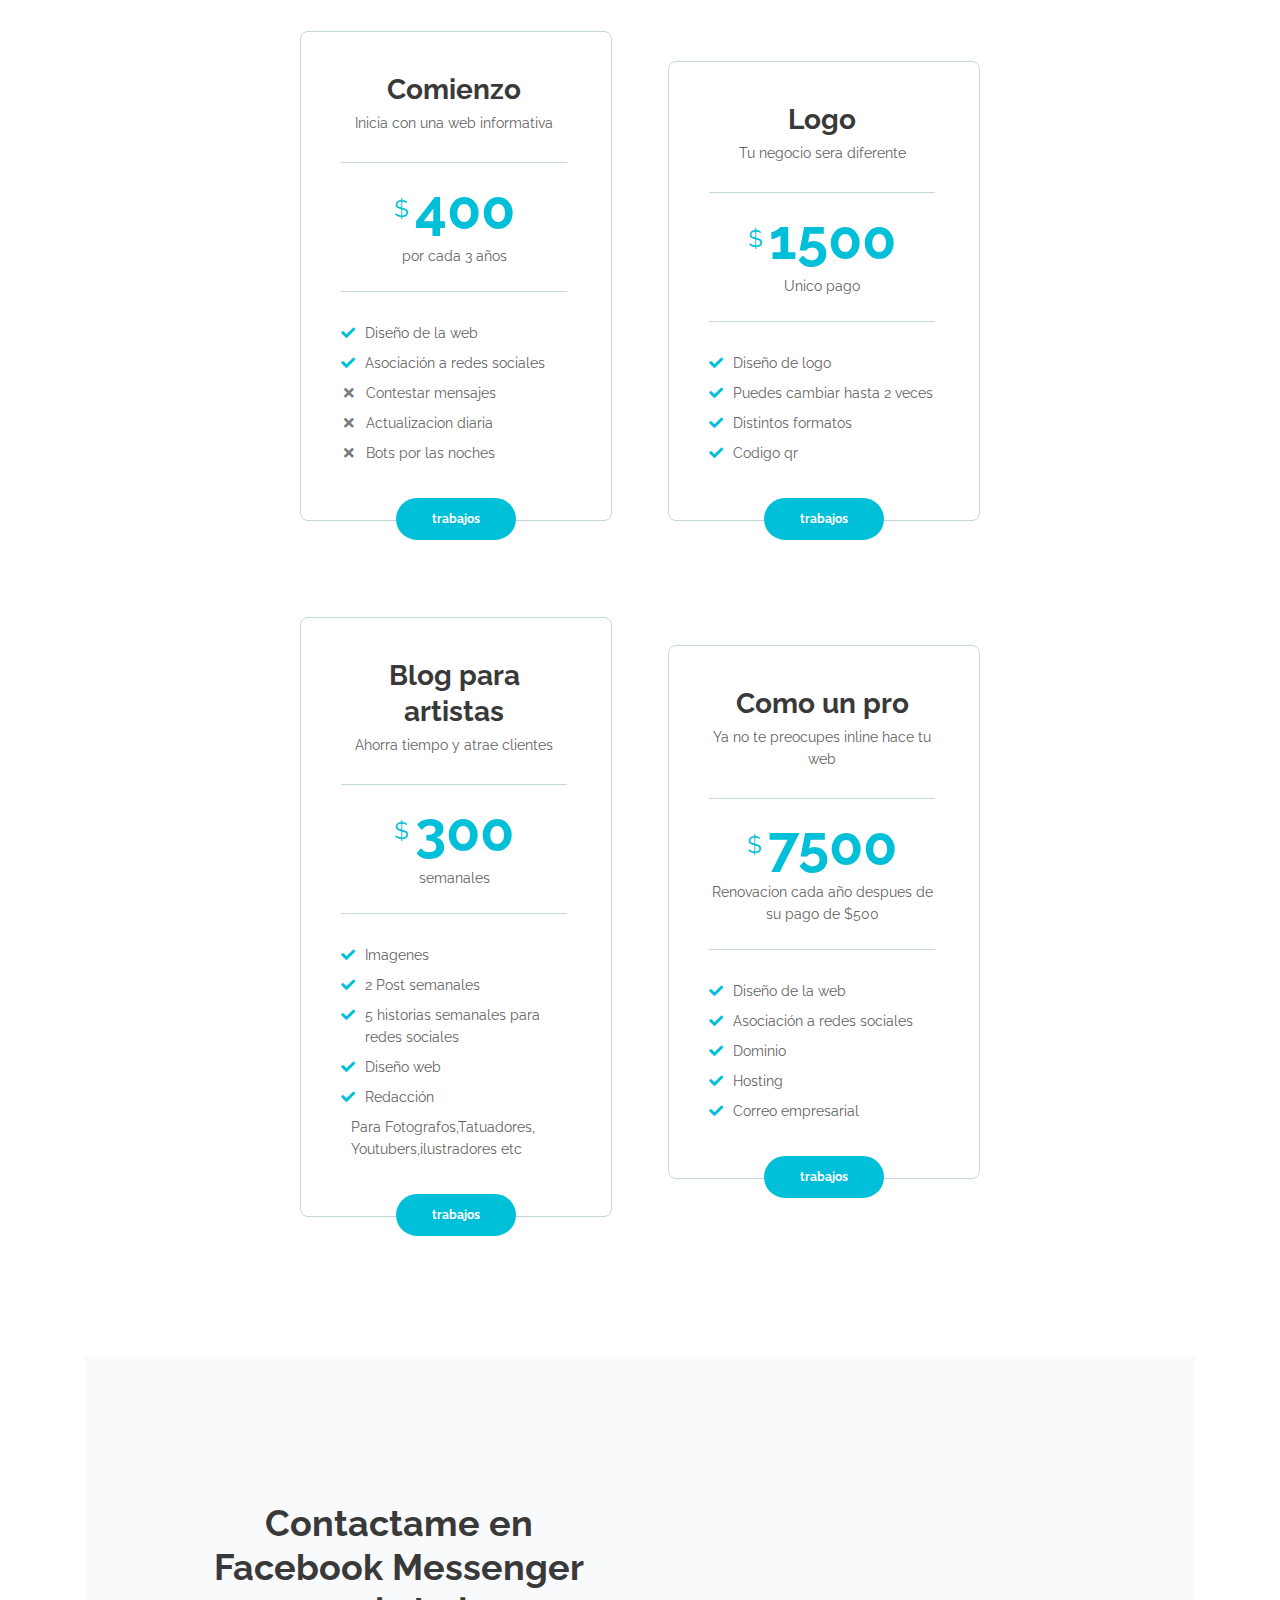
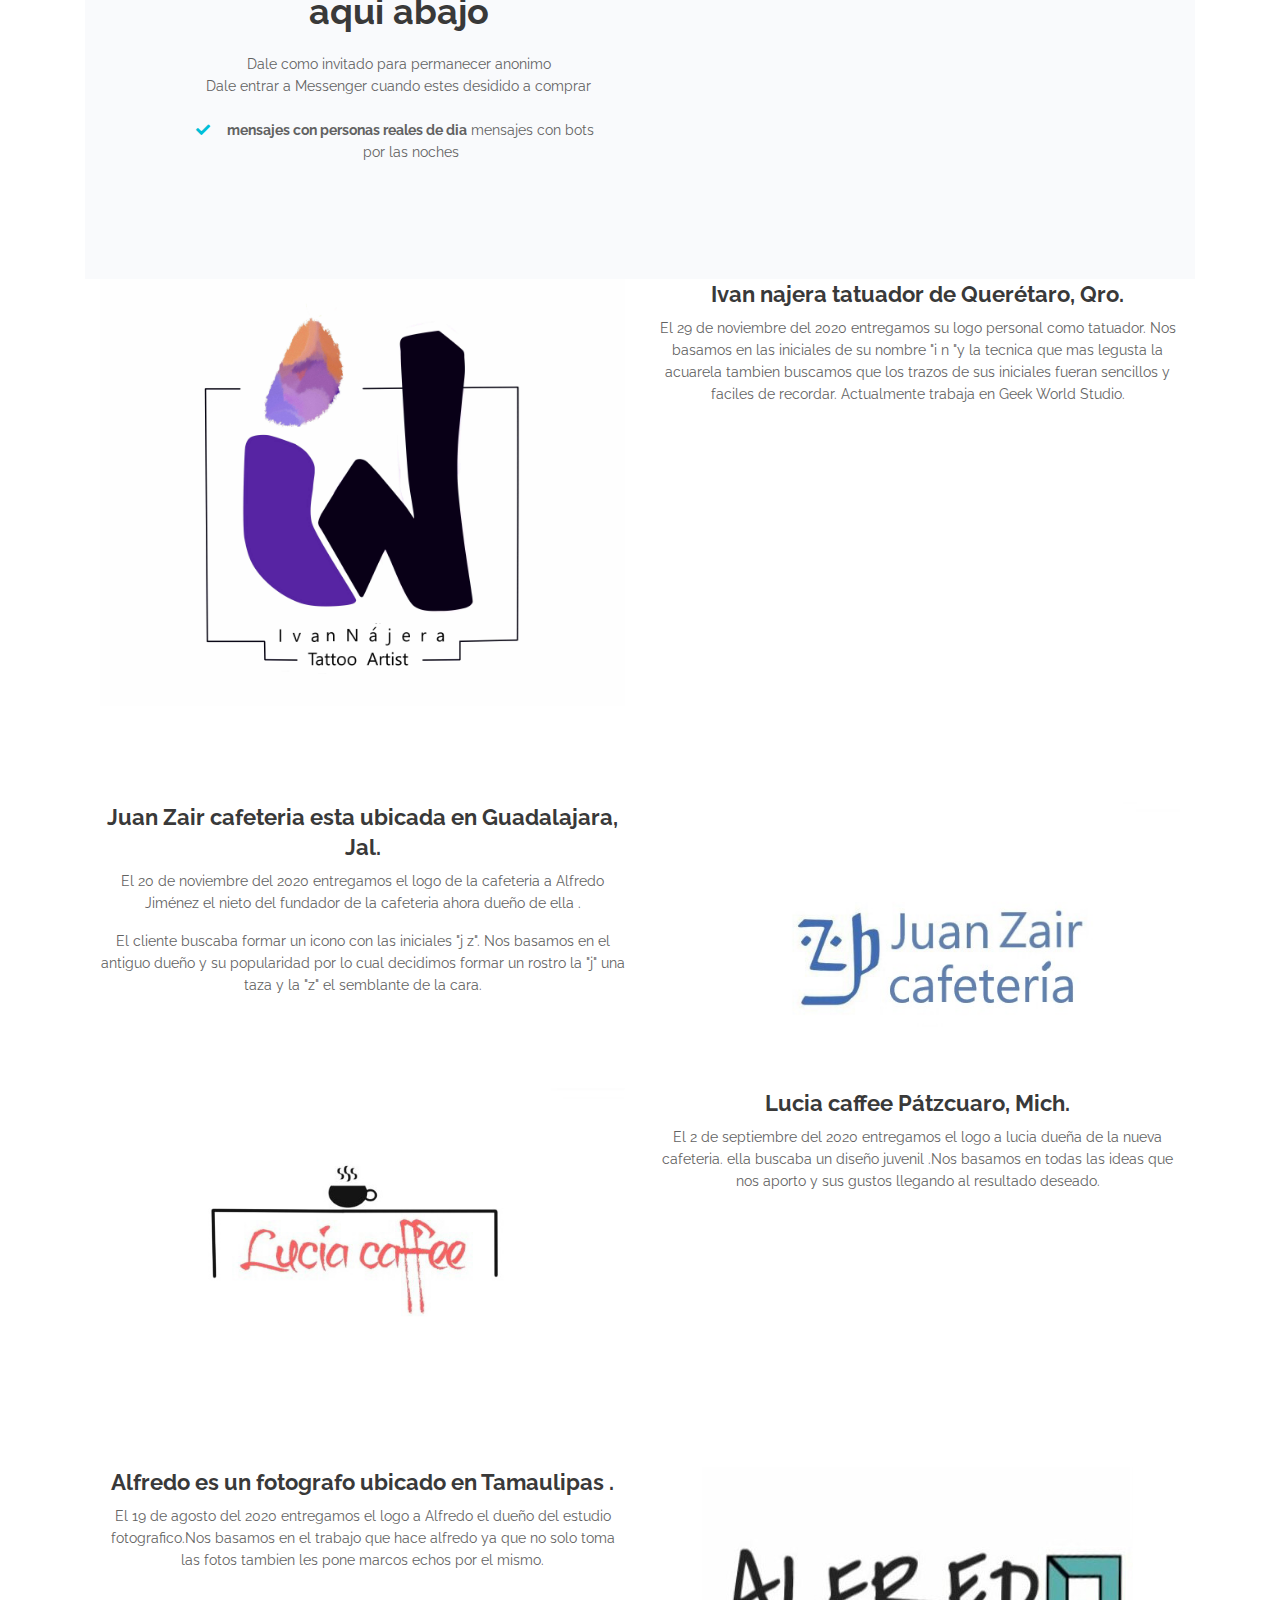
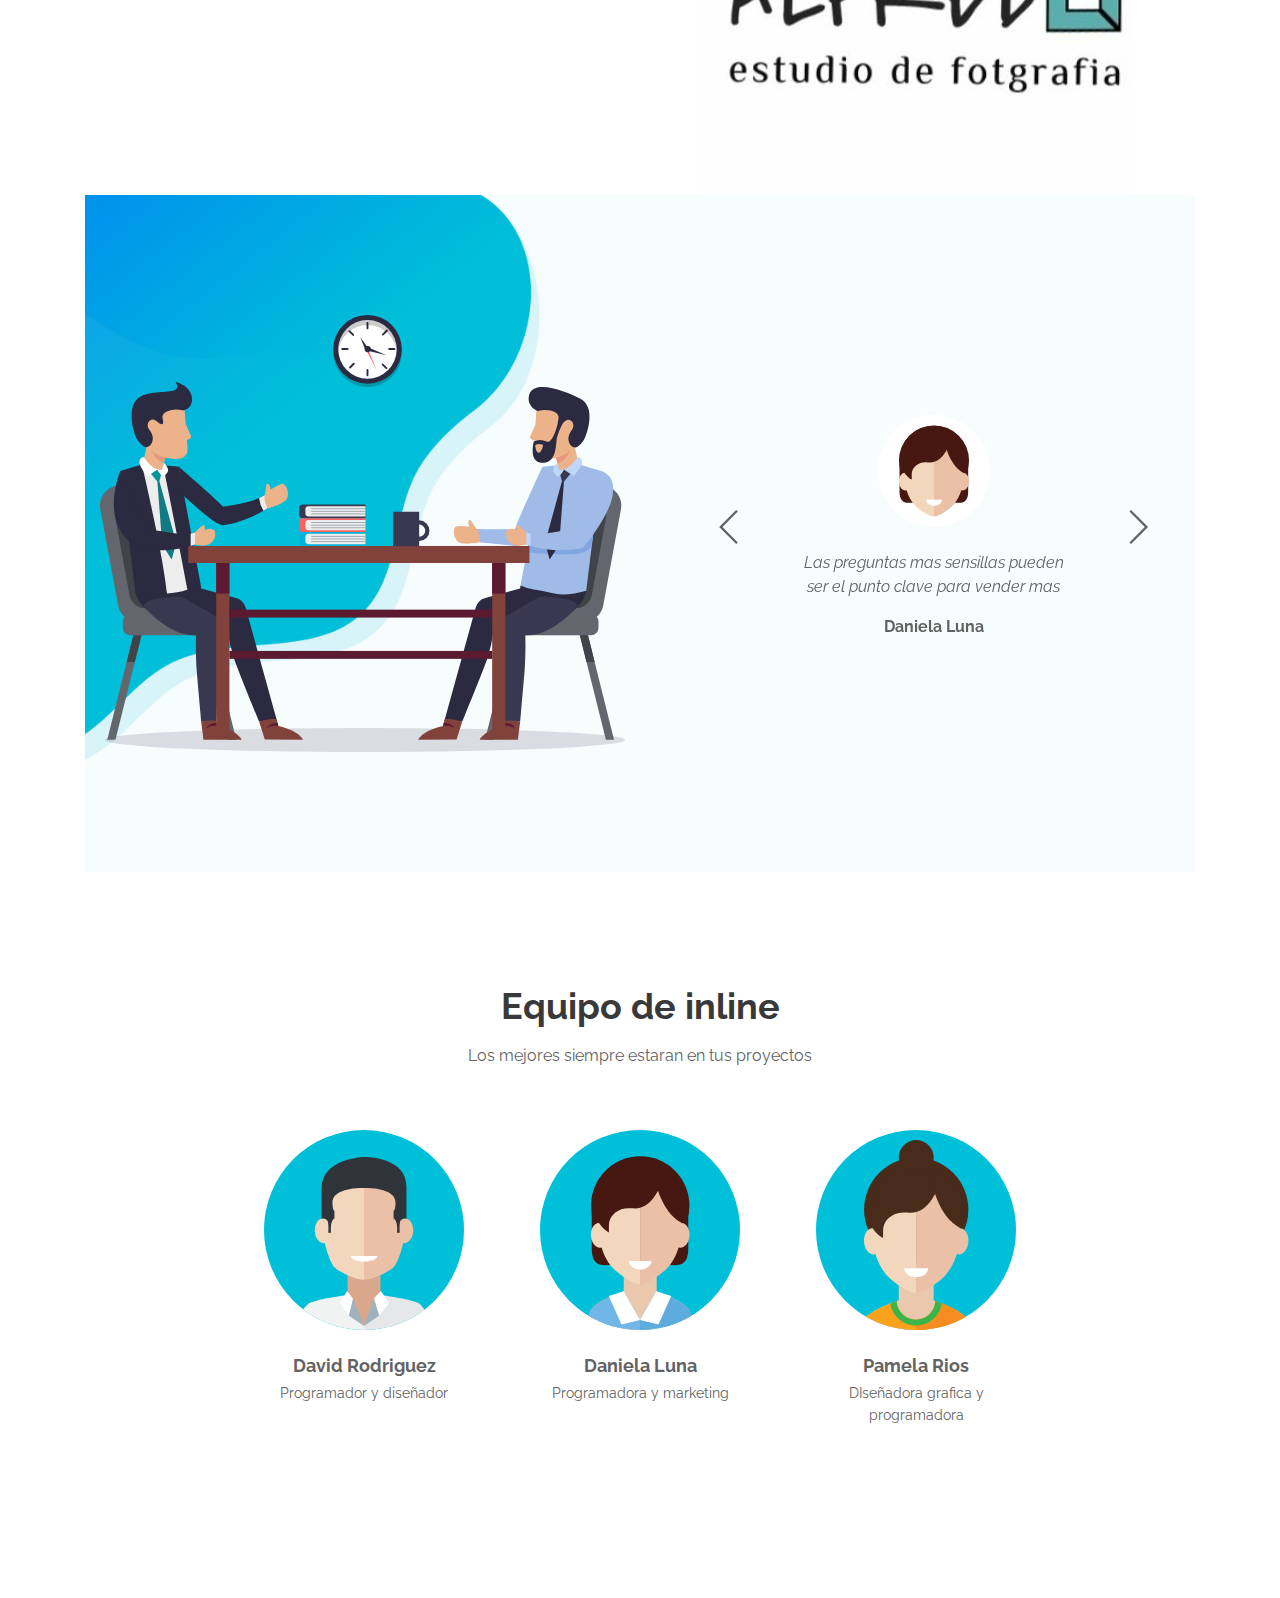
==== commit 8f72b10c: "Update index.html" ====
--- a/web/index.html
+++ b/web/index.html
@@ -144,8 +144,8 @@
                 <div class="row">
                     <div class="col-lg-6">
                         <div class="text-container">
-                            <h1><span class="turquoise">inline</span> paginas web,logos y call center para negocios en crecimiento</h1>
-                            <p class="p-large">Usamos personas reales para atender su negocio por el dia y bots por las noches!!!! la forma eficiente de crecer</p>
+                            <h1><span class="turquoise">inline</span> paginas web,logos y publicidad para negocios en crecimiento</h1>
+                            
                             <a class="btn-solid-lg page-scroll" href="#services">Servicios</a>
                         </div> <!-- end of text-container -->
                     </div> <!-- end of col -->
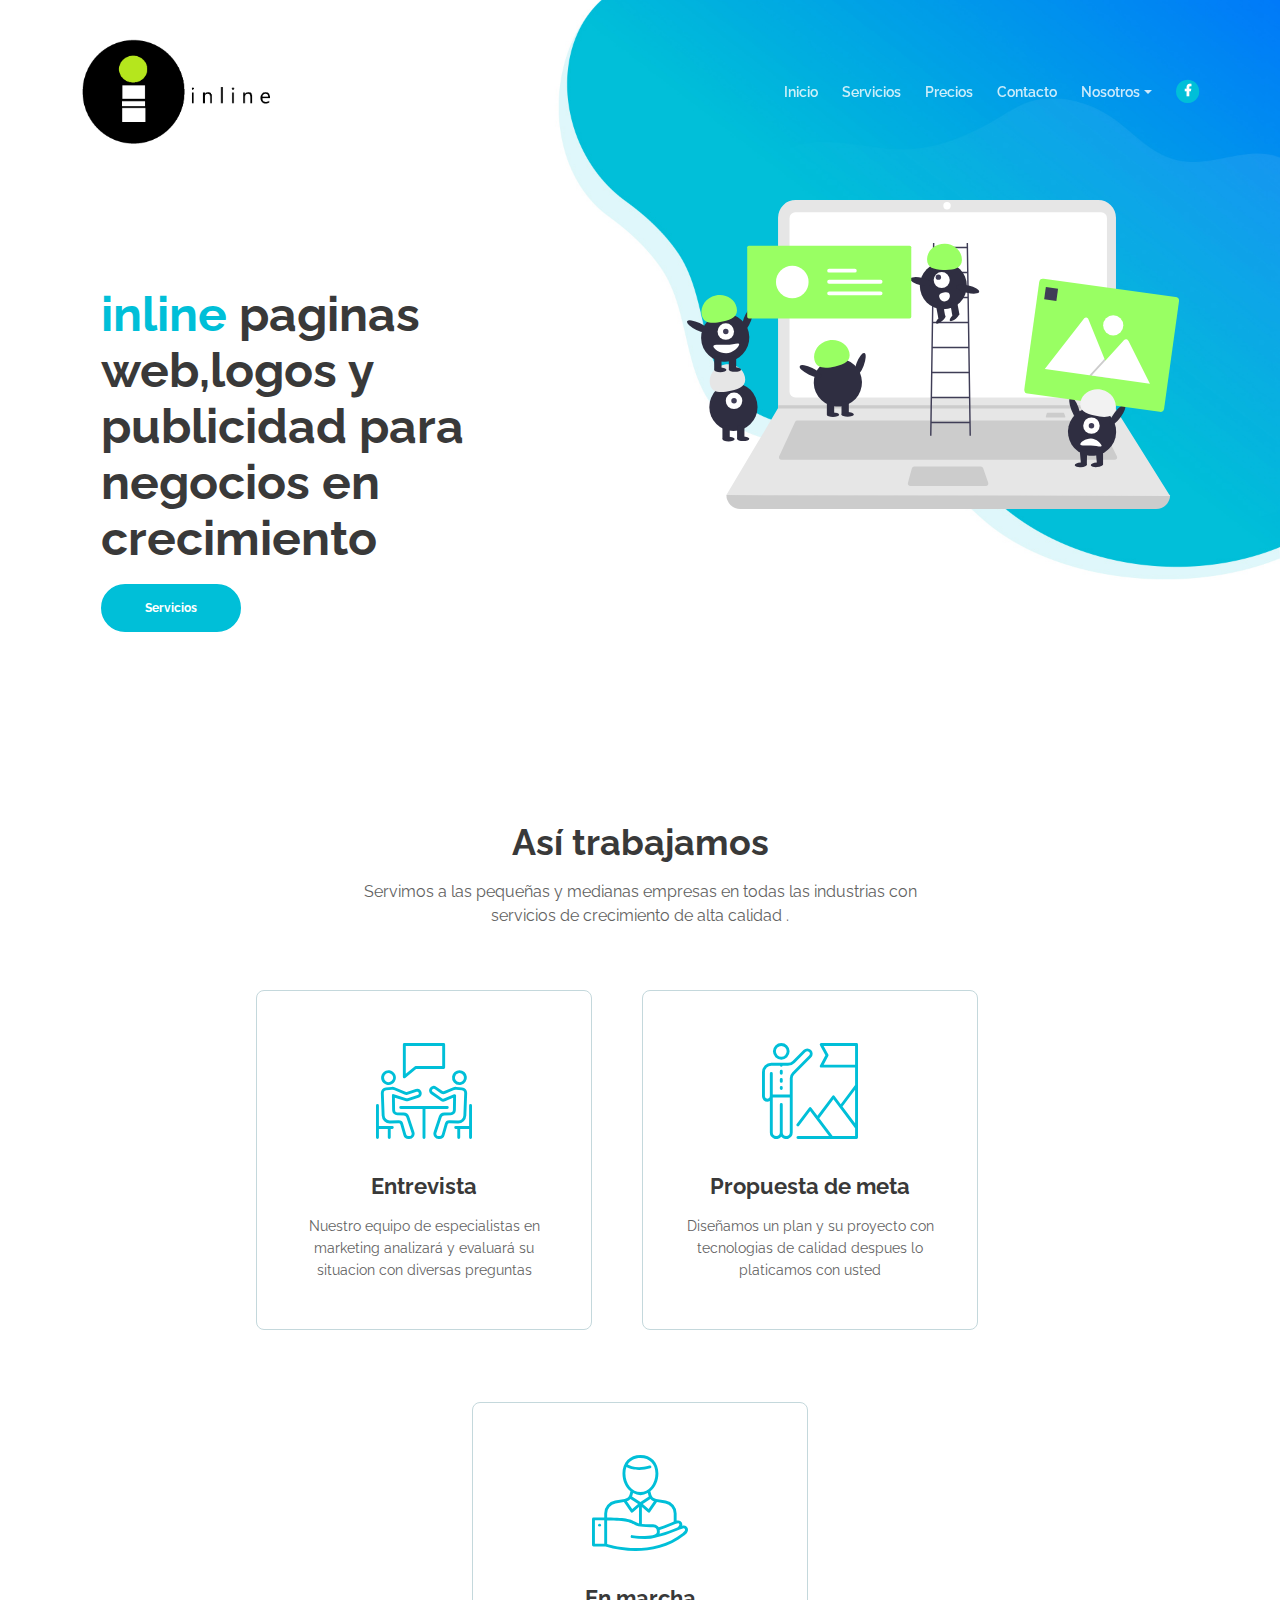
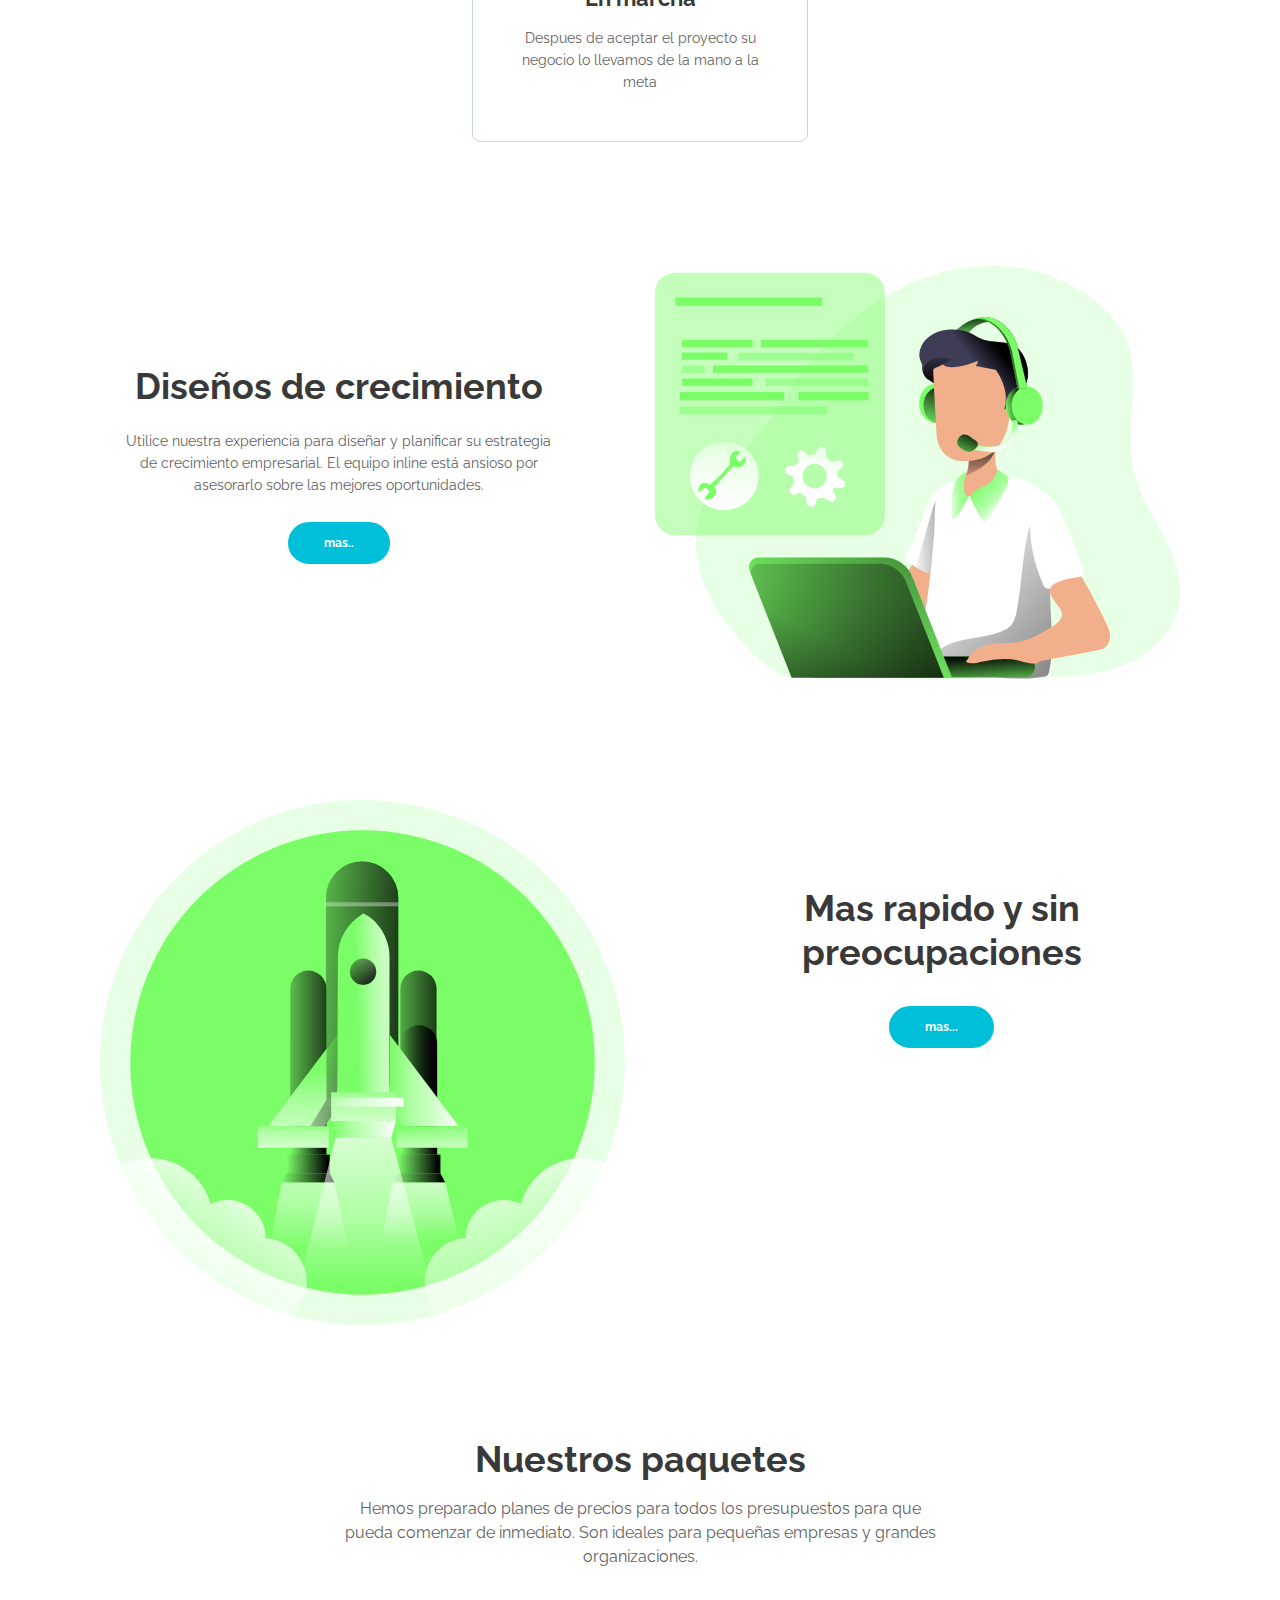
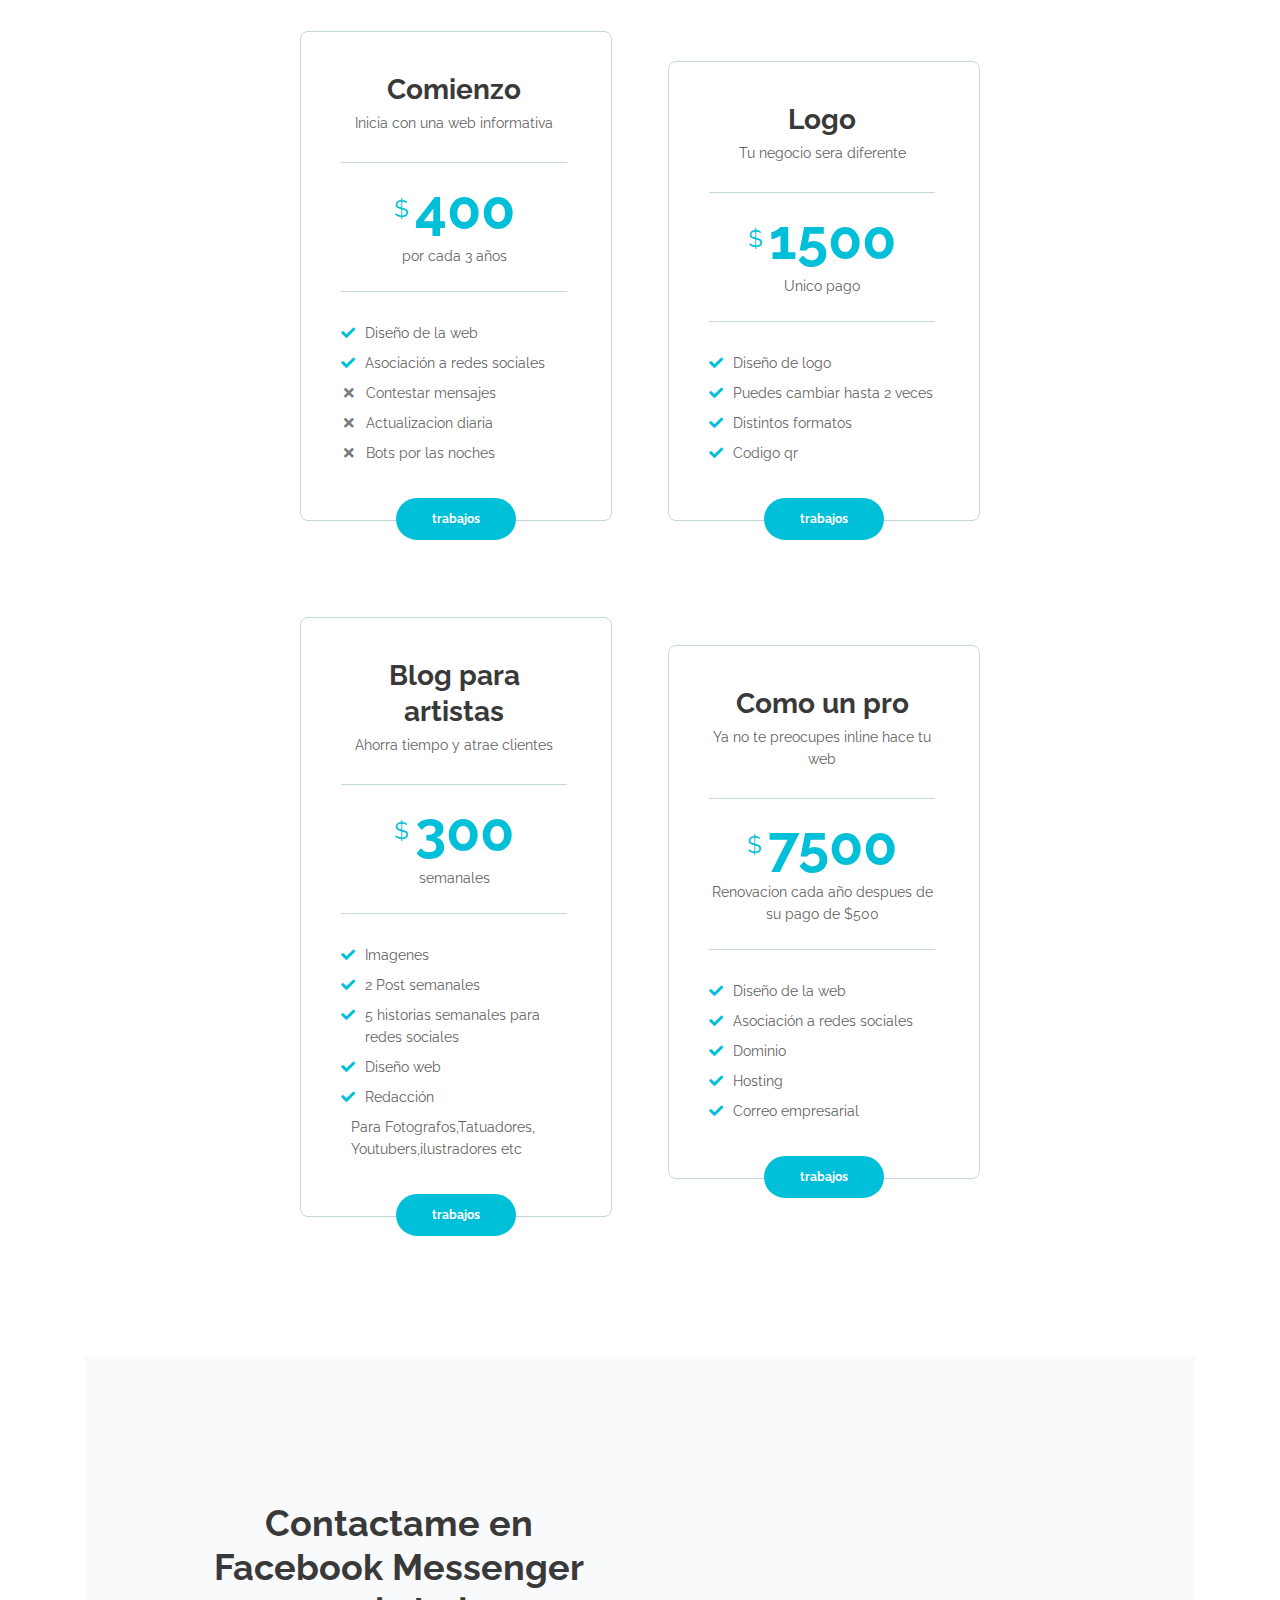
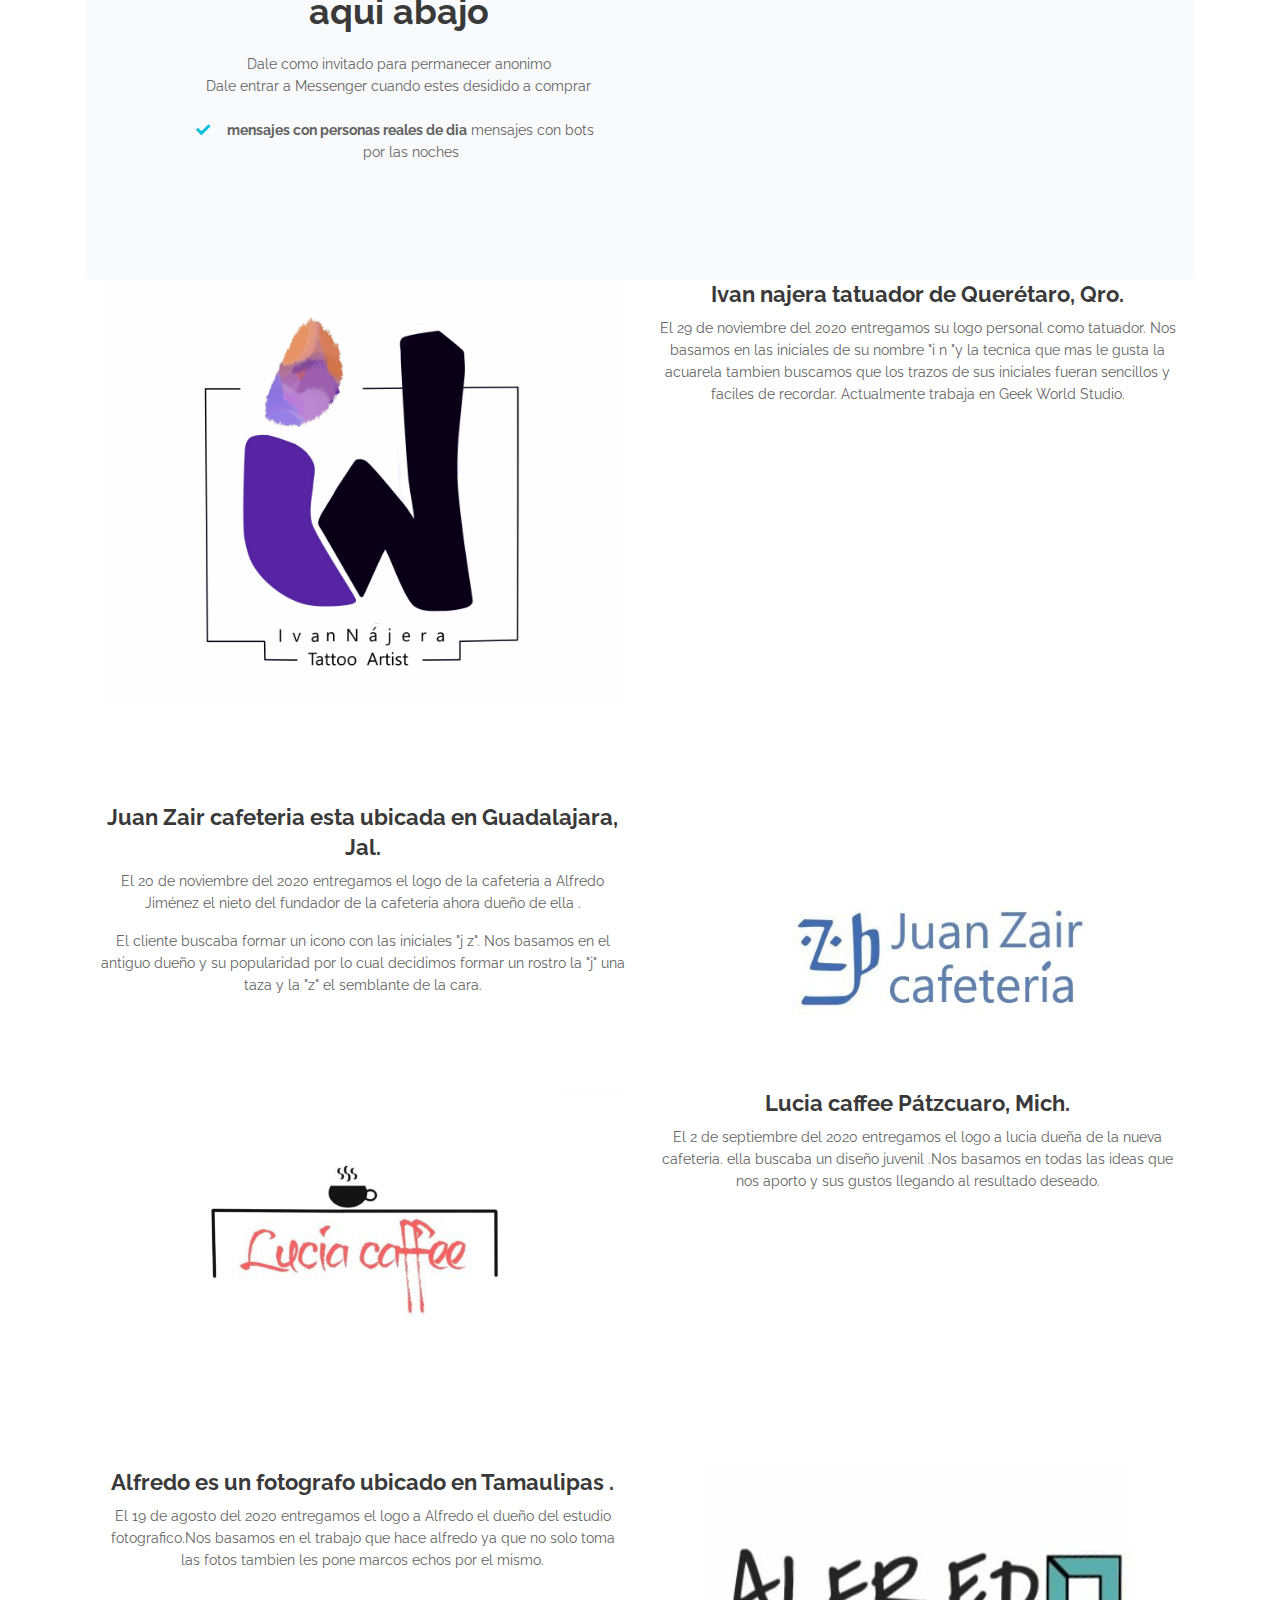
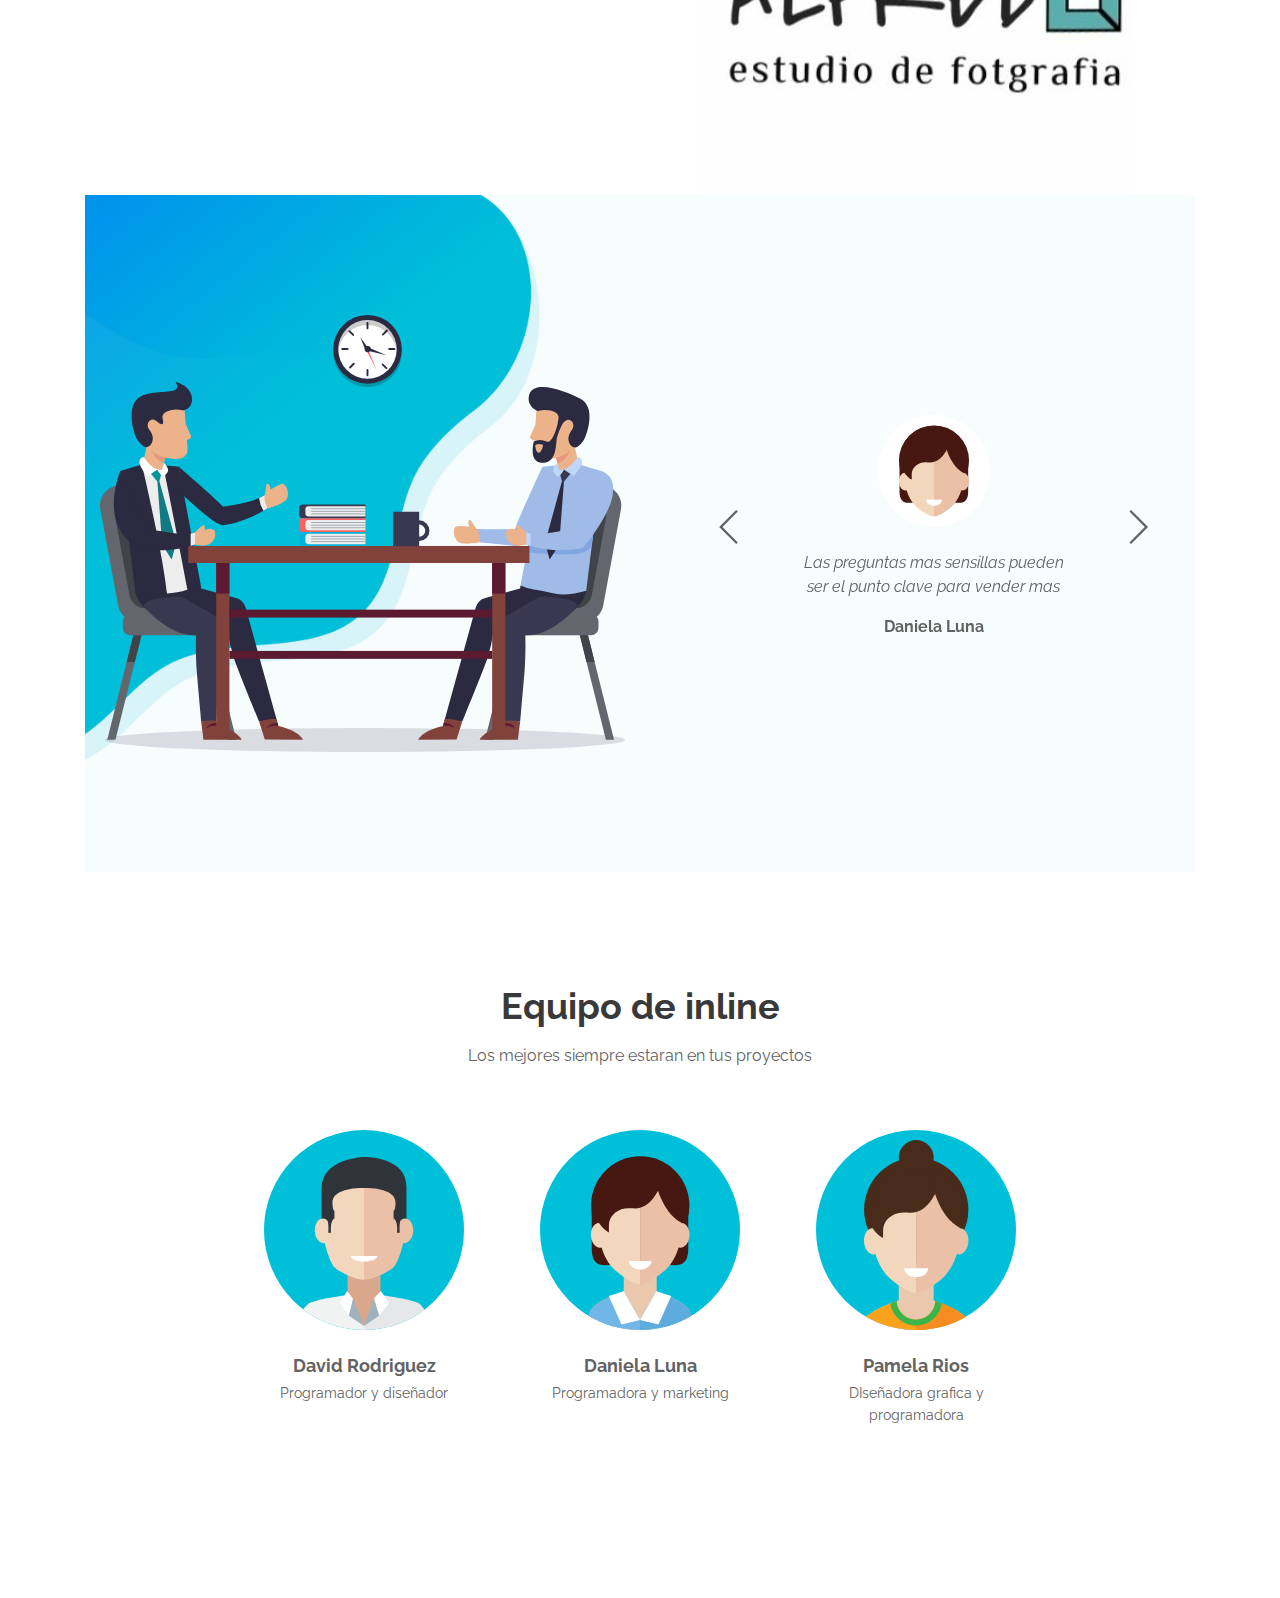
==== commit efe6390c: "Update index.html" ====
--- a/web/index.html
+++ b/web/index.html
@@ -613,7 +613,7 @@
             <div class="col-lg-6 wow fadeInUp pt-5 pt-lg-0">
               <h4>Ivan najera  tatuador de Querétaro, Qro.</h4>
               <p>
-                El 29 de noviembre del 2020 entregamos su logo personal como tatuador. Nos basamos  en las iniciales de su nombre "i n "y la tecnica que mas legusta la acuarela tambien 
+                El 29 de noviembre del 2020 entregamos su logo personal como tatuador. Nos basamos  en las iniciales de su nombre "i n "y la tecnica que mas le gusta la acuarela tambien 
                 buscamos que los trazos de sus iniciales fueran sencillos y faciles de recordar. Actualmente trabaja en Geek World Studio.
               </p>
               
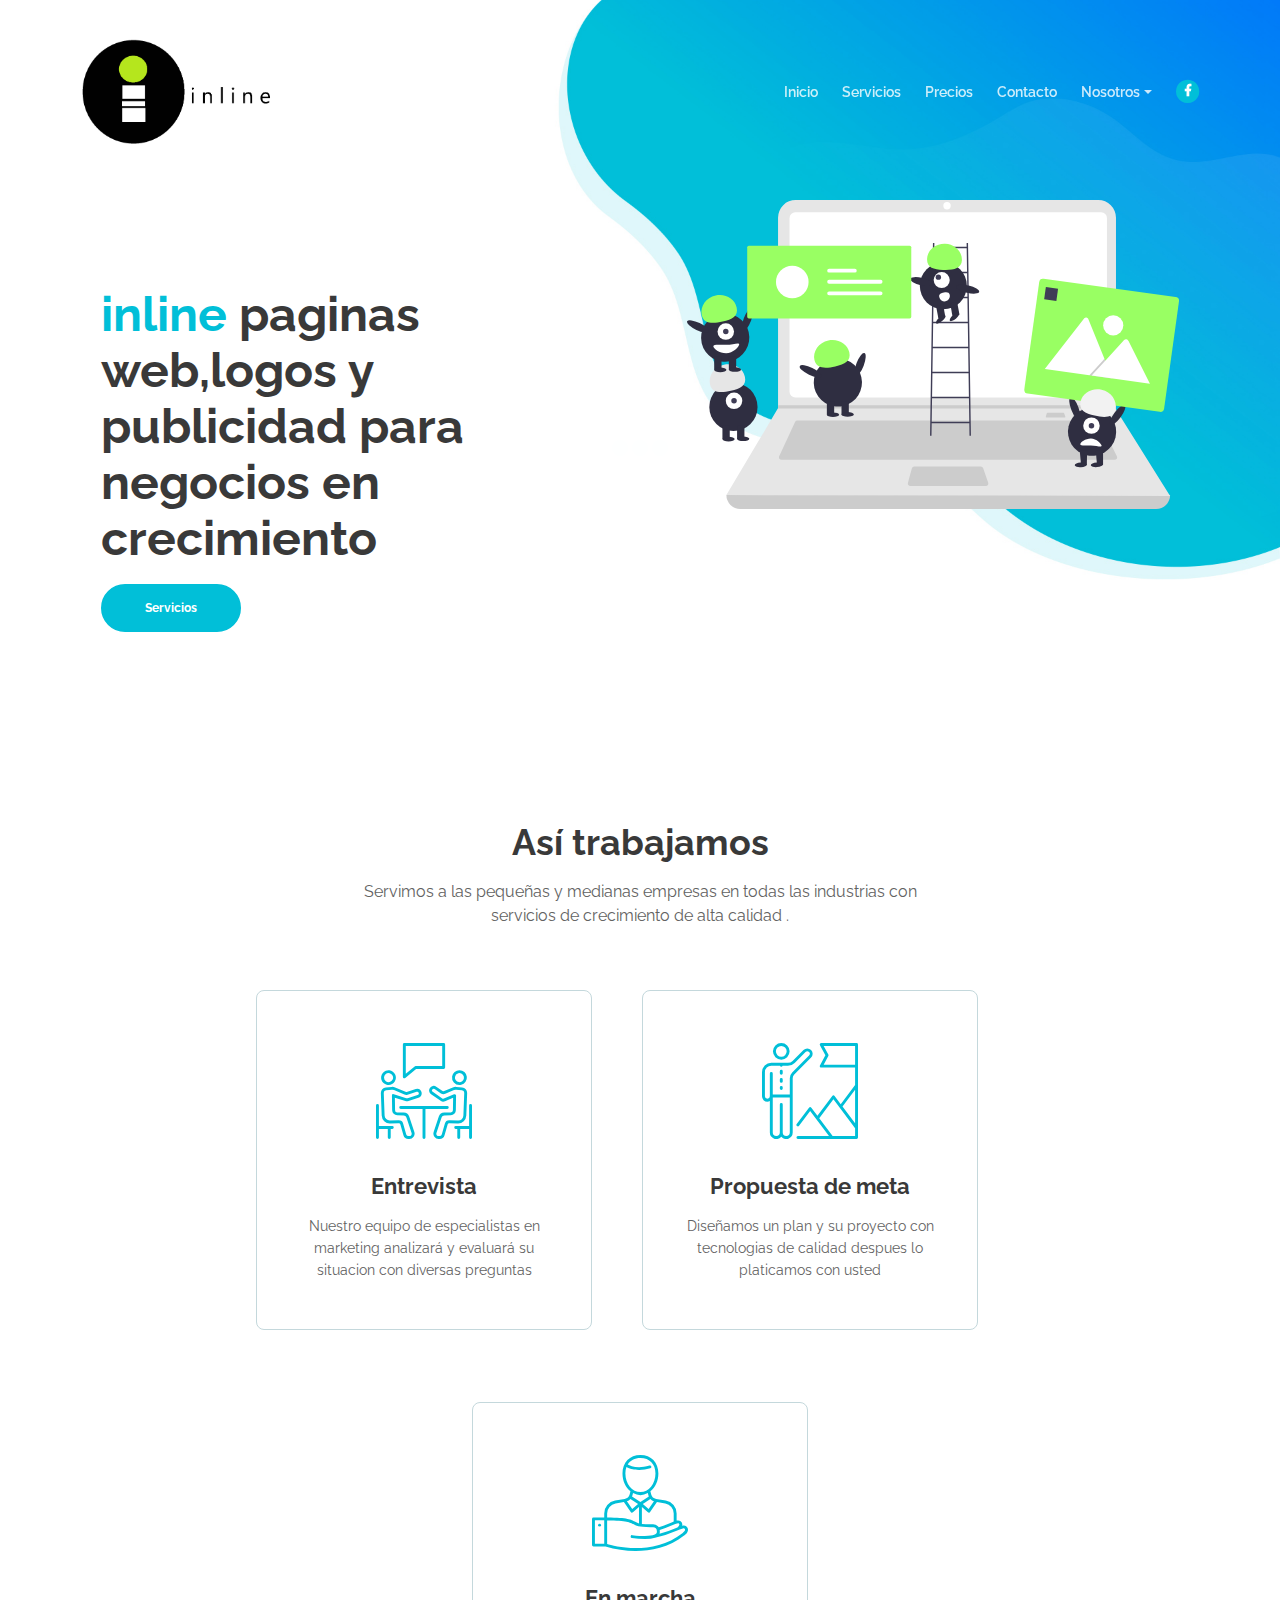
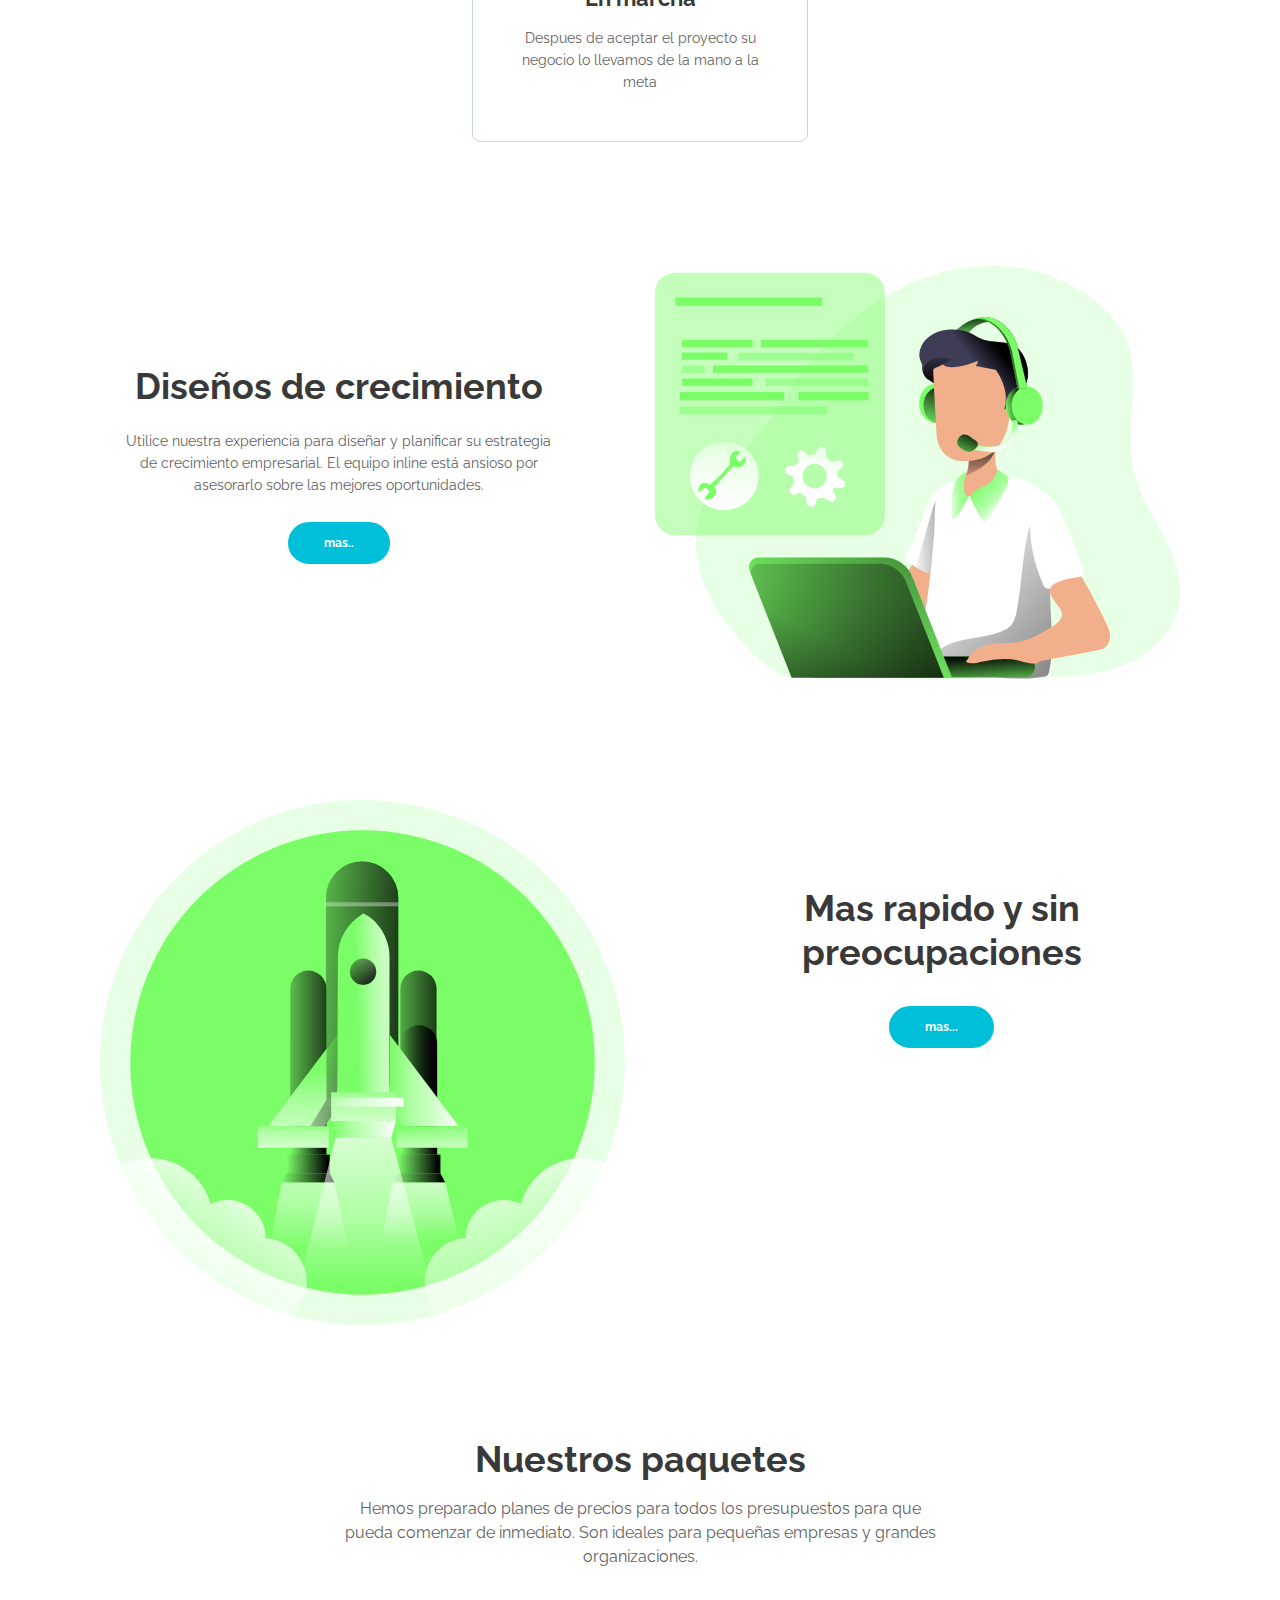
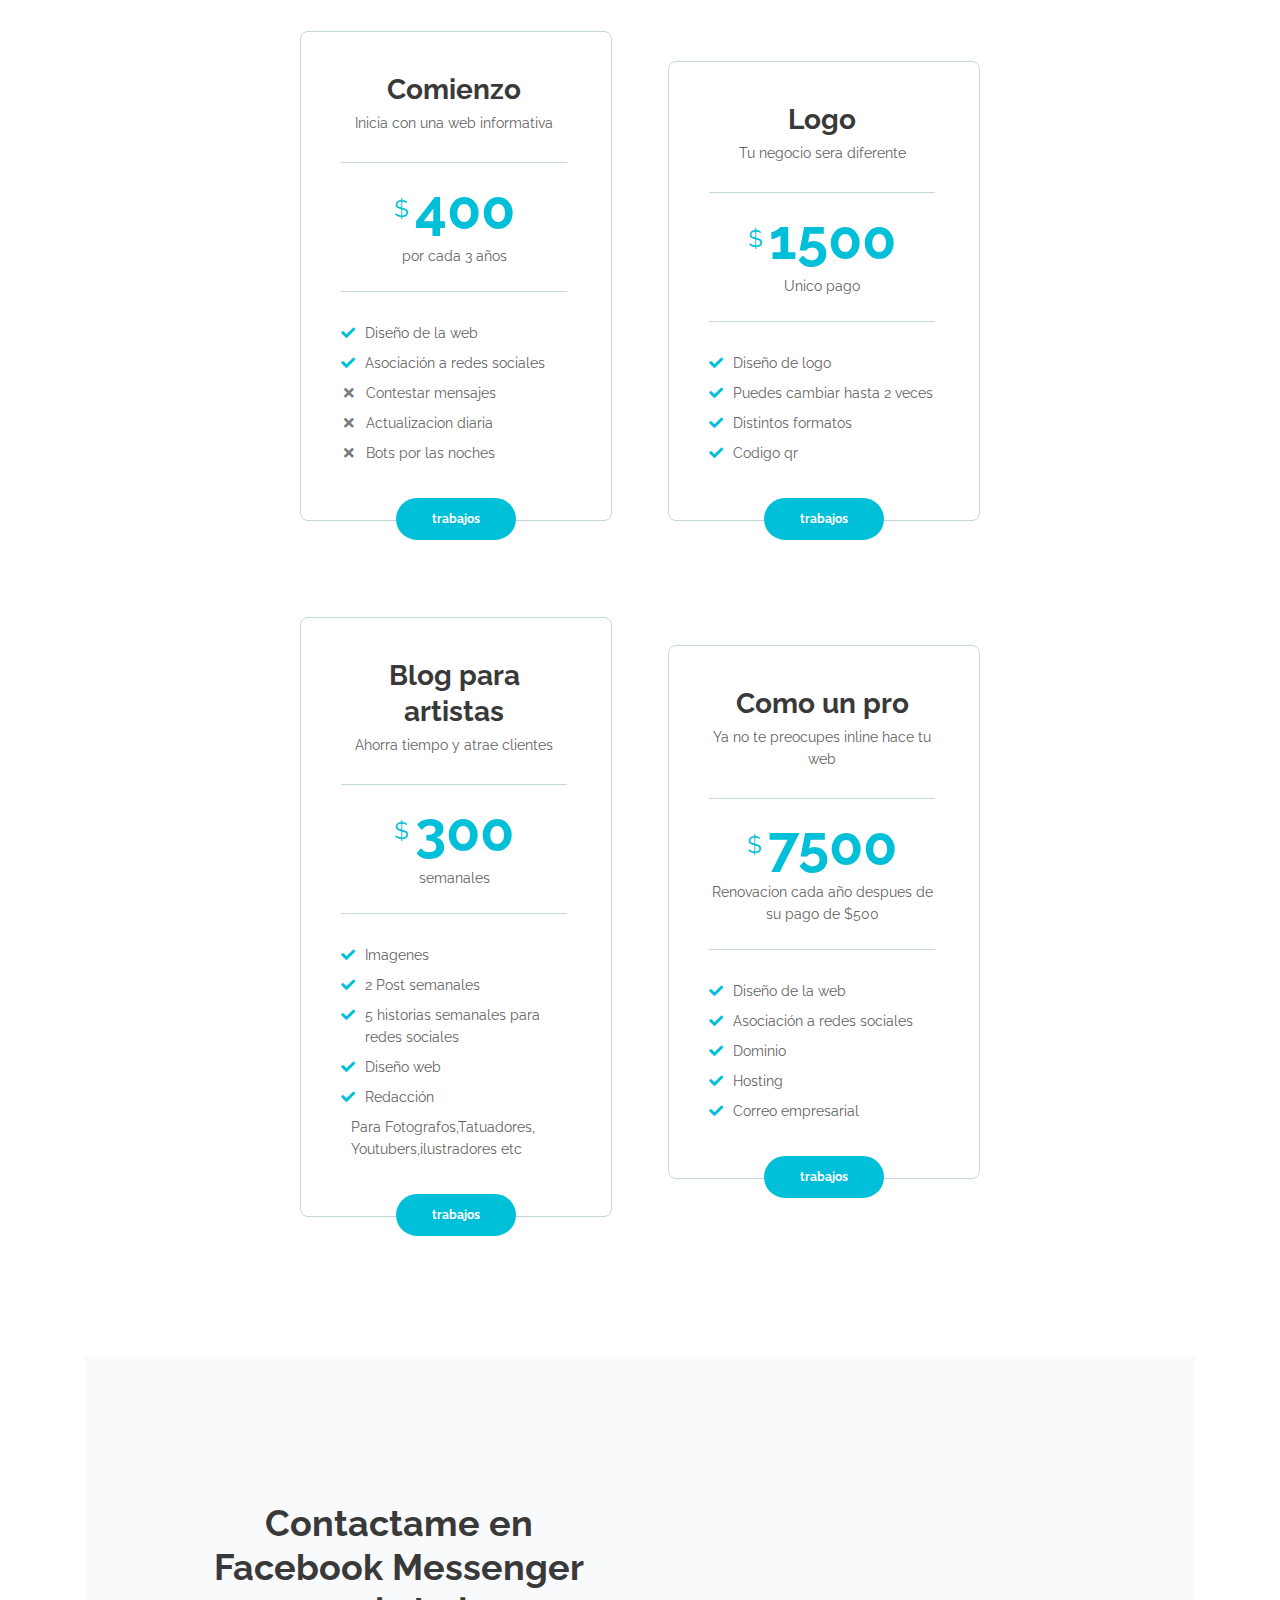
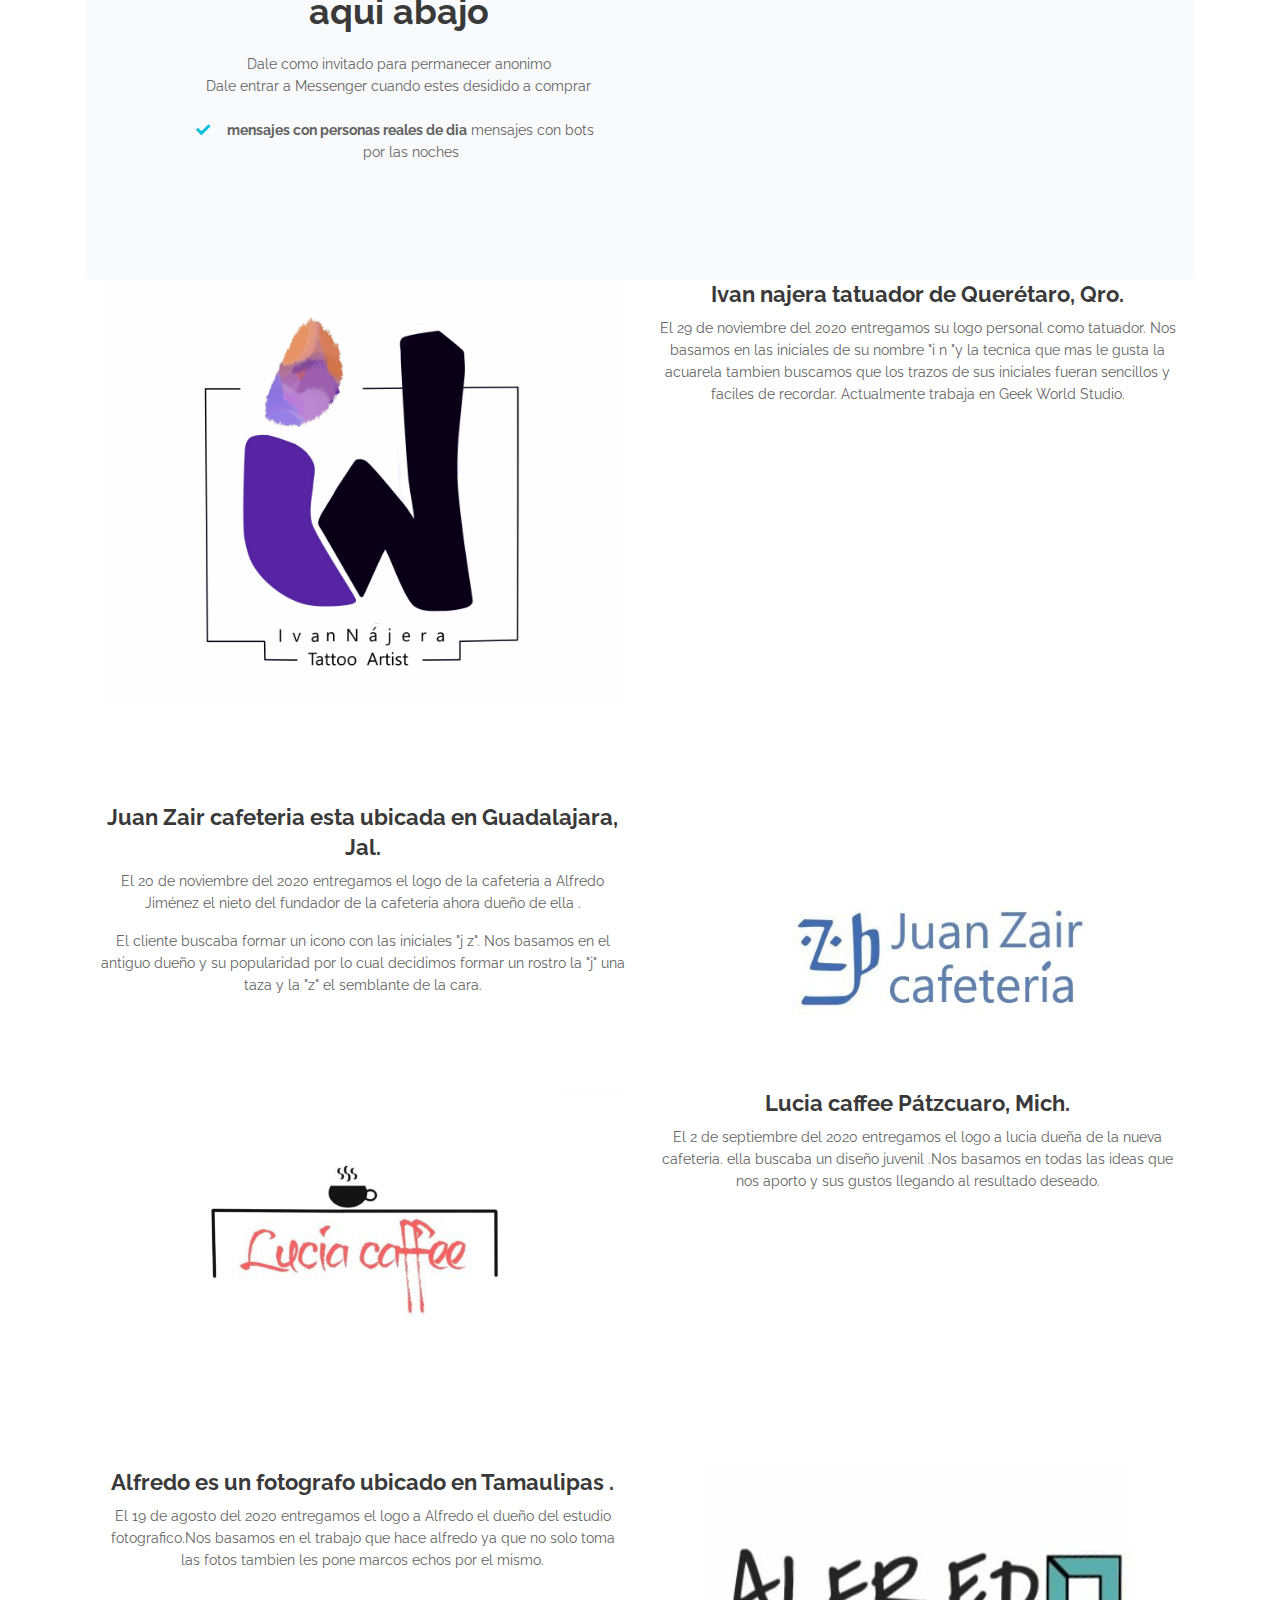
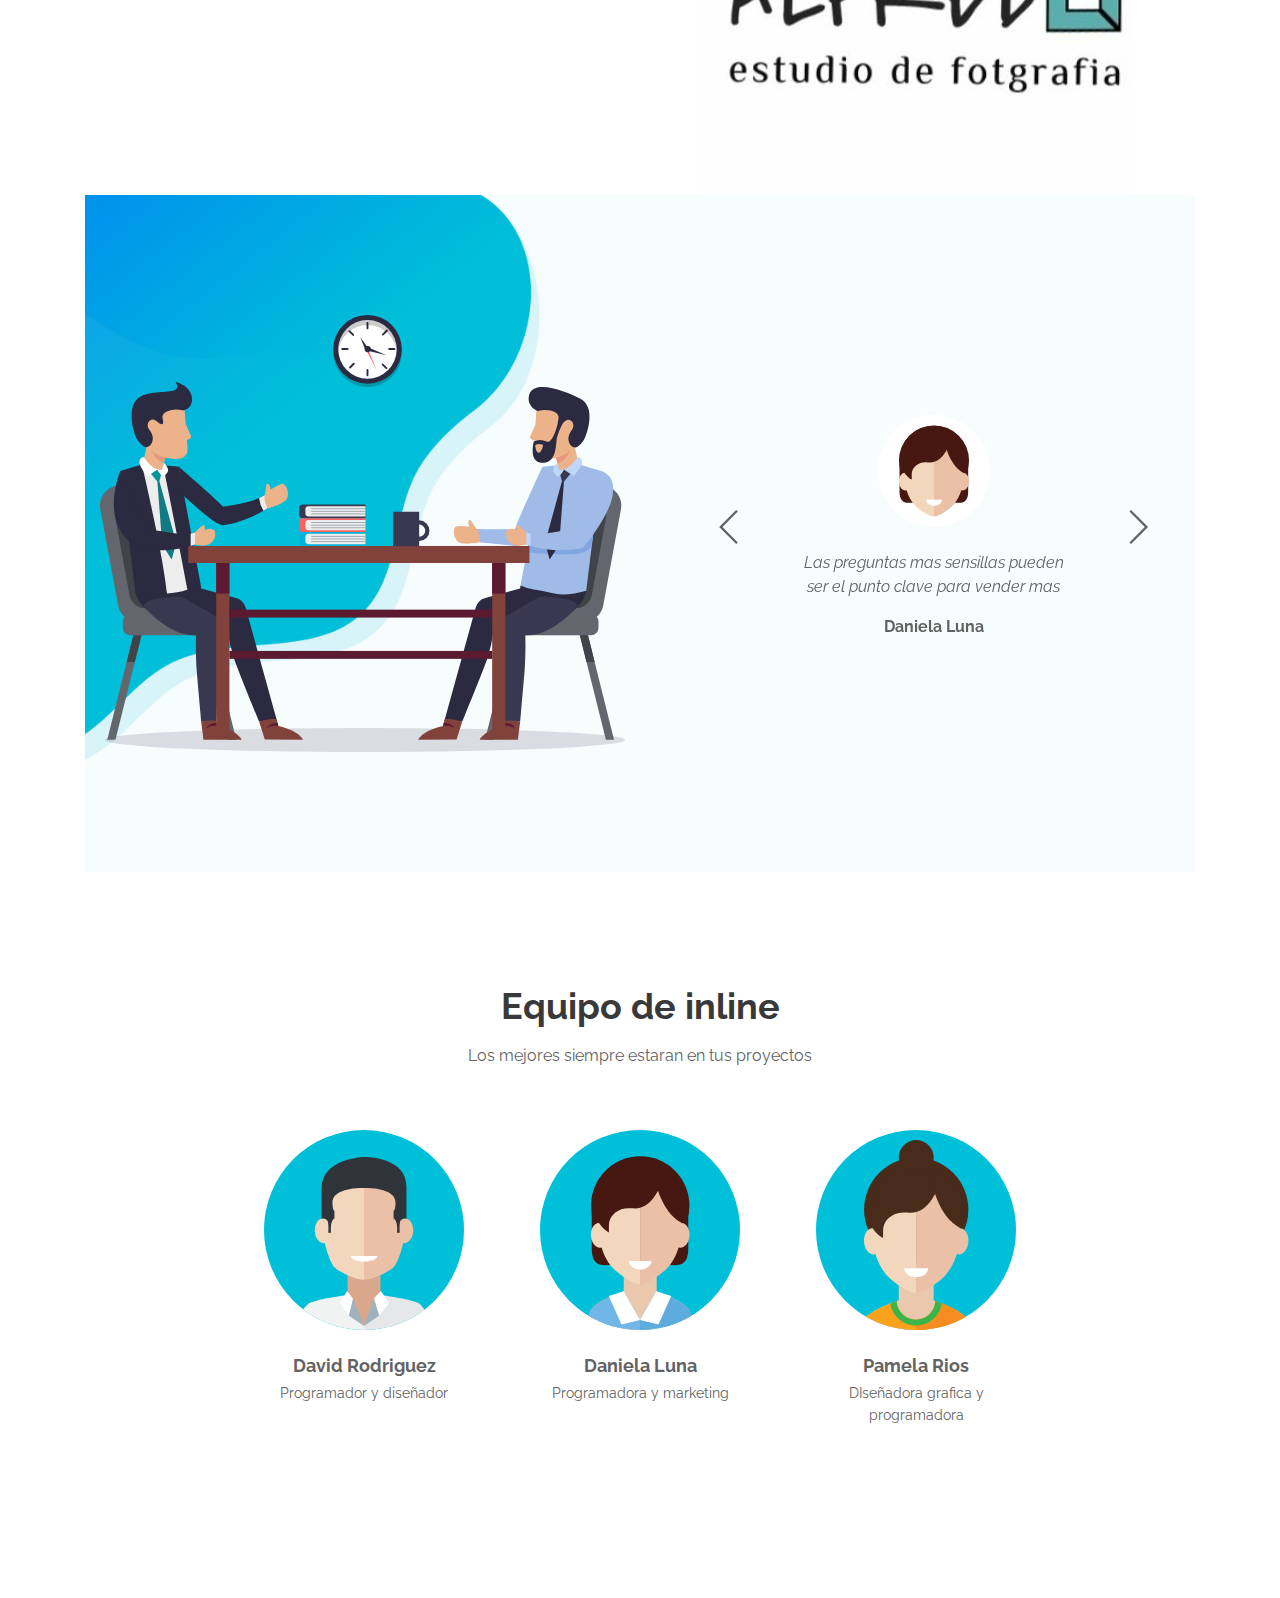
==== commit a3f72d2e: "Update index.html" ====
--- a/web/index.html
+++ b/web/index.html
@@ -59,28 +59,60 @@
     </div>
     <!-- end of preloader -->
     
-	<script>
-	  window.fbAsyncInit = function() {
-		FB.init({
-		  xfbml            : true,
-		  version          : 'v9.0'
-		});
-	  };
-
-	  (function(d, s, id) {
-	  var js, fjs = d.getElementsByTagName(s)[0];
-	  if (d.getElementById(id)) return;
-	  js = d.createElement(s); js.id = id;
-	  js.src = 'https://connect.facebook.net/es_ES/sdk/xfbml.customerchat.js';
-	  fjs.parentNode.insertBefore(js, fjs);
-	}(document, 'script', 'facebook-jssdk'));</script>
-
-	<!-- Your Chat Plugin code -->
-	<div class="fb-customerchat"
-	  attribution=setup_tool
-	  page_id="102918704974131"
-theme_color="#41e061">
-	</div>
+				
+				<!-- Facebook Pixel Code -->
+<script>
+  !function(f,b,e,v,n,t,s)
+  {if(f.fbq)return;n=f.fbq=function(){n.callMethod?
+  n.callMethod.apply(n,arguments):n.queue.push(arguments)};
+  if(!f._fbq)f._fbq=n;n.push=n;n.loaded=!0;n.version='2.0';
+  n.queue=[];t=b.createElement(e);t.async=!0;
+  t.src=v;s=b.getElementsByTagName(e)[0];
+  s.parentNode.insertBefore(t,s)}(window, document,'script',
+  'https://connect.facebook.net/en_US/fbevents.js');
+  fbq('init', '332938431677663');
+  fbq('track', 'PageView');
+</script>
+<noscript><img height="1" width="1" style="display:none"
+  src="https://www.facebook.com/tr?id=332938431677663&ev=PageView&noscript=1"
+/></noscript>
+<!-- End Facebook Pixel Code -->
+	    
+		     
+		     
+		     
+		     
+		     <!-- Messenger plugin del chat Code -->
+    <div id="fb-root"></div>
+
+    <!-- Your plugin del chat code -->
+    <div id="fb-customer-chat" class="fb-customerchat">
+    </div>
+
+    <script>
+      var chatbox = document.getElementById('fb-customer-chat');
+      chatbox.setAttribute("page_id", "102918704974131");
+      chatbox.setAttribute("attribution", "biz_inbox");
+      window.fbAsyncInit = function() {
+        FB.init({
+          xfbml            : true,
+          version          : 'v11.0'
+        });
+      };
+
+      (function(d, s, id) {
+        var js, fjs = d.getElementsByTagName(s)[0];
+        if (d.getElementById(id)) return;
+        js = d.createElement(s); js.id = id;
+        js.src = 'https://connect.facebook.net/es_LA/sdk/xfbml.customerchat.js';
+        fjs.parentNode.insertBefore(js, fjs);
+      }(document, 'script', 'facebook-jssdk'));
+    </script>
+		     
+		     
+		     
+		     
+		     
 
     <!-- Navigation -->
     <nav class="navbar navbar-expand-lg navbar-dark navbar-custom fixed-top">
